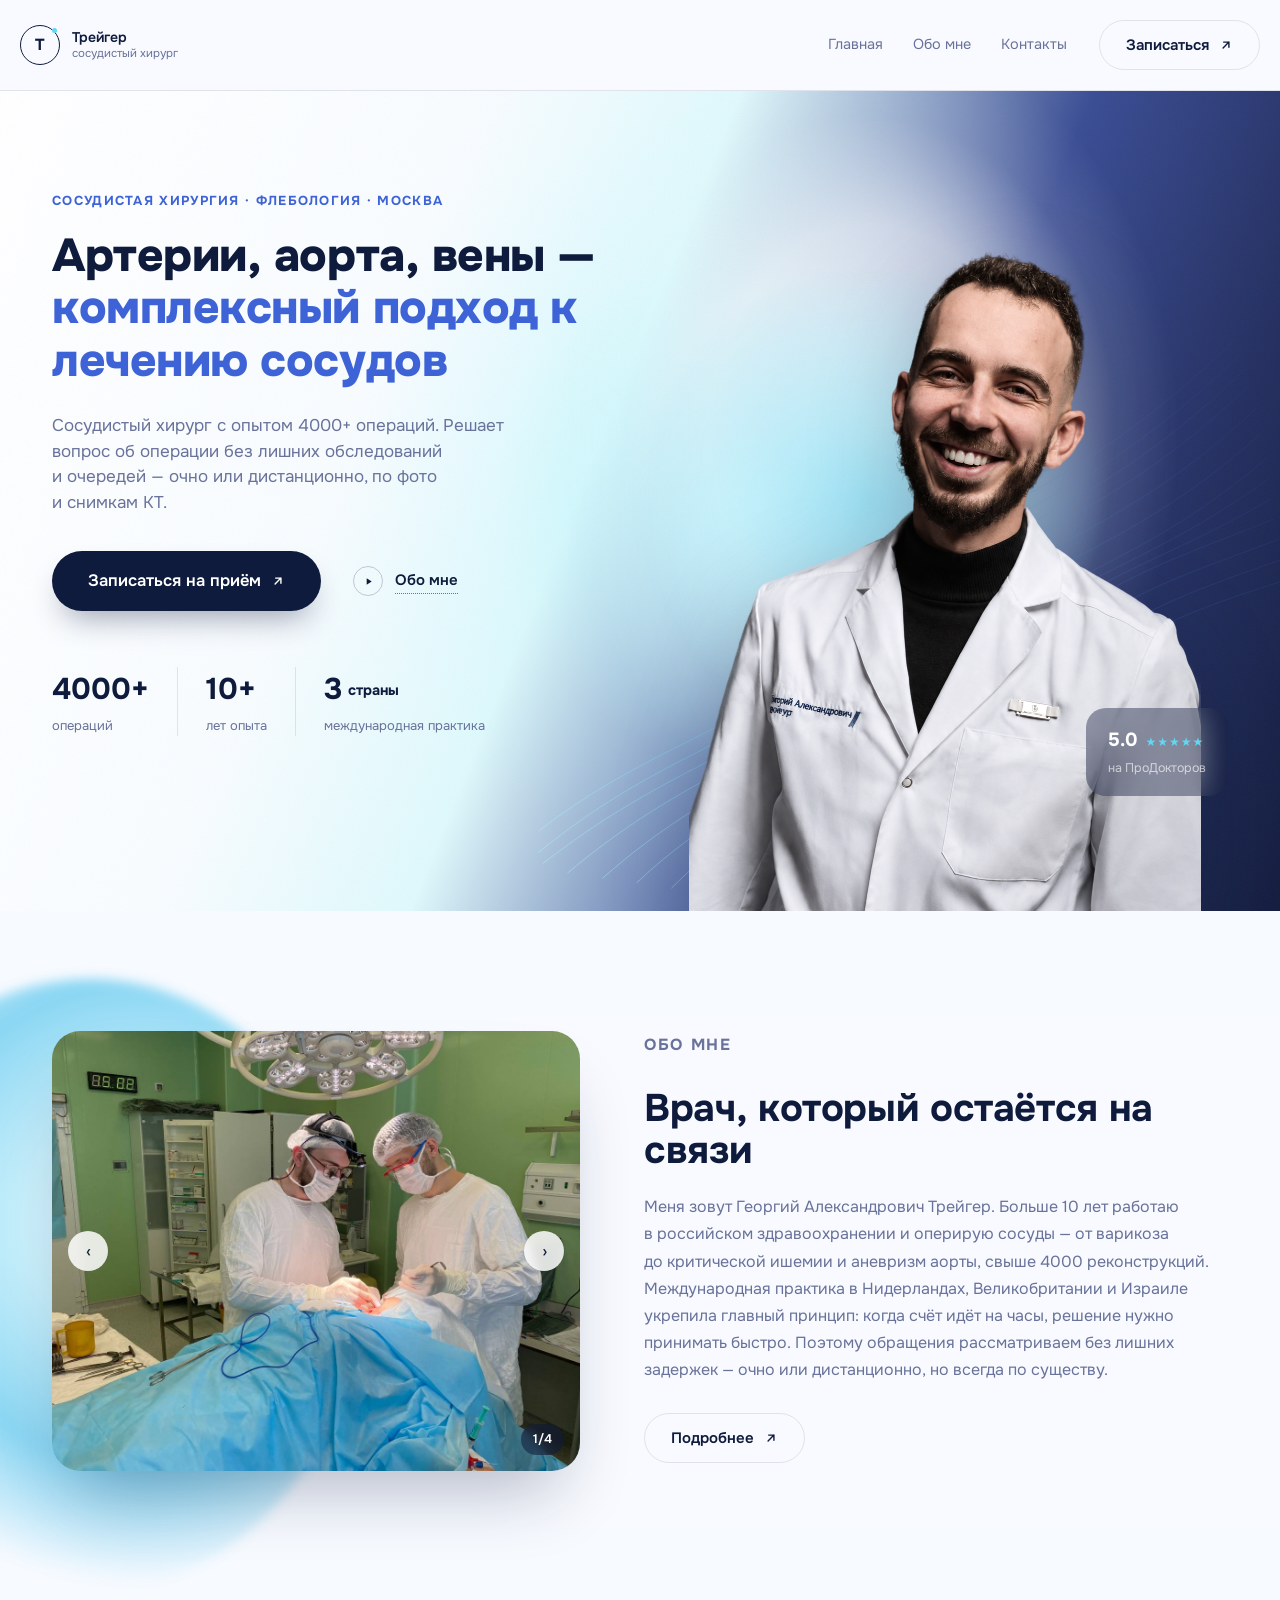
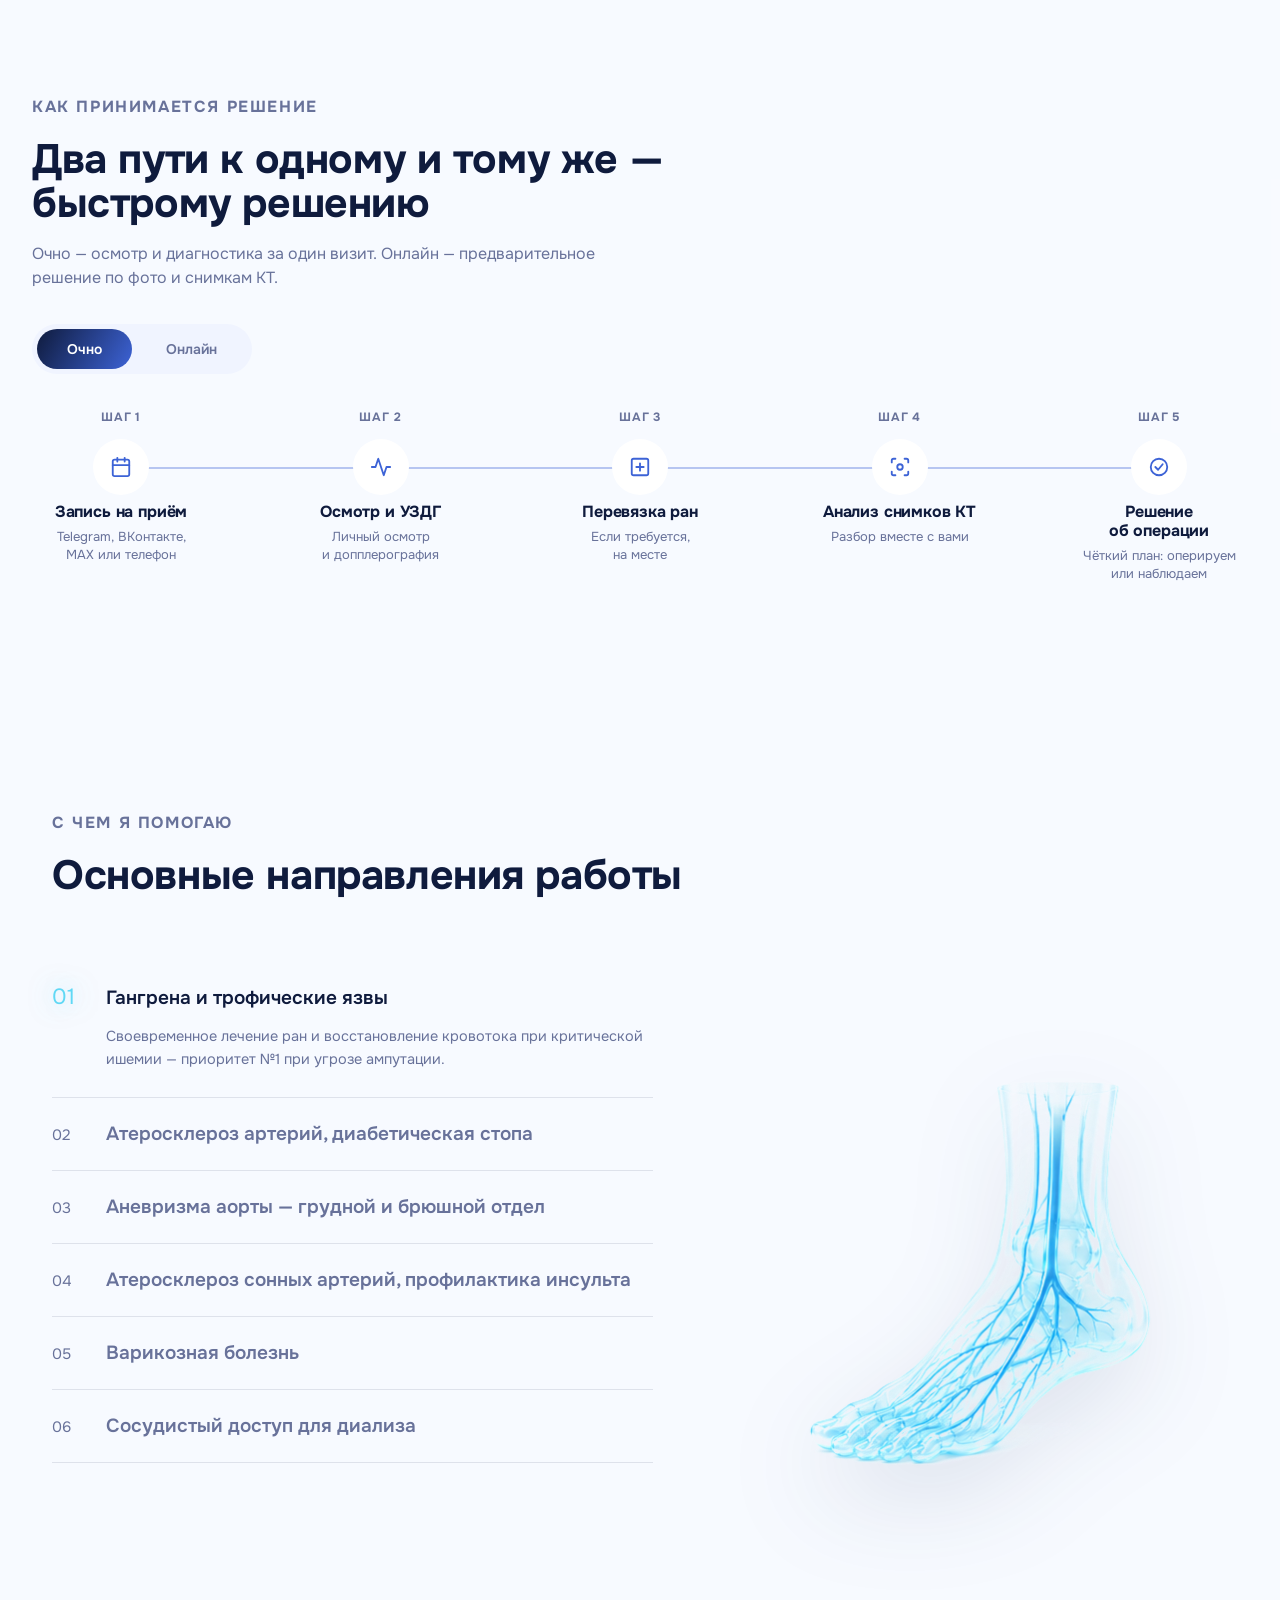
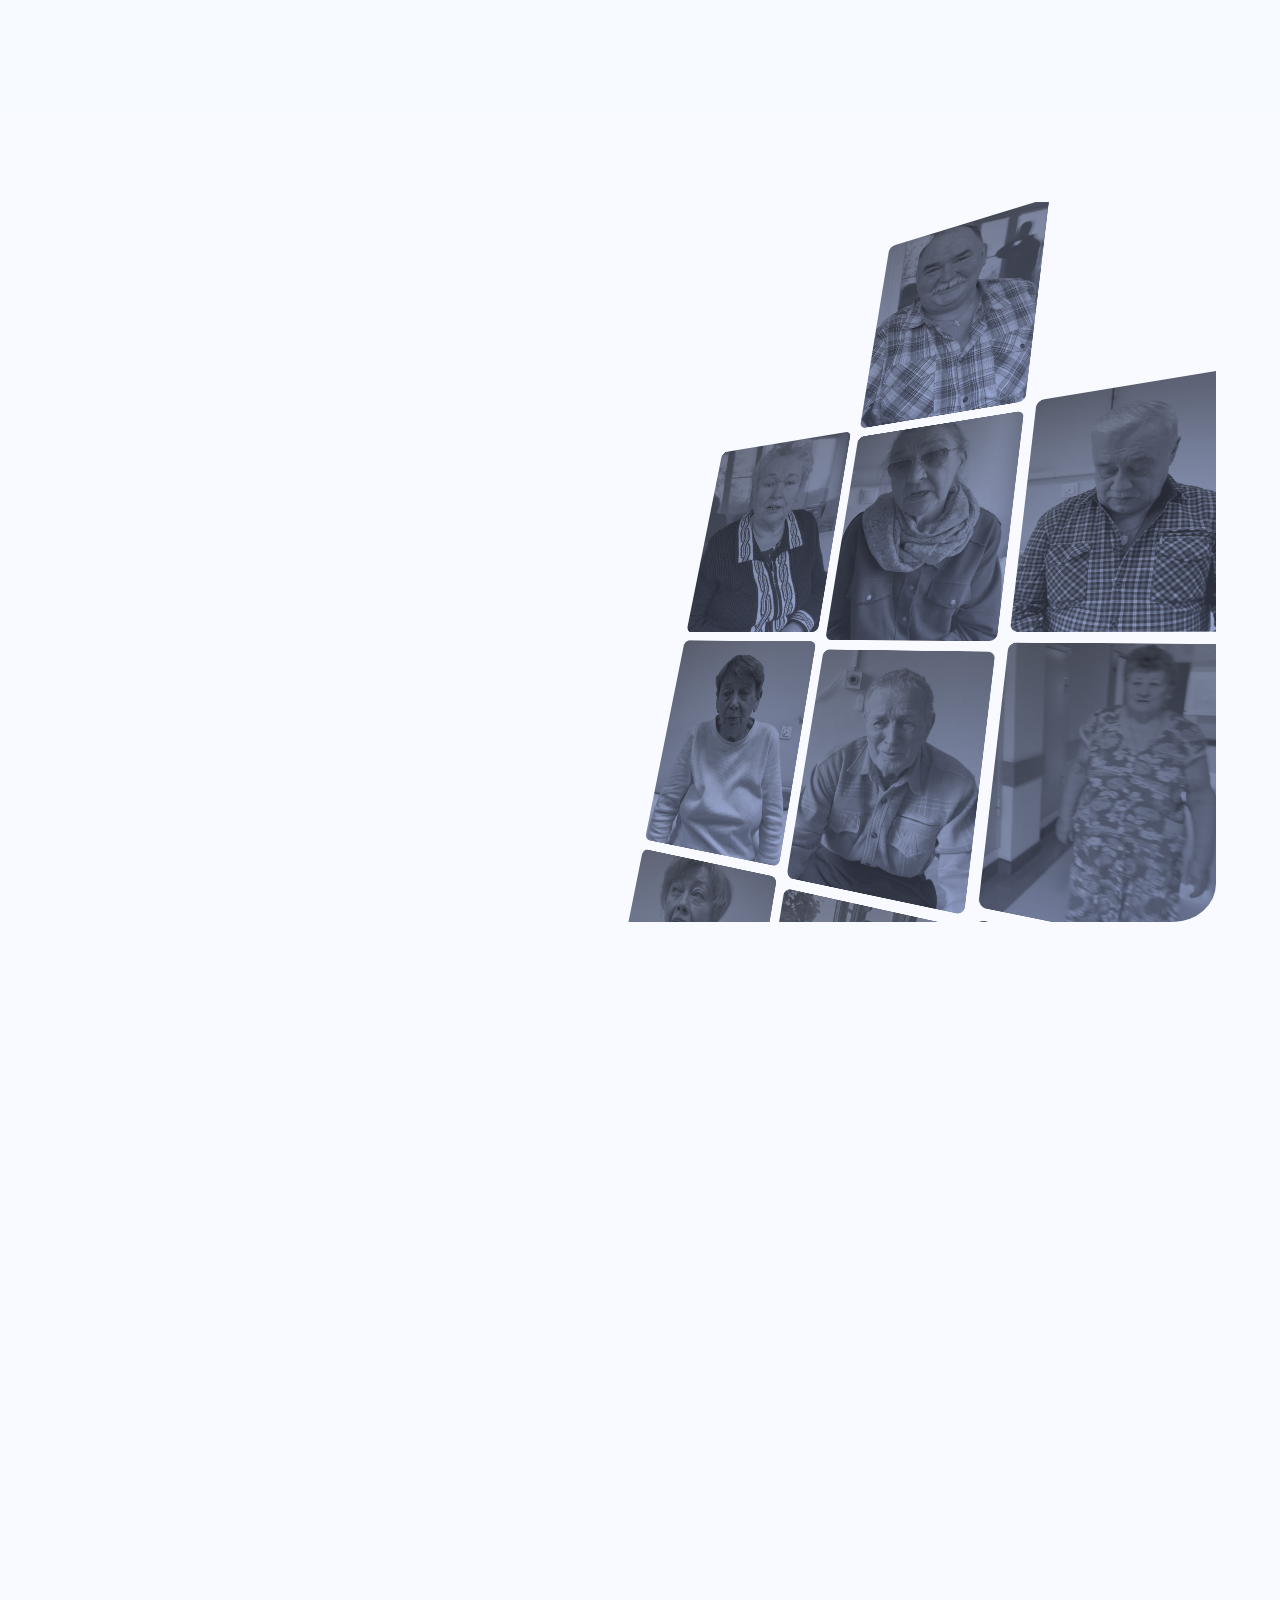
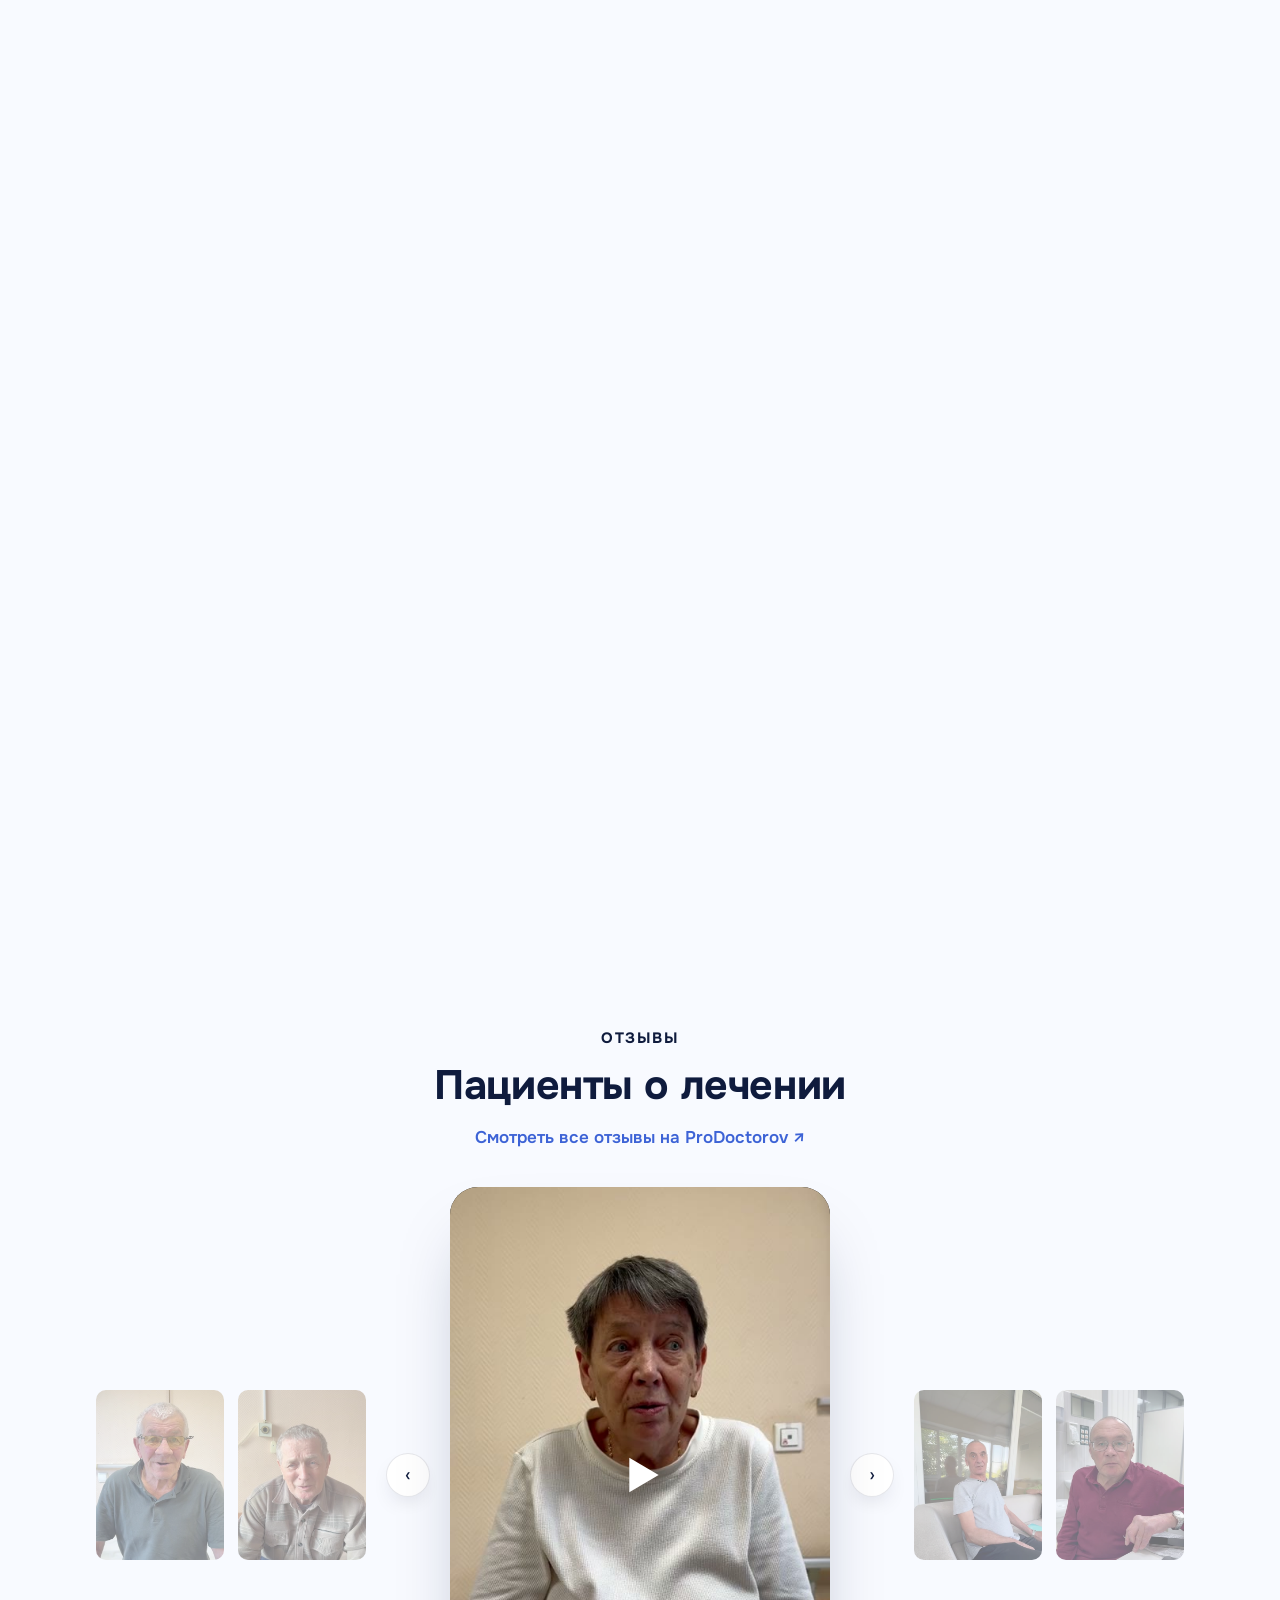
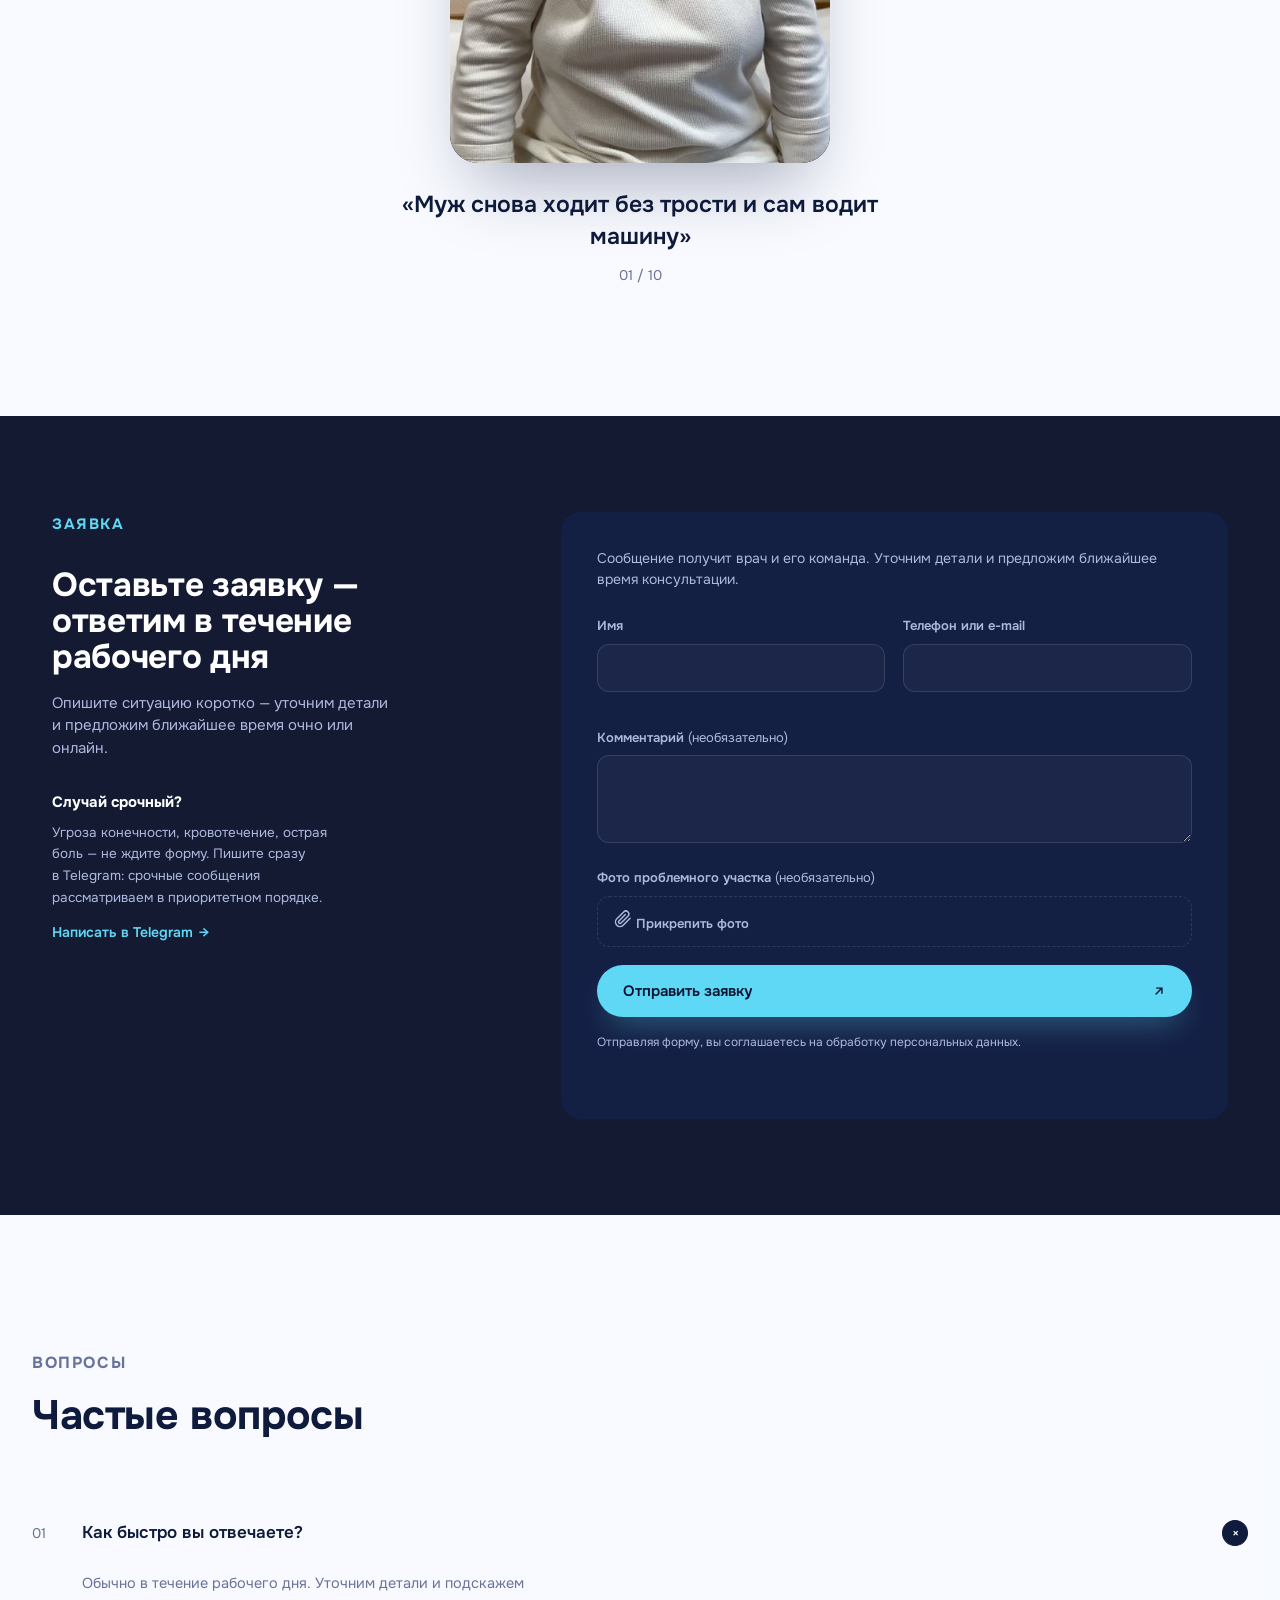
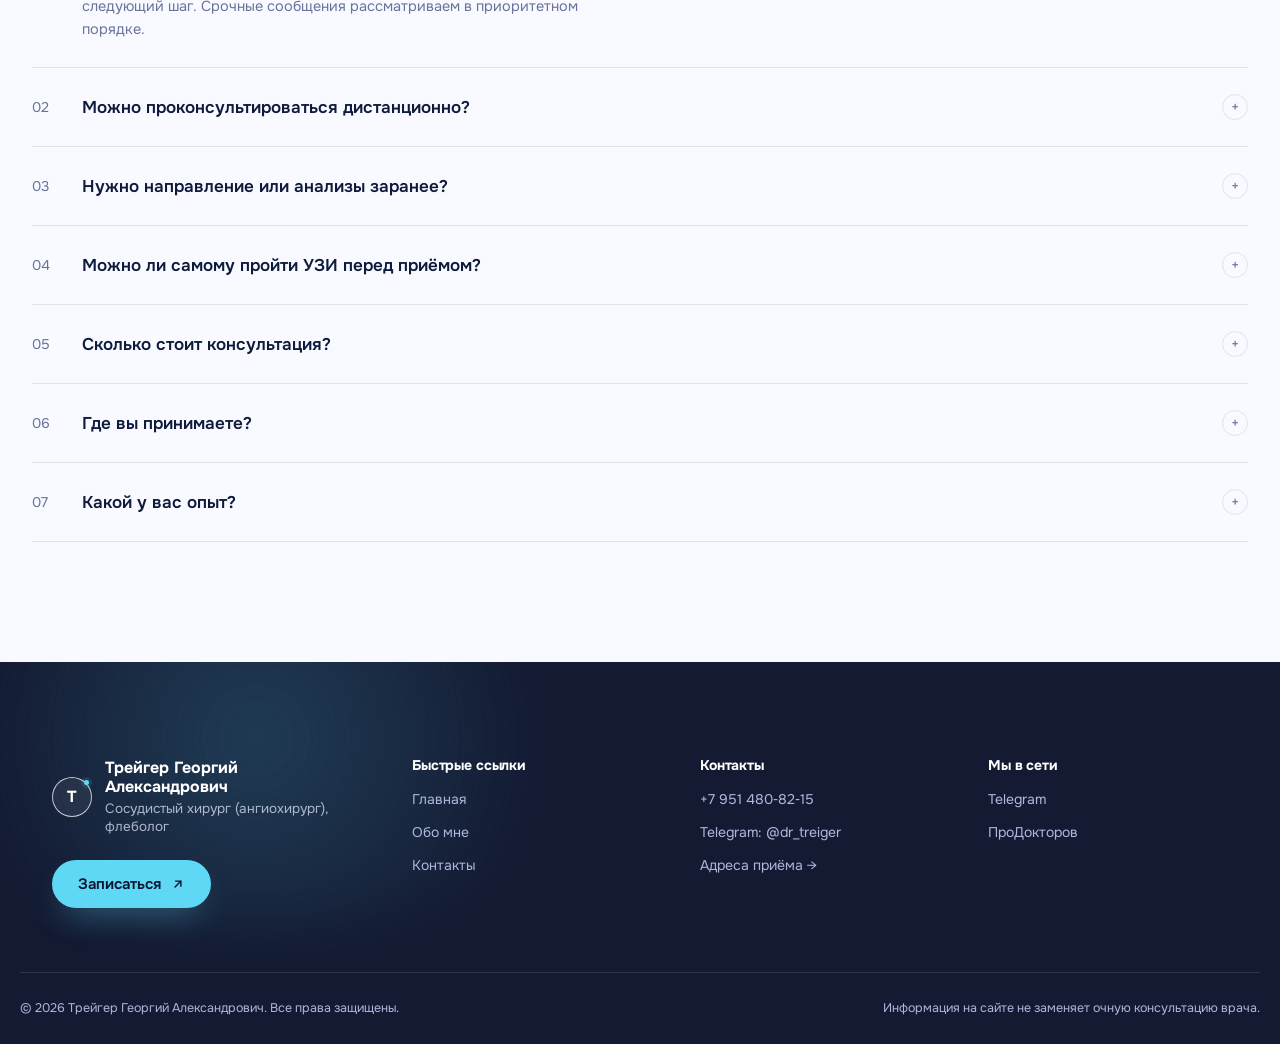
==== index.html @ 2cefcb78 "Smooth mobile proof and refine spacing" ====
<!DOCTYPE html>
<html lang="ru">
<head>
<meta charset="UTF-8">
<meta name="viewport" content="width=device-width, initial-scale=1.0">
<title>Трейгер Георгий Александрович — сосудистый хирург, флебология</title>
<meta name="description" content="Сосудистый хирург (ангиохирург) и флеболог в Москве. 10+ лет практики, 4000+ операций. Приём очно и дистанционно, без лишних обследований и очередей.">
<link rel="preconnect" href="https://fonts.googleapis.com">
<link rel="preconnect" href="https://fonts.gstatic.com" crossorigin>
<link href="https://fonts.googleapis.com/css2?family=Onest:wght@400;500;600;700;800;900&display=swap" rel="stylesheet">
<style>
:root{
  --bg:#F8FAFF;
  --navy:#0F1B3D;
  --navy-deep:#0A1330;
  --blue:#3D63D6;
  --cyan:#5FD8F5;
  --cyan-soft:#BFEFFB;
  --ink:#0F1B3D;
  --ink-muted:#68729A;
  --ink-faint:var(--ink-muted); /* was #98A1C2 — ~2.45:1 against --bg, well under WCAG AA's
    4.5:1 for normal text, and used on real labels (step labels, service index, form-optional,
    faq index, footer). Aliased to --ink-muted (same fix already applied in css/styles.css). */
  --line:rgba(15,27,61,0.10);
  --panel:#FFFFFF;
  --panel-tint:#F0F4FF;
  --radius-lg:28px;
  --radius-md:20px;
  --radius-sm:12px;
  --container:1240px;
  --font-display:'Onest',system-ui,sans-serif;
  --font-body:'Onest',system-ui,sans-serif;
}
*{box-sizing:border-box;margin:0;padding:0;}
html{scroll-behavior:smooth;max-width:100%;}
html{width:100%;max-width:100%;overflow-x:clip;overscroll-behavior-x:none;}
body{width:100%;max-width:100%;font-family:var(--font-body);background:var(--bg);color:var(--ink);line-height:1.5;-webkit-font-smoothing:antialiased;overflow-x:clip;overscroll-behavior-x:none;}
img,video,iframe{max-width:100%;}
.wrap{max-width:var(--container);margin:0 auto;padding:0 32px;}
img{max-width:100%;display:block;}
a{color:inherit;text-decoration:none;}
ul{list-style:none;}
button{font-family:inherit;}
h1,h2,h3,h4{font-family:var(--font-display);letter-spacing:-0.01em;line-height:1.08;}
section{position:relative;padding:120px 0;overflow:hidden;}
.dark{background:rgba(10,17,42,0.96);color:#F5F8FF;}
.dark{--ink:#F5F8FF;--ink-muted:#AEB8DE;--ink-faint:var(--ink-muted);--panel:#16224A;--line:rgba(255,255,255,0.12);--panel-tint:#141F44;}
.skip-link{position:absolute;left:-999px;top:0;background:var(--navy);color:#fff;padding:12px 20px;z-index:999;border-radius:0 0 8px 0;}
.skip-link:focus{left:0;}
.eyebrow{display:inline-flex;align-items:center;font-size:13px;font-weight:700;letter-spacing:0.1em;text-transform:uppercase;color:var(--blue);margin-bottom:18px;}
.dark .eyebrow{color:var(--cyan);}
.section-head{max-width:640px;margin-bottom:56px;}
.section-head h2{font-size:clamp(1.9rem,3.2vw,2.7rem);font-weight:700;color:var(--ink);}
.section-head p{margin-top:16px;font-size:16px;color:var(--ink-muted);max-width:56ch;}

/* ---- reveal ---- */
.reveal{opacity:0;filter:blur(2px);transform:translateY(12px);transition:opacity .45s cubic-bezier(.16,1,.3,1),filter .45s cubic-bezier(.16,1,.3,1),transform .45s cubic-bezier(.16,1,.3,1);}
.reveal.is-visible{opacity:1;filter:blur(0);transform:translateY(0);}

/* Heading char-reveal overrides the block-level reveal above: the heading
   itself snaps to visible immediately, its per-character spans animate instead. */
.reveal.char-parent{opacity:1;filter:none;transform:none;}
.word{display:inline-block;}
.char{display:inline-block;opacity:0;filter:blur(3px) brightness(.72);transition:opacity .3s ease,filter .3s ease;white-space:pre;}
.char-parent.is-visible .char{opacity:1;filter:blur(0) brightness(1);}

/* Button label roll: on hover each character rolls up to a duplicate copy underneath */
.btn-label{display:inline-flex;height:1.2em;line-height:1.2;vertical-align:top;}
.btn-char{overflow:hidden;height:1.2em;display:inline-block;}
.btn-char-inner{display:flex;flex-direction:column;transition:transform .5s cubic-bezier(.65,0,.35,1);}
.btn-char-line{height:1.2em;line-height:1.2;display:block;white-space:pre;}
.btn:hover .btn-char-inner{transform:translateY(-1.2em);}

/* ---- buttons ---- */
.btn{display:inline-flex;align-items:center;gap:10px;font-family:var(--font-body);font-weight:600;font-size:15px;padding:15px 26px;border-radius:999px;white-space:nowrap;border:none;cursor:pointer;transition:transform .25s cubic-bezier(.16,1,.3,1),background .25s ease,border-color .25s ease,box-shadow .25s ease;}
.btn-lg{padding:20px 36px;font-size:16.5px;}
.btn:hover{transform:translateY(-2px);}
.btn-outline{background:transparent;border:1.5px solid var(--line);color:var(--ink);}
.btn-outline:hover{border-color:var(--cyan);color:var(--navy);}
.dark .btn-outline{border-color:rgba(255,255,255,0.28);color:#fff;}
.dark .btn-outline:hover{border-color:var(--cyan);color:var(--cyan);}
.btn-solid{background:var(--navy);color:#fff;box-shadow:0 16px 32px -12px rgba(15,27,61,0.45);}
.btn-solid:hover{background:#182A5C;}
.dark .btn-solid{background:var(--cyan);color:var(--navy-deep);box-shadow:0 16px 32px -12px rgba(95,216,245,0.4);}
.dark .btn-solid:hover{background:#7FE3F8;}
.btn-arrow{display:inline-flex;align-items:center;justify-content:center;transition:transform .25s cubic-bezier(.16,1,.3,1);}
.btn:hover .btn-arrow{transform:translate(3px,-3px);}
.btn-play{display:inline-flex;align-items:center;gap:12px;font-weight:600;font-size:15px;color:var(--navy);}
.btn-play-icon{width:30px;height:30px;border-radius:50%;border:1.5px solid rgba(15,27,61,.22);color:var(--navy);display:flex;align-items:center;justify-content:center;transition:background .25s ease,color .25s ease,border-color .25s ease,transform .25s ease;flex-shrink:0;}
.btn-play-icon svg{width:11px;height:11px;}
.btn-play:hover .btn-play-icon{background:var(--navy);border-color:var(--navy);color:#fff;transform:scale(1.06);}
.btn-play-label{border-bottom:1px dotted var(--ink-muted);padding-bottom:2px;}

/* ---- header ---- */
.site-header{position:sticky;top:0;z-index:100;background:rgba(248,250,255,0.72);backdrop-filter:blur(16px);border-bottom:1px solid var(--line);}
.header-row{display:flex;align-items:center;gap:32px;padding:20px 0;}
.brand{display:flex;align-items:center;gap:12px;margin-right:auto;}
.brand-mark{position:relative;width:40px;height:40px;border-radius:50%;border:1.5px solid var(--navy);display:flex;align-items:center;justify-content:center;font-family:var(--font-display);font-weight:700;font-size:16px;color:var(--navy);}
.brand-mark::after{content:'';position:absolute;top:2px;right:2px;width:5px;height:5px;border-radius:50%;background:var(--cyan);}
.brand-text{font-size:14px;font-weight:600;line-height:1.3;}
.brand-text small{display:block;font-weight:400;color:var(--ink-muted);font-size:11.5px;}
.main-nav{display:flex;gap:30px;font-size:14.5px;color:var(--ink-muted);}
.main-nav a:hover{color:var(--ink);}
.nav-mobile-meta{display:none;}
.nav-toggle{display:none;width:42px;height:42px;flex:none;border:1px solid var(--line);border-radius:50%;background:rgba(255,255,255,.7);align-items:center;justify-content:center;flex-direction:column;gap:4px;color:var(--navy);cursor:pointer;}
.nav-toggle span{width:16px;height:1.5px;border-radius:2px;background:currentColor;transition:transform .2s ease,opacity .2s ease;}
.nav-toggle[aria-expanded="true"] span:nth-child(1){transform:translateY(5.5px) rotate(45deg);}
.nav-toggle[aria-expanded="true"] span:nth-child(2){opacity:0;}
.nav-toggle[aria-expanded="true"] span:nth-child(3){transform:translateY(-5.5px) rotate(-45deg);}

/* ---- hero ---- */
.hero{
  padding:100px 0 0;
  position:relative;
  overflow:hidden;
  background:
    radial-gradient(ellipse 48% 80% at 58% 50%, rgba(189,246,253,0.95) 0%, rgba(189,246,253,0.5) 22%, rgba(189,246,253,0.12) 40%, transparent 60%),
    linear-gradient(112deg, #ffffff 0%, #f8fcff 30%, #dff9fc 46%, #3a4d94 68%, #253163 84%, #141d3f 100%);
}
.hero-arc{
  position:absolute;
  width:52vw;height:96vh;
  right:6vw;top:-10vh;
  border-radius:50%;
  background:radial-gradient(ellipse at center, rgba(255,255,255,0.92) 0%, rgba(255,255,255,0.6) 34%, rgba(255,255,255,0.12) 52%, transparent 66%);
  filter:blur(1px);
  z-index:0;
  pointer-events:none;
  animation:breathe 7s ease-in-out infinite alternate;
}
.hero-glow-core{
  position:absolute;
  width:36vw;height:36vw;
  right:14vw;top:22%;
  border-radius:50%;
  background:radial-gradient(circle at center, rgba(95,216,245,0.55) 0%, rgba(95,216,245,0.22) 45%, transparent 74%);
  filter:blur(6px);
  z-index:0;
  pointer-events:none;
  animation:breathe 7s ease-in-out infinite alternate;
  animation-delay:.6s;
}
@keyframes breathe{from{transform:scale(0.96);opacity:0.65;}to{transform:scale(1.04);opacity:0.9;}}
.hero-orb-lines{position:absolute;right:0;bottom:0;width:58%;height:78%;z-index:1;fill:none;stroke:url(#heroLineGrad);stroke-width:0.7;stroke-linecap:round;pointer-events:none;}
.hero-orb-lines path{stroke-dasharray:1500;stroke-dashoffset:1500;}

.hero-noise{position:absolute;inset:0;z-index:1;opacity:0.035;pointer-events:none;
  background-image:url("data:image/svg+xml,%3Csvg xmlns='http://www.w3.org/2000/svg' width='120' height='120'%3E%3Cfilter id='n'%3E%3CfeTurbulence type='fractalNoise' baseFrequency='0.9' numOctaves='2' stitchTiles='stitch'/%3E%3C/filter%3E%3Crect width='100%25' height='100%25' filter='url(%23n)'/%3E%3C/svg%3E");
}
.hero-grid{position:relative;z-index:2;display:grid;grid-template-columns:1.02fr 0.98fr;grid-template-rows:720px;gap:20px;align-items:stretch;height:720px;}
.hero-copy{padding-bottom:100px;display:flex;flex-direction:column;justify-content:flex-start;align-items:flex-start;}
/* Headline is now his own chosen sentence-length slogan: "Артерии,
   аорта, вены — комплексный подход к лечению сосудов", not three short
   punchy words — so the size drops from the old 4.5rem cap (which was
   tuned for single words) to keep a long phrase from wrapping into a wall
   of text, and the per-word dot bullets are dropped since they read as
   decoration on a real sentence rather than a mark after a short word. */
.hero-h1{font-weight:800;font-size:clamp(1.9rem,3.6vw,3.2rem);line-height:1.15;margin-bottom:26px;}
/* .line used to be display:flex to hold one short word + its dot side by
   side. Now each .line is a real multi-word phrase, so it needs normal
   block wrapping instead — flex here was forcing the per-word/per-char
   reveal spans (added by wrapCharsIn in the script below) onto one
   unbreakable row and letting the browser's flex line-breaking scramble
   word fragments across lines. */
.hero-h1 .line{display:block;}
.hero-mobile-line{display:inline;}
.hero-h1 .c-navy{color:var(--navy);}
.hero-h1 .c-blue{color:var(--blue);}
.hero-h1 .dot{width:0.16em;height:0.16em;min-width:10px;min-height:10px;border-radius:50%;transform:translateY(-0.55em);}
.hero-h1 .dot-cyan{background:var(--cyan);}
.hero-h1 .dot-blue{background:var(--blue);}
.hero-sub{font-size:17px;color:var(--ink-muted);max-width:42ch;margin-bottom:36px;}
.hero-cta-row{display:flex;align-items:center;gap:32px;margin-bottom:56px;flex-wrap:wrap;}
.hero-stats{display:flex;align-items:center;gap:0;}
.hero-stat{padding:0 28px;}
.hero-stat:first-child{padding-left:0;}
.hero-stat + .hero-stat{border-left:1px solid var(--line);}
.hero-stat strong{display:flex;align-items:center;gap:6px;font-family:var(--font-display);font-size:30px;font-weight:700;color:var(--navy);}
.hero-stat-unit{font-size:.48em;font-weight:700;line-height:1;}
.hero-stat strong svg{width:20px;height:20px;color:var(--blue);}
.hero-stat span{display:block;font-size:13px;color:var(--ink-muted);margin-top:4px;white-space:nowrap;}

.hero-portrait{position:relative;z-index:2;display:flex;align-items:flex-start;justify-content:center;height:100%;}
.hero-portrait img{height:120%;max-height:none;width:auto;max-width:none;flex-shrink:0;filter:drop-shadow(0 30px 50px rgba(10,19,48,0.35));position:relative;z-index:2;
  transform:translate3d(var(--mouse-x,0px),var(--mouse-y,0px),0);transition:transform .3s ease-out;}
/* Trimmed the "35 отзывов" count out (lives only on the reviews section
   below now) but kept the source attribution — "5.0" alone reads as an
   unsourced claim, "на ПроДокторов" is what makes it a real, checkable
   number. */
.hero-rating-badge{position:absolute;right:0;bottom:16%;z-index:3;background:rgba(15,27,61,0.4);backdrop-filter:blur(18px);-webkit-backdrop-filter:blur(18px);border-radius:20px;padding:18px 22px;}
.hero-rating-badge-top{display:flex;align-items:baseline;gap:8px;margin-bottom:6px;}
.hero-rating-badge strong{font-family:var(--font-body);font-weight:700;font-size:19px;color:#fff;}
.hero-rating-badge .stars{color:var(--cyan);font-size:12px;letter-spacing:1px;}
.hero-rating-badge span{display:block;font-size:12.5px;line-height:1.4;color:rgba(255,255,255,0.65);}

/* ---- about ---- */
.about{background:rgba(248,250,255,0.8);}
.about-orb{position:absolute;left:-14%;top:10%;width:42%;height:90%;border-radius:50%;background:radial-gradient(circle at 60% 40%,#eefbff 0%,#bdeefc 25%,#6fcdf0 50%,transparent 74%);filter:blur(6px);z-index:0;opacity:0.8;}
.about-grid{position:relative;z-index:1;display:grid;grid-template-columns:0.95fr 1.05fr;gap:64px;align-items:stretch;}
.about-copy{display:flex;flex-direction:column;justify-content:flex-start;align-items:flex-start;} /* was center: with the photo stretched to full row height, centering the (shorter) text block left its top sitting below the photo's top edge — top-align both instead */
.about-frame{position:relative;border-radius:var(--radius-lg);overflow:hidden;min-height:420px;aspect-ratio:6/5;box-shadow:0 40px 70px -24px rgba(15,27,61,0.3);} /* fixed ratio so the box size is independent of whichever carousel slide is showing — without it, height:100% on the track/slides fell back to the first slide's own intrinsic aspect ratio, and the portrait-oriented doctor-portrait.png blew the frame (and the whole row, via grid stretch) up to ~990px tall */
.about-frame img{width:100%;height:100%;object-fit:cover;}
.about-frame-ring{position:absolute;inset:-14px;border-radius:calc(var(--radius-lg) + 14px);border:1.5px solid var(--cyan-soft);z-index:-1;}
.about-copy h2{font-size:clamp(1.9rem,3vw,2.6rem);margin-bottom:22px;color:var(--navy);}
.about-copy p{color:var(--ink-muted);font-size:16px;line-height:1.7;margin-bottom:30px;max-width:52ch;}
.about-photo-track{display:flex;height:100%;transition:transform .5s cubic-bezier(.65,0,.35,1);}
.about-photo-slide{flex:0 0 100%;height:100%;}
.about-photo-slide img{width:100%;height:100%;object-fit:cover;display:block;}
.about-photo-arrow{position:absolute;top:50%;transform:translateY(-50%);width:40px;height:40px;border-radius:50%;border:none;background:rgba(255,255,255,0.85);backdrop-filter:blur(4px);color:var(--navy);font-size:18px;line-height:1;display:flex;align-items:center;justify-content:center;cursor:pointer;z-index:3;transition:background .2s ease;}
.about-photo-arrow:hover{background:#fff;}
.about-photo-prev{left:16px;}
.about-photo-next{right:16px;}
.about-photo-counter{position:absolute;right:16px;bottom:16px;z-index:3;background:rgba(15,27,61,0.55);backdrop-filter:blur(6px);color:#fff;font-size:12.5px;font-weight:600;padding:6px 12px;border-radius:999px;}

/* ---- roadmap ---- */
.roadmap-sec{padding:88px 0 92px;background:rgba(248,250,255,0.8);}
.roadmap-sec .wrap{max-width:1440px;}
.roadmap-sec .section-head{margin-bottom:34px;}
.path-switcher{position:relative;display:inline-flex;gap:4px;background:var(--panel-tint);border-radius:999px;padding:5px;margin-bottom:34px;}
.path-switcher-btn{position:relative;z-index:2;border:none;background:transparent;padding:11px 30px;border-radius:999px;font-family:var(--font-display);font-weight:600;font-size:14px;color:var(--ink-muted);cursor:pointer;transition:color .3s ease;}
.path-switcher-btn.is-active{color:#fff;}
.path-switcher-thumb{position:absolute;top:5px;left:5px;height:calc(100% - 10px);width:100px;border-radius:999px;background:linear-gradient(120deg,var(--navy),var(--blue));transition:transform .4s cubic-bezier(.65,0,.35,1),width .4s cubic-bezier(.65,0,.35,1);z-index:1;}
.roadmap-track{position:relative;width:min(100% - 64px,1376px);margin:0 auto;}
.roadmap-steps{position:relative;display:flex;flex-direction:row;align-items:flex-start;justify-content:space-between;gap:20px;z-index:1;}
.roadmap-view[data-roadmap-view="1"] .roadmap-steps{max-width:860px;margin:0 auto;}
.roadmap-view[hidden]{display:none;}
.roadmap-line{position:absolute;height:2px;background:var(--blue);opacity:0.35;z-index:0;}
.rstep{position:relative;display:flex;flex-direction:column;align-items:center;text-align:center;gap:7px;flex:0 1 178px;min-width:0;}
.rstep-dot{width:56px;height:56px;border:0;border-radius:50%;background:#fff;display:flex;align-items:center;justify-content:center;color:var(--blue);box-shadow:none;flex-shrink:0;}
.rstep-dot svg{width:22px;height:22px;}
.rstep-dot{margin-top:6px;}
.rstep-body{display:contents;}
.rstep-label{order:-1;font-size:12px;font-weight:700;letter-spacing:0.08em;text-transform:uppercase;color:var(--ink-faint);}
.rstep-body h3{font-size:16px;line-height:1.2;font-weight:700;color:var(--navy);margin:0;max-width:170px;}
.rstep-body p{font-size:13px;color:var(--ink-muted);line-height:1.38;max-width:156px;}

/* ---- services ---- */
.services-sec{background:rgba(248,250,255,0.8);}
.services-grid{display:grid;grid-template-columns:1fr 0.85fr;gap:64px;align-items:start;}
.svc-list li{border-bottom:1px solid var(--line);}
.svc-trigger{display:flex;align-items:baseline;gap:22px;width:100%;padding:24px 0;background:none;border:none;cursor:pointer;text-align:left;transition:padding .3s ease;}
.svc-index{font-family:var(--font-display);font-size:15px;color:var(--ink-faint);flex:none;width:32px;transition:color .3s ease,font-size .3s ease;}
.svc-title{font-family:var(--font-display);font-size:19px;font-weight:600;color:var(--ink-faint);transition:color .3s ease;}
li.is-active .svc-trigger{padding:30px 0 14px;}
li.is-active .svc-index{color:var(--cyan);font-size:22px;text-shadow:0 0 24px rgba(95,216,245,0.5);}
li.is-active .svc-title{color:var(--navy);}
.svc-content{display:grid;grid-template-rows:0fr;transition:grid-template-rows .35s ease;}
li.is-active .svc-content{grid-template-rows:1fr;}
.svc-content-inner{overflow:hidden;}
.svc-content-inner p{padding:0 0 26px 54px;color:var(--ink-muted);font-size:14.5px;line-height:1.6;max-width:60ch;}
.svc-display{position:relative;aspect-ratio:4/5;display:flex;align-items:center;justify-content:center;}
.svc-display img{width:100%;height:100%;object-fit:contain;opacity:0;filter:drop-shadow(0 30px 50px rgba(20,40,90,0.14));transition:opacity .5s ease;}
.svc-display img.is-loaded{opacity:1;}

/* ---- proof: scroll-driven 3D parallax reveal (ported from the other variant) ---- */
/* overflow:visible overrides the generic section{overflow:hidden} rule above —
   position:sticky can't pin .proof-sticky to the viewport while any ancestor
   clips overflow, which was silently breaking the whole scroll-driven reveal
   (cards + odometer counter rendered, just never where the page put them). */
.proof{padding:0 0 64px;overflow:visible;}
.proof-track{position:relative;height:260vh;}
.proof-sticky{position:sticky;top:0;height:100vh;width:100%;overflow:hidden;display:flex;align-items:center;justify-content:center;background:var(--bg);}
.proof-frame{position:relative;width:100vw;height:100vh;max-width:1600px;border-radius:48px;overflow:hidden;background:var(--bg);will-change:transform,border-radius;box-sizing:border-box;}
.proof-grid{position:absolute;inset:-14% -6%;display:flex;gap:20px;justify-content:center;transform-style:preserve-3d;will-change:transform;}
.proof-col{flex:1;display:flex;flex-direction:column;gap:20px;will-change:transform;}
.proof-card{position:relative;width:100%;aspect-ratio:3/4;border-radius:14px;overflow:hidden;background:#E4EAF5;flex-shrink:0;}
.proof-card img{width:100%;height:100%;object-fit:cover;opacity:0.72;filter:grayscale(1) brightness(0.95);}
.proof-card::after{content:'';position:absolute;inset:0;background:linear-gradient(160deg,rgba(15,27,61,0.55),rgba(61,99,214,0.4));mix-blend-mode:multiply;}
.proof-payoff{position:absolute;inset:0;display:flex;flex-direction:column;align-items:center;justify-content:center;text-align:center;opacity:0;z-index:3;pointer-events:none;}
.proof-payoff-panel{background:rgba(6,10,24,0.55);backdrop-filter:blur(6px);border-radius:var(--radius-lg);padding:36px 56px;}
.proof-payoff-panel .odometer{color:#fff;}
.proof-payoff .proof-payoff-panel .fan-caption{color:rgba(255,255,255,0.82);}
.odometer{display:inline-flex;align-items:flex-start;font-family:var(--font-display);font-size:clamp(4.5rem,13vw,10.5rem);font-weight:900;color:var(--ink);font-variant-numeric:tabular-nums;line-height:1;}
.odometer-digit{position:relative;height:1em;width:0.64em;overflow:hidden;}
.odometer-strip{display:flex;flex-direction:column;transition:transform 1.2s cubic-bezier(.22,1,.36,1);}
.odometer-strip span{height:1em;line-height:1;display:flex;align-items:center;justify-content:center;}
.odometer-plus{display:inline-block;margin-left:0.06em;}
.fan-caption{color:var(--ink-muted);margin-top:14px;font-size:22px;font-weight:600;}
.reasons-grid{display:none;grid-template-columns:repeat(4,1fr);gap:20px;margin-top:40px;} /* hidden per client request — cards were "Стаж/Выполнено/Публикации/Опыт" after the proof counter; remove display:none to bring back */
.reason-card{border-radius:var(--radius-md);padding:24px;background:var(--panel);border:1px solid var(--line);}
.reason-card-top{display:flex;align-items:center;gap:10px;margin-bottom:22px;}
.reason-icon{flex:none;width:32px;height:32px;border-radius:50%;background:rgba(61,99,214,0.12);color:var(--blue);display:flex;align-items:center;justify-content:center;}
.reason-icon svg{width:14px;height:14px;}
.reason-label{font-size:12.5px;font-weight:600;color:var(--ink-muted);}
.reason-number{font-family:var(--font-display);font-size:32px;font-weight:800;color:var(--ink);line-height:1.15;}
.reason-caption{font-size:13px;color:var(--ink-muted);margin-top:4px;}

/* ---- static proof ---- */
.proof-static{padding:96px 0;background:var(--navy);}
.proof-static-grid{display:grid;grid-template-columns:minmax(0,.9fr) minmax(420px,1.1fr);gap:72px;align-items:stretch;}
.proof-static-copy{display:flex;flex-direction:column;align-items:flex-start;}
.proof-static-number{font-family:var(--font-display);font-size:clamp(6rem,12vw,10rem);font-weight:800;line-height:.82;letter-spacing:-.07em;color:#fff;margin:30px 0 18px;}
.proof-static-number span{font-size:.44em;color:var(--cyan);vertical-align:top;margin-left:.08em;}
.proof-static-copy h2{font-size:clamp(1.8rem,3vw,2.8rem);color:#fff;max-width:12ch;margin:0 0 18px;}
.proof-static-lead{font-size:15px;line-height:1.6;color:rgba(255,255,255,.64);max-width:40ch;}
.proof-static-facts{display:grid;grid-template-columns:repeat(3,1fr);width:100%;margin-top:auto;padding-top:42px;border-top:1px solid rgba(255,255,255,.14);gap:20px;}
.proof-static-facts div{display:flex;flex-direction:column;gap:6px;}
.proof-static-facts strong{font-family:var(--font-display);font-size:28px;color:#fff;}
.proof-static-facts span{font-size:12.5px;line-height:1.35;color:rgba(255,255,255,.58);}
.proof-static-photos{display:grid;grid-template-columns:1fr 1fr;grid-template-rows:1fr 1fr;gap:10px;min-height:520px;}
.proof-static-photos img{width:100%;height:100%;object-fit:cover;filter:grayscale(1);opacity:.84;border-radius:var(--radius-sm);}

/* ---- reviews (light) ---- */
/* Top padding trimmed from the site's shared 130px section rhythm — asked
   for specifically in this block, so only here, not in booking-sec (which
   still uses the shared 130px both sides). Floor is the sticky header's own
   height (91px) plus real breathing room — anything tighter and the heading
   sits right under/behind the header at the scroll position where this
   section's top reaches the viewport top. */
.reviews-sec{padding:110px 0 130px;}
.reviews-sec .wrap{max-width:1440px;}
/* Light section now (was dark) — no background override, so it reads off
   the page's own --bg. Centered heading, a text-only "view all" link right
   under it, one large active video with prev/next arrows beside it, and —
   flanking that on both sides — exactly as many peeking neighbor thumbnails
   as the row needs to reach the wrap's own edges (3 per side; the maths:
   380 video + 2×44 arrows + 2×(3×128 peeks + 2×14 internal gaps) + 4×20
   outer gaps ≈ 1372px, matching the wrap's 1376px content width at desktop
   widths), so the block fills the site's grid instead of floating as a
   narrow column. Clicking a peek jumps straight to that patient; the arrows
   still step one at a time. Below ~1400px the outer (3rd) peek drops so the
   row keeps fitting; below 900px peeks drop entirely, leaving the original
   video+arrows carousel. */
.reviews-carousel-head{margin-bottom:36px;text-align:center;}
.reviews-carousel-head h2{font-size:clamp(1.9rem,3.2vw,2.7rem);font-weight:700;color:var(--ink);}
/* Bumped up from the site's standard 13px/blue eyebrow — same size text got
   lost under this block's much larger heading/video, so only here it's
   bigger and darker (navy, matching the heading) instead of the shared
   accent blue. Every other section's eyebrow is untouched. */
.reviews-carousel-head .eyebrow{margin-bottom:14px;font-size:15px;color:var(--navy);}
.reviews-carousel-head .reviews-view-all{margin-top:18px;font-size:17px;}
.reviews-carousel{display:flex;align-items:center;justify-content:center;gap:20px;}
.reviews-carousel-video{position:relative;width:380px;flex:none;border-radius:var(--radius-lg);overflow:hidden;background:#000;box-shadow:0 40px 70px -24px rgba(15,27,61,0.35);}
/* Capped by viewport height (not just a flat px max) so the video, caption
   and counter together still fit a normal laptop screen without the video
   alone eating the whole viewport — on a short window it shrinks; on a tall
   monitor it still reaches the original 620px. */
.reviews-carousel-video video{width:100%;aspect-ratio:9/16;max-height:min(620px,64vh);object-fit:cover;display:block;}
/* Big white triangle "play" mark over the poster — no plate behind it, just
   the glyph with a drop shadow for legibility on any photo. The native
   <video controls> bar is suppressed (no controls attribute) until this is
   pressed, so nothing player-shaped shows before that; once pressed it's
   the only player UI from then on. */
.reviews-play-btn{position:absolute;inset:0;margin:auto;width:64px;height:64px;border:none;background:none;padding:0;color:#fff;display:flex;align-items:center;justify-content:center;cursor:pointer;filter:drop-shadow(0 6px 18px rgba(0,0,0,0.5));transition:transform .2s ease;z-index:2;}
.reviews-play-btn svg{width:100%;height:100%;}
.reviews-play-btn:hover{transform:scale(1.08);}
.reviews-carousel-video.is-playing .reviews-play-btn{display:none;}
.reviews-carousel-arrow{flex:none;width:44px;height:44px;border-radius:50%;border:1px solid var(--line);background:#fff;color:var(--navy);font-size:20px;line-height:1;display:flex;align-items:center;justify-content:center;cursor:pointer;box-shadow:0 10px 24px -12px rgba(15,27,61,0.3);transition:background .2s ease,transform .2s ease;}
.reviews-carousel-arrow:hover{background:var(--bg);transform:scale(1.08);}
.reviews-peek-group{display:flex;align-items:center;gap:14px;flex:none;}
.reviews-peek{flex:none;width:128px;aspect-ratio:3/4;border:none;background:none;padding:0;cursor:pointer;border-radius:10px;overflow:hidden;opacity:.55;transition:opacity .2s ease;}
.reviews-peek img{width:100%;height:100%;object-fit:cover;object-position:center 15%;display:block;}
.reviews-peek:hover{opacity:.85;}
.reviews-carousel-caption{margin:26px auto 0;max-width:520px;text-align:center;font-family:var(--font-display);font-size:clamp(1.2rem,1.8vw,1.5rem);font-weight:600;color:var(--ink);line-height:1.4;}
.reviews-carousel-count{margin-top:12px;text-align:center;font-size:14px;color:var(--ink-muted);}
.reviews-view-all{display:inline-flex;align-items:center;gap:6px;font-family:var(--font-display);font-size:15px;font-weight:600;color:var(--blue);border:none;background:none;transition:color .2s ease;}
.reviews-view-all:hover{color:var(--navy);}
@media (max-width:1400px){.reviews-peek-outer{display:none;}}
@media (max-width:900px){.reviews-peek-group{display:none;}}
@media (max-width:640px){.reviews-carousel{gap:10px;min-width:0;overflow:hidden;}.reviews-carousel-video{width:min(calc(100% - 88px),300px);}.reviews-carousel-arrow{width:34px;height:34px;font-size:17px;}}

/* ---- booking (dark) ---- */
.booking-sec{padding:96px 0;}
.booking-grid{display:grid;grid-template-columns:0.8fr 1.2fr;gap:64px;align-items:start;}
.booking-info h2{color:#fff;font-size:clamp(1.8rem,2.6vw,2.3rem);margin-bottom:16px;}
.booking-info>p{color:var(--ink-muted);font-size:15px;max-width:34ch;margin-bottom:32px;}
.booking-urgent strong{display:block;font-family:var(--font-display);font-size:15px;color:#fff;margin-bottom:8px;}
.booking-urgent p{font-size:13.5px;line-height:1.6;color:var(--ink-muted);margin-bottom:12px;max-width:34ch;}
.booking-urgent-link{display:inline-flex;align-items:center;gap:6px;font-size:14px;font-weight:600;color:var(--cyan);}
.booking-urgent-link:hover{text-decoration:underline;}
.booking-panel{background:var(--panel-tint);border:0;border-radius:var(--radius-md);padding:36px;}
.form-hint{color:var(--ink-muted);font-size:14px;margin-bottom:26px;}
.form-row{display:grid;grid-template-columns:1fr 1fr;gap:18px;margin-bottom:18px;}
.form-group label{display:block;font-size:13px;font-weight:600;color:var(--ink-muted);margin-bottom:8px;}
.form-group input,.form-group textarea{width:100%;border:1px solid var(--line);background:rgba(255,255,255,0.03);border-radius:var(--radius-sm);padding:13px 16px;font-family:var(--font-body);font-size:15px;color:#fff;resize:vertical;transition:border-color .25s ease,box-shadow .25s ease;}
.form-group input:focus,.form-group textarea:focus{outline:none;border-color:var(--cyan);box-shadow:0 0 0 4px rgba(95,216,245,0.16);}
.form-group{margin-bottom:18px;}
.form-optional{font-weight:400;color:var(--ink-faint);}
.file-input-hidden{position:absolute;width:1px;height:1px;overflow:hidden;opacity:0;}
.file-attach{display:flex;align-items:center;gap:10px;width:100%;padding:13px 16px;border-radius:var(--radius-sm);border:1.5px dashed var(--line);color:var(--ink-faint);font-size:14px;cursor:pointer;transition:border-color .25s ease,color .25s ease;}
.file-attach:hover{border-color:var(--cyan);color:#fff;}
.file-attach svg{width:18px;height:18px;flex-shrink:0;}
.file-attach.has-file{border-style:solid;border-color:var(--cyan);color:#fff;}
.file-attach-text{overflow:hidden;text-overflow:ellipsis;white-space:nowrap;}
.form-consent{font-size:12px;color:var(--ink-faint);margin-top:16px;}
.form-submit{width:100%;justify-content:space-between;padding:17px 26px;}
.form-submit:disabled{opacity:.62;cursor:wait;}
.form-status{min-height:20px;margin-top:12px;font-size:13px;line-height:1.45;color:rgba(255,255,255,.75);}
.form-status.is-success{color:var(--cyan-soft);font-weight:600;}
.form-status.is-error{color:#ffd1d1;}
.form-success-card{display:none;min-height:360px;align-content:center;text-align:center;padding:40px 22px;}
.form-success-icon{display:grid;place-items:center;width:58px;height:58px;margin:0 auto 24px;border-radius:50%;background:var(--cyan);color:var(--navy);font-size:25px;font-weight:700;}
.form-success-card h3{font-family:var(--font-display);font-size:clamp(26px,3vw,38px);line-height:1.12;color:#fff;margin-bottom:14px;}
.form-success-card p{max-width:40ch;margin:0 auto;color:rgba(230,237,255,.78);font-size:15px;line-height:1.6;}
.form-success-number{display:inline-block;margin:22px 0 26px;padding:9px 15px;border-radius:999px;background:rgba(95,216,245,.1);color:var(--cyan-soft);font-family:var(--font-display);font-size:14px;font-weight:700;letter-spacing:.06em;}
.form-success-card .btn{margin:0 auto;}
#bookingForm.is-submitted > :not(.form-success-card){display:none;}
#bookingForm.is-submitted .form-success-card{display:grid;}
.form-honeypot{position:absolute!important;left:-10000px!important;width:1px!important;height:1px!important;overflow:hidden!important;}

/* ---- faq ---- */
.faq-sec{background:rgba(248,250,255,0.8);}
.faq-sec .wrap{max-width:1440px;}
.faq-list li{border-bottom:1px solid var(--line);}
.faq-trigger{display:flex;align-items:center;gap:22px;width:100%;padding:26px 0;background:none;border:none;cursor:pointer;text-align:left;}
.faq-index{font-family:var(--font-display);font-size:14px;color:var(--ink-faint);flex:none;width:28px;}
.faq-title{font-family:var(--font-display);font-size:17px;font-weight:600;color:var(--ink);flex:1;}
.faq-plus{width:26px;height:26px;border-radius:50%;border:1px solid var(--line);display:flex;align-items:center;justify-content:center;flex-shrink:0;font-size:15px;color:var(--ink-muted);transition:transform .3s ease,background .3s ease,color .3s ease;}
li.is-active .faq-plus{transform:rotate(45deg);background:var(--navy);color:#fff;border-color:var(--navy);}
.faq-content{display:grid;grid-template-rows:0fr;transition:grid-template-rows .35s ease;}
li.is-active .faq-content{grid-template-rows:1fr;}
.faq-content-inner{overflow:hidden;}
.faq-content-inner p{padding:0 50px 26px 50px;color:var(--ink-muted);font-size:14.5px;line-height:1.6;max-width:60ch;}

/* ---- footer (dark) ---- */
.site-footer{position:relative;padding:96px 0 0;overflow:hidden;}
.footer-glow{position:absolute;left:-10%;top:-30%;width:60%;height:100%;border-radius:50%;background:radial-gradient(circle,#5fd8f5 0%,transparent 68%);opacity:0.18;filter:blur(30px);}
.footer-grid{position:relative;z-index:1;display:grid;grid-template-columns:1.3fr 1fr 1fr 1fr;gap:48px;padding-bottom:64px;}
.footer-brand .brand-mark{border-color:rgba(255,255,255,.72);background:rgba(255,255,255,.06);color:#fff;}
.footer-brand .brand-mark::after{background:var(--cyan);box-shadow:0 0 0 3px rgba(95,216,245,.12);}
.footer-brand-name{font-family:var(--font-display);font-weight:700;color:#fff;margin:18px 0 6px;}
.footer-brand-role{font-size:13.5px;color:var(--ink-muted);margin-bottom:22px;}
.footer-brand-lockup{display:flex;align-items:center;gap:13px;margin-bottom:24px;}
.footer-brand-lockup .brand-mark{flex:0 0 40px;width:40px;height:40px;}
.footer-brand-lockup>div{min-width:0;}
.footer-brand-lockup .footer-brand-name{margin:0 0 3px;line-height:1.2;}
.footer-brand-lockup .footer-brand-role{margin:0;line-height:1.35;color:rgba(230,237,255,.72);}
.footer-col h3{font-family:var(--font-display);font-size:14px;color:#fff;margin-bottom:16px;}
.footer-col a{display:block;color:var(--ink-muted);font-size:14px;margin-bottom:12px;transition:color .2s ease;}
.footer-col a:hover{color:var(--cyan);}
.footer-bottom{position:relative;z-index:1;display:flex;align-items:center;justify-content:space-between;gap:16px;flex-wrap:wrap;padding:26px 0;border-top:1px solid var(--line);font-size:12.5px;color:var(--ink-faint);}

/* ---- reduced motion ---- */
/* Ambient decorative loops (breathing glow, bobbing scroll cue) carry no
   information — turn them off outright. Reveal/char-reveal *do* carry
   content (it's invisible until the transition runs), so instead of
   nuking their transition-duration to ~0 (a single-frame flash on the
   char-by-char stagger), their initial state is overridden to already be
   the finished, visible state — same end result, no motion, no flash.
   The proof section's scroll-driven 3D tilt/rotate is gated in JS instead,
   since it's computed from scroll position on every frame, not CSS. */
@media (prefers-reduced-motion: reduce){
  .hero-arc,.hero-glow-core{animation:none;}
  .reveal,.char-parent .word,.char{opacity:1 !important;filter:none !important;transform:none !important;transition:none !important;}
  .btn-char-inner{transition:none !important;}
}
.hero-portrait img.hero-portrait-cool{height:108%;filter:saturate(.82) contrast(.98) brightness(1.035) hue-rotate(-3deg) drop-shadow(0 26px 44px rgba(10,19,48,.24));}

@media (max-width:960px){
  .hero-grid{grid-template-columns:minmax(0,1fr);grid-template-rows:auto auto;height:auto;min-height:auto;}
  .hero-copy{min-width:0;padding-bottom:0;}
  .hero-portrait{order:0;width:100%;margin:12px 0 0;overflow:hidden;align-items:flex-end;}
  .hero-portrait img.hero-portrait-cool{width:auto;height:500px;max-width:none;object-fit:contain;object-position:center bottom;align-self:flex-end;margin-bottom:-36px;}
  .about-grid,.services-grid,.booking-grid{grid-template-columns:1fr;gap:36px;}
  .footer-grid{grid-template-columns:1fr 1fr;}
  .reasons-grid{grid-template-columns:1fr 1fr;}
  .proof-track{height:360vh;}
  .proof-static-grid{grid-template-columns:1fr;gap:44px;}
  .proof-static-photos{min-height:460px;}
  .roadmap-track{width:calc(100% - 48px);}
  .roadmap-steps{flex-direction:column;gap:0;}
  .roadmap-view[data-roadmap-view="1"] .roadmap-steps{max-width:none;}
  .rstep{width:100%;max-width:none;flex:none;display:grid;grid-template-columns:46px minmax(0,1fr);grid-template-rows:auto auto auto;text-align:left;column-gap:18px;row-gap:4px;align-items:start;padding:14px 0;}
  .rstep-label{grid-column:2;grid-row:1;}
  .rstep-dot{grid-column:1;grid-row:1/4;width:46px;height:46px;margin:0;}
  .rstep-body h3{grid-column:2;grid-row:2;max-width:none;}
  .rstep-body p{grid-column:2;grid-row:3;max-width:38ch;}
  .roadmap-line{display:block;width:2px;height:0;}
  .main-nav{display:flex;position:fixed;inset:0;width:100%;max-width:100vw;z-index:99;padding:clamp(118px,20vh,170px) 24px 34px;background:linear-gradient(145deg,#0f1b3d 0%,#172958 58%,#203974 100%);flex-direction:column;align-items:stretch;gap:0;opacity:0;visibility:hidden;transform:translateY(-100%);transition:transform .65s cubic-bezier(.65,.01,.05,.99),opacity .3s ease,visibility .65s;overflow-y:auto;overflow-x:clip;overscroll-behavior:none;touch-action:pan-y;}
  .main-nav::before,.main-nav::after{content:'';position:absolute;border-radius:50%;pointer-events:none;}
  .main-nav::before{width:70vw;height:70vw;right:-24vw;top:-12vw;background:radial-gradient(circle,rgba(95,216,245,.2),transparent 68%);}
  .main-nav::after{width:48vw;height:48vw;left:-20vw;bottom:-12vw;border:1px solid rgba(189,246,253,.18);box-shadow:0 0 0 24px rgba(189,246,253,.035),0 0 0 48px rgba(189,246,253,.025);}
  .main-nav.is-open{opacity:1;visibility:visible;transform:translateY(0);}
  .main-nav>a{position:relative;z-index:1;padding:18px 0;border-bottom:1px solid rgba(255,255,255,.16);border-radius:0;color:#fff;font-family:var(--font-display);font-size:clamp(2.3rem,10vw,4.5rem);font-weight:700;line-height:1;transform:translateY(-18px);opacity:0;transition:transform .45s ease,opacity .35s ease,color .2s ease;}
  .main-nav.is-open>a{transform:translateY(0);opacity:1;}
  .main-nav.is-open>a:nth-child(2){transition-delay:.07s;}
  .main-nav.is-open>a:nth-child(3){transition-delay:.14s;}
  .main-nav>a:hover{color:var(--cyan);}
  .nav-mobile-meta{position:relative;z-index:1;display:flex;margin-top:auto;padding-top:34px;justify-content:space-between;gap:24px;color:rgba(255,255,255,.62);font-size:12px;line-height:1.5;}
  .nav-mobile-meta a{color:#fff;border-bottom:1px solid rgba(95,216,245,.6);}
  body.menu-open{overflow:hidden;overscroll-behavior:none;touch-action:none;}
  body.menu-open .site-header{background:transparent;border-color:transparent;backdrop-filter:none;}
  body.menu-open .brand,body.menu-open .nav-toggle{position:relative;z-index:100;color:#fff;}
  body.menu-open .brand-mark{border-color:rgba(255,255,255,.75);color:#fff;}
  body.menu-open .brand-text small{color:rgba(255,255,255,.62);}
  body.menu-open .site-header>.wrap>.btn{display:none;}
  body.menu-open .nav-toggle{margin-left:auto;background:transparent;border-color:rgba(95,216,245,.72);box-shadow:inset 0 0 0 1px rgba(95,216,245,.12);}
  .nav-toggle{display:flex;}
}
@media (max-width:640px){
  section{padding:82px 0;}
  .wrap{padding:0 20px;}
  .header-row{position:relative;padding:16px 8px;gap:10px;}
  .brand{gap:9px;}
  .brand-mark{width:38px;height:38px;}
  .brand-text{font-size:13px;}
  .brand-text small{font-size:10.5px;}
  .site-header .btn-outline{padding:5px 5px 5px 14px;gap:10px;font-size:12px;}
  .site-header .btn-outline .btn-arrow{width:30px;height:30px;}
  .nav-toggle{width:40px;height:40px;}
  .hero{padding-top:92px;}
  .hero-mobile-line{display:block;}
  .hero-actions{flex-direction:column;align-items:stretch;}
  main .quickcontact,main .btn{width:100%;}
  main .btn{justify-content:space-between;min-height:52px;}
  .hero-actions>.quickcontact,.hero-actions>.btn,.hero-actions .quickcontact-toggle{width:100%;}
  .hero-portrait{height:470px;min-height:0;width:100vw;margin:4px 0 0 calc(50% - 50vw);}
  .hero-portrait img.hero-portrait-cool{height:min(540px,150vw);width:auto;max-width:100vw;margin-bottom:0;}
  .about-frame{width:100%;min-width:0;min-height:0;aspect-ratio:4/5;}
  .about-frame-ring{display:none;}
  .about-photo-track{width:100%;}
  .about-photo-slide{min-width:100%;}
  .hero-stats{width:100%;justify-content:space-between;padding:16px 14px;border:1px solid rgba(255,255,255,.72);border-radius:18px;background:rgba(255,255,255,.72);backdrop-filter:blur(10px);}
  .hero-stat{padding:0 14px;min-width:0;}
  .hero-stat:last-child{padding-right:0;}
  .hero-stat strong{font-size:27px;}
  .hero-stat span{font-size:12px;white-space:normal;}
  .hero-stat:last-child strong{color:var(--navy);}
  .hero-stat:last-child span{color:var(--ink-muted);}
  .proof{padding-bottom:0;}
  .proof-track{height:360vh;}
  .proof-sticky,.proof-frame{height:100svh;}
  .proof-card img{filter:none;opacity:.58;}
  .proof-card::after{mix-blend-mode:normal;background:linear-gradient(160deg,rgba(15,27,61,.5),rgba(61,99,214,.34));}
  .hero-sub,.about-copy p,.section-head>p:last-child,.rstep-body p,.svc-content-inner p,.booking-copy p,.faq-content-inner p,.reviews-note{font-size:16px;line-height:1.62;}
  .roadmap-sec,.proof-static,.booking-sec{padding:76px 0;}
  .roadmap-track{width:calc(100% - 40px);}
  .proof-static-photos{min-height:360px;}
  .proof-static-facts{gap:12px;}
  .reviews-sec{padding:82px 0;}
  .reviews-carousel{gap:10px;}
  .reviews-carousel-video{width:min(72vw,300px);}
  .reviews-carousel-arrow{width:34px;height:34px;}
  .booking-panel{padding:24px 20px;}
  .form-row{grid-template-columns:1fr;gap:0;}
  .footer-grid{grid-template-columns:1fr;gap:30px;}
}
</style>
</head>
<body>
<a class="skip-link" href="#top">Перейти к&nbsp;содержанию</a>
<!--
  THESIS: A glowing orb of instrument light — the visual signature of an ultrasound pulse —
  replaces the flat pastel wash; every section either sits in daylight or steps into the same
  navy signal, never a generic card grid.
  OWN-WORLD: Near-white ground with one radiant white->cyan->navy orb as the sole atmosphere;
  Unbounded display type with accent dots closing each headline line; outline pill buttons with
  a diagonal arrow, never a filled chevron; dark navy "signal" panels alternate with daylight
  panels down the page.
  STORY: A visitor lands inside calm precision, reads the two decision paths, watches the
  4000+ proof resolve inside the same glow, and books from a dark, focused panel. The proof
  moment is a real-photo collage (Georgy's own OR/portrait/interview shots, not stock or
  patient photos), not an abstract node field.
  FIRST VIEWPORT: split hero — eyebrow, three-line dotted headline, subhead, dual CTA and a
  stat row on the left; portrait floating on the orb, rating badge and scroll cue on the right.
  FORM: user-pinned reproduction of a supplied reference comp (glow-orb hero), extended house-
  style across the rest of the page. Comp-led — no seed roll.
  FINISH: unreviewed and undocumented is unfinished; this is a bounded design experiment, not
  a production ship — reviewed once in-thread, not through the formal finish pipeline.
-->

<header class="site-header">
  <div class="wrap header-row">
    <a class="brand" href="#top">
      <span class="brand-mark" aria-hidden="true">Т</span>
      <span class="brand-text">Трейгер<br><small>сосудистый хирург</small></span>
    </a>
    <nav class="main-nav" aria-label="Основная навигация">
      <a href="index.html" aria-current="page">Главная</a>
      <a href="about.html">Обо мне</a>
      <a href="contacts.html">Контакты</a>
      <div class="nav-mobile-meta"><span>Сосудистая хирургия<br>Москва</span><span><a href="tel:+79514808215">+7 951 480‑82‑15</a><br><a href="https://t.me/dr_treiger" target="_blank" rel="noopener">Telegram</a></span></div>
    </nav>
    <a class="btn btn-outline" href="#booking">
      <span>Записаться</span>
      <span class="btn-arrow" aria-hidden="true">
        <svg width="14" height="14" viewBox="0 0 24 24" fill="none" stroke="currentColor" stroke-width="2.4" stroke-linecap="round" stroke-linejoin="round"><path d="M7 17 17 7M8 7h9v9"/></svg>
      </span>
    </a>
    <button class="nav-toggle" type="button" aria-label="Открыть меню" aria-expanded="false">
      <span></span><span></span><span></span>
    </button>
  </div>
</header>

<main id="top">

  <!-- HERO -->
  <section class="hero" id="heroSection">
    <div class="hero-arc" aria-hidden="true"></div>
    <div class="hero-glow-core" aria-hidden="true"></div>
    <svg class="hero-orb-lines" viewBox="0 0 1000 850" preserveAspectRatio="none" aria-hidden="true">
      <defs>
        <linearGradient id="heroLineGrad" gradientUnits="userSpaceOnUse" x1="0" y1="820" x2="1000" y2="90">
          <stop offset="0%" stop-color="#B8F3FC" stop-opacity="0.95"/>
          <stop offset="30%" stop-color="#5FD8F5" stop-opacity="0.55"/>
          <stop offset="100%" stop-color="#3D63D6" stop-opacity="0.1"/>
        </linearGradient>
      </defs>
      <path d="M-20 760 C170 610 290 620 420 470 C570 300 690 330 940 90" style="animation-delay:0s"/>
      <path d="M0 773 C187 623 307 630 437 480 C583 313 707 340 947 110" style="animation-delay:.08s"/>
      <path d="M7 787 C203 637 323 640 453 490 C597 327 723 350 953 130" style="animation-delay:.16s"/>
      <path d="M40 800 C220 650 340 650 470 500 C610 340 740 360 960 150" style="animation-delay:.24s"/>
      <path d="M87 807 C247 667 360 663 490 517 C630 360 757 377 967 183" style="animation-delay:.32s"/>
      <path d="M133 813 C273 683 380 677 510 533 C650 380 773 393 973 217" style="animation-delay:.4s"/>
      <path d="M180 820 C300 700 400 690 530 550 C670 400 790 410 980 250" style="animation-delay:.48s"/>
      <path d="M247 820 C357 700 440 670 567 540 C700 403 807 403 983 277" style="animation-delay:.56s"/>
      <path d="M313 820 C413 700 480 650 603 530 C730 407 823 397 987 303" style="animation-delay:.64s"/>
      <path d="M380 820 C470 700 520 630 640 520 C760 410 840 390 990 330" style="animation-delay:.72s"/>
      <path d="M420 820 C507 700 550 637 663 533 C773 433 853 410 997 357" style="animation-delay:.8s"/>
      <path d="M460 820 C543 700 580 643 687 547 C787 457 867 430 1003 383" style="animation-delay:.88s"/>
      <path d="M500 820 C580 700 610 650 710 560 C800 480 880 450 1010 410" style="animation-delay:.96s"/>
    </svg>
    <div class="hero-noise" aria-hidden="true"></div>
    <div class="wrap hero-grid">
      <div class="hero-copy">
        <p class="eyebrow reveal">Сосудистая хирургия · Флебология · Москва</p>
        <h1 class="hero-h1 reveal">
          <span class="line c-navy">Артерии, <span style="white-space:nowrap;">аорта, вены —</span></span>
          <span class="line c-blue"><span class="hero-mobile-line">комплексный подход</span> <span class="hero-mobile-line">к&nbsp;лечению сосудов</span></span>
        </h1>
        <p class="hero-sub reveal">Сосудистый хирург с&nbsp;опытом 4000+ операций. Решает вопрос об&nbsp;операции без&nbsp;лишних обследований и&nbsp;очередей — очно или дистанционно, по&nbsp;фото и&nbsp;снимкам КТ.</p>
        <div class="hero-cta-row reveal">
          <a class="btn btn-solid btn-lg" href="#booking">
            <span>Записаться на&nbsp;приём</span>
            <span class="btn-arrow" aria-hidden="true">
              <svg width="14" height="14" viewBox="0 0 24 24" fill="none" stroke="currentColor" stroke-width="2.4" stroke-linecap="round" stroke-linejoin="round"><path d="M7 17 17 7M8 7h9v9"/></svg>
            </span>
          </a>
          <a class="btn-play" href="#about">
            <span class="btn-play-icon" aria-hidden="true">
              <svg width="14" height="14" viewBox="0 0 24 24" fill="currentColor"><path d="M8 5v14l11-7z"/></svg>
            </span>
            <span class="btn-play-label">Обо мне</span>
          </a>
        </div>
        <div class="hero-stats reveal">
          <div class="hero-stat"><strong>4000+</strong><span>операций</span></div>
          <div class="hero-stat"><strong>10+</strong><span>лет опыта</span></div>
          <div class="hero-stat"><strong>3 <small class="hero-stat-unit">страны</small></strong><span>международная практика</span></div>
        </div>
      </div>
      <div class="hero-portrait reveal">
        <img class="hero-portrait-cool" src="assets/images/about/new/hero-bw-colorized-cutout-v2.png" alt="Трейгер Георгий Александрович, сосудистый хирург" width="1024" height="1536">
        <div class="hero-rating-badge">
          <div class="hero-rating-badge-top"><strong>5.0</strong><span class="stars" aria-hidden="true">★★★★★</span></div>
          <span>на&nbsp;ПроДокторов</span>
        </div>
      </div>
    </div>
  </section>

  <!-- ABOUT -->
  <section class="about" id="about">
    <div class="about-orb" aria-hidden="true"></div>
    <div class="wrap about-grid">
      <div class="about-frame reveal" data-about-carousel>
        <div class="about-frame-ring" aria-hidden="true"></div>
        <div class="about-photo-track" data-about-track>
          <div class="about-photo-slide"><img src="assets/images/about/portrait-badge.jpg" alt="На операции" loading="lazy"></div>
          <div class="about-photo-slide"><img src="assets/images/about/new/surgeon-or-light.jpg" alt="Георгий Трейгер во время работы в операционной" loading="lazy"></div>
          <div class="about-photo-slide"><img src="assets/images/about/new/surgeon-preparing.jpg" alt="Георгий Трейгер готовится к операции" loading="lazy"></div>
          <div class="about-photo-slide"><img src="assets/images/about/new/surgeon-closeup.jpg" alt="Георгий Трейгер в операционной" loading="lazy"></div>
        </div>
        <button class="about-photo-arrow about-photo-prev" type="button" aria-label="Предыдущее фото" data-about-prev>‹</button>
        <button class="about-photo-arrow about-photo-next" type="button" aria-label="Следующее фото" data-about-next>›</button>
        <div class="about-photo-counter"><span data-about-current>1</span>/<span data-about-total>5</span></div>
      </div>
      <div class="about-copy reveal">
        <p class="eyebrow">Обо мне</p>
        <h2 class="reveal">Врач, который остаётся на&nbsp;связи</h2>
        <p>Меня зовут Георгий Александрович Трейгер. Больше 10 лет работаю в&nbsp;российском здравоохранении и&nbsp;оперирую сосуды — от&nbsp;варикоза до&nbsp;критической ишемии и&nbsp;аневризм аорты, свыше 4000 реконструкций. Международная практика в&nbsp;Нидерландах, Великобритании и&nbsp;Израиле укрепила главный принцип: когда счёт идёт на&nbsp;часы, решение нужно принимать быстро. Поэтому обращения рассматриваем без&nbsp;лишних задержек — очно или дистанционно, но всегда по&nbsp;существу.</p>
        <a class="btn btn-outline" href="about.html">
          <span>Подробнее</span>
          <span class="btn-arrow" aria-hidden="true">
            <svg width="14" height="14" viewBox="0 0 24 24" fill="none" stroke="currentColor" stroke-width="2.4" stroke-linecap="round" stroke-linejoin="round"><path d="M7 17 17 7M8 7h9v9"/></svg>
          </span>
        </a>
      </div>
    </div>
  </section>

  <!-- ROADMAP -->
  <section class="roadmap-sec" id="paths">
    <div class="wrap">
      <div class="section-head reveal">
        <p class="eyebrow">Как принимается решение</p>
        <h2 class="reveal">Два пути к&nbsp;одному и&nbsp;тому же — быстрому решению</h2>
        <p>Очно — осмотр и&nbsp;диагностика за&nbsp;один визит. Онлайн — предварительное решение по&nbsp;фото и&nbsp;снимкам КТ.</p>
      </div>
      <div class="path-switcher reveal" data-switcher>
        <span class="path-switcher-thumb" data-switcher-thumb aria-hidden="true"></span>
        <button class="path-switcher-btn is-active" type="button" data-switch="0">Очно</button>
        <button class="path-switcher-btn" type="button" data-switch="1">Онлайн</button>
      </div>
    </div>

      <div class="roadmap-track reveal">
        <div class="roadmap-line" aria-hidden="true"></div>
        <div class="roadmap-view is-active" data-roadmap-view="0">
          <div class="roadmap-steps">
            <div class="rstep">
              <span class="rstep-dot" aria-hidden="true"><svg viewBox="0 0 24 24" fill="none" stroke="currentColor" stroke-width="2" stroke-linecap="round" stroke-linejoin="round"><rect x="3" y="4" width="18" height="18" rx="2"/><path d="M16 2v4M8 2v4M3 10h18"/></svg></span>
              <div class="rstep-body"><span class="rstep-label">Шаг 1</span><h3>Запись на&nbsp;приём</h3><p>Telegram, ВКонтакте, MAX или телефон</p></div>
            </div>
            <div class="rstep">
              <span class="rstep-dot" aria-hidden="true"><svg viewBox="0 0 24 24" fill="none" stroke="currentColor" stroke-width="2" stroke-linecap="round" stroke-linejoin="round"><path d="M22 12h-4l-3 9L9 3l-3 9H2"/></svg></span>
              <div class="rstep-body"><span class="rstep-label">Шаг 2</span><h3>Осмотр и&nbsp;УЗДГ</h3><p>Личный осмотр и&nbsp;допплерография</p></div>
            </div>
            <div class="rstep">
              <span class="rstep-dot" aria-hidden="true"><svg viewBox="0 0 24 24" fill="none" stroke="currentColor" stroke-width="2" stroke-linecap="round" stroke-linejoin="round"><rect x="3" y="3" width="18" height="18" rx="2"/><path d="M12 8v8M8 12h8"/></svg></span>
              <div class="rstep-body"><span class="rstep-label">Шаг 3</span><h3>Перевязка ран</h3><p>Если требуется, на&nbsp;месте</p></div>
            </div>
            <div class="rstep">
              <span class="rstep-dot" aria-hidden="true"><svg viewBox="0 0 24 24" fill="none" stroke="currentColor" stroke-width="2" stroke-linecap="round" stroke-linejoin="round"><path d="M3 7V5a2 2 0 0 1 2-2h2M17 3h2a2 2 0 0 1 2 2v2M21 17v2a2 2 0 0 1-2 2h-2M7 21H5a2 2 0 0 1-2-2v-2"/><circle cx="12" cy="12" r="3"/></svg></span>
              <div class="rstep-body"><span class="rstep-label">Шаг 4</span><h3>Анализ снимков КТ</h3><p>Разбор вместе с&nbsp;вами</p></div>
            </div>
            <div class="rstep">
              <span class="rstep-dot" aria-hidden="true"><svg viewBox="0 0 24 24" fill="none" stroke="currentColor" stroke-width="2" stroke-linecap="round" stroke-linejoin="round"><circle cx="12" cy="12" r="9"/><path d="M8 12l3 3 5-6"/></svg></span>
              <div class="rstep-body"><span class="rstep-label">Шаг 5</span><h3>Решение об&nbsp;операции</h3><p>Чёткий план: оперируем или наблюдаем</p></div>
            </div>
          </div>
        </div>
        <div class="roadmap-view" data-roadmap-view="1" hidden>
          <div class="roadmap-steps">
            <div class="rstep">
              <span class="rstep-dot" aria-hidden="true"><svg viewBox="0 0 24 24" fill="none" stroke="currentColor" stroke-width="2" stroke-linecap="round" stroke-linejoin="round"><path d="M23 19a2 2 0 0 1-2 2H3a2 2 0 0 1-2-2V8a2 2 0 0 1 2-2h4l2-3h6l2 3h4a2 2 0 0 1 2 2z"/><circle cx="12" cy="13" r="4"/></svg></span>
              <div class="rstep-body"><span class="rstep-label">Шаг 1</span><h3>Фото и&nbsp;файл КТ</h3><p>Отправляете в&nbsp;мессенджер</p></div>
            </div>
            <div class="rstep">
              <span class="rstep-dot" aria-hidden="true"><svg viewBox="0 0 24 24" fill="none" stroke="currentColor" stroke-width="2" stroke-linecap="round" stroke-linejoin="round"><circle cx="11" cy="11" r="8"/><path d="M21 21l-4.3-4.3"/></svg></span>
              <div class="rstep-body"><span class="rstep-label">Шаг 2</span><h3>Разбор случая</h3><p>Врач лично изучает материалы</p></div>
            </div>
            <div class="rstep">
              <span class="rstep-dot" aria-hidden="true"><svg viewBox="0 0 24 24" fill="none" stroke="currentColor" stroke-width="2" stroke-linecap="round" stroke-linejoin="round"><path d="M21 11.5a8.38 8.38 0 0 1-4.6 7.5 8.38 8.38 0 0 1-3.8.9 8.5 8.5 0 0 1-3.8-.9L3 21l1.9-5.7a8.38 8.38 0 0 1-.9-3.8 8.5 8.5 0 0 1 8.5-8.5 8.48 8.48 0 0 1 8.5 8z"/><path d="M8 11l2.5 2.5L16 8"/></svg></span>
              <div class="rstep-body"><span class="rstep-label">Шаг 3</span><h3>Решение дистанционно</h3><p>Ответ и&nbsp;план действий</p></div>
            </div>
          </div>
        </div>
      </div>
  </section>

  <!-- SERVICES -->
  <section class="services-sec" id="services">
    <div class="wrap">
      <div class="section-head reveal">
        <p class="eyebrow">С чем я помогаю</p>
        <h2 class="reveal">Основные направления работы</h2>
      </div>
      <div class="services-grid reveal">
        <ul class="svc-list" data-service-list>
          <li class="is-active" data-service="0" data-img="assets/images/services/gangrene-foot.png">
            <button class="svc-trigger" type="button"><span class="svc-index">01</span><span class="svc-title">Гангрена и&nbsp;трофические язвы</span></button>
            <div class="svc-content"><div class="svc-content-inner"><p>Своевременное лечение ран и&nbsp;восстановление кровотока при&nbsp;критической ишемии — приоритет №1 при&nbsp;угрозе ампутации.</p></div></div>
          </li>
          <li data-service="1" data-img="assets/images/services/leg-artery.png">
            <button class="svc-trigger" type="button"><span class="svc-index">02</span><span class="svc-title">Атеросклероз артерий, диабетическая стопа</span></button>
            <div class="svc-content"><div class="svc-content-inner"><p>Восстановление проходимости артерий нижних конечностей при&nbsp;диабетической стопе и&nbsp;атеросклерозе.</p></div></div>
          </li>
          <li data-service="2" data-img="assets/images/services/aorta-chest.png">
            <button class="svc-trigger" type="button"><span class="svc-index">03</span><span class="svc-title">Аневризма аорты — грудной и&nbsp;брюшной отдел</span></button>
            <div class="svc-content"><div class="svc-content-inner"><p>Плановое и&nbsp;экстренное лечение аневризм грудного и&nbsp;брюшного отдела аорты.</p></div></div>
          </li>
          <li data-service="3" data-img="assets/images/services/carotid-neck.png">
            <button class="svc-trigger" type="button"><span class="svc-index">04</span><span class="svc-title">Атеросклероз сонных артерий, профилактика инсульта</span></button>
            <div class="svc-content"><div class="svc-content-inner"><p>Профилактика инсульта: оценка и&nbsp;коррекция атеросклероза сонных артерий.</p></div></div>
          </li>
          <li data-service="4" data-img="assets/images/services/varicose-foot.png">
            <button class="svc-trigger" type="button"><span class="svc-index">05</span><span class="svc-title">Варикозная болезнь</span></button>
            <div class="svc-content"><div class="svc-content-inner"><p>Лазерная коагуляция, склеротерапия — без&nbsp;разрезов, амбулаторно.</p></div></div>
          </li>
          <li data-service="5" data-img="assets/images/services/dialysis-arm.png">
            <button class="svc-trigger" type="button"><span class="svc-index">06</span><span class="svc-title">Сосудистый доступ для&nbsp;диализа</span></button>
            <div class="svc-content"><div class="svc-content-inner"><p>Формирование и&nbsp;коррекция сосудистого доступа для&nbsp;программного гемодиализа.</p></div></div>
          </li>
        </ul>
        <div class="svc-display">
          <img data-service-photo src="assets/images/services/gangrene-foot.png" alt="">
        </div>
      </div>
    </div>
  </section>

  <!-- PROOF: scroll-driven patient mosaic -->
  <section class="proof" id="proof">
    <div class="proof-track" data-proof-track>
      <div class="proof-sticky">
        <div class="proof-frame" data-proof-frame>
          <div class="proof-grid" data-proof-grid>
            <div class="proof-col" data-proof-col></div>
            <div class="proof-col" data-proof-col></div>
            <div class="proof-col" data-proof-col></div>
            <div class="proof-col" data-proof-col></div>
          </div>
          <div class="proof-payoff" data-proof-payoff>
            <div class="proof-payoff-panel">
              <div class="odometer" data-odometer data-target="4000"></div>
              <p class="fan-caption">операций</p>
            </div>
          </div>
        </div>
      </div>
    </div>
    <div class="wrap reasons-grid reveal">
      <div class="reason-card">
        <div class="reason-card-top"><span class="reason-label">Стаж</span></div>
        <div class="reason-number">10+</div><div class="reason-caption">лет практического опыта</div>
      </div>
      <div class="reason-card">
        <div class="reason-card-top"><span class="reason-label">Выполнено</span></div>
        <div class="reason-number">4000+</div><div class="reason-caption">сосудистых реконструкций</div>
      </div>
      <div class="reason-card">
        <div class="reason-card-top"><span class="reason-label">Публикации</span></div>
        <div class="reason-number">40+</div><div class="reason-caption">научных публикаций</div>
      </div>
      <div class="reason-card">
        <div class="reason-card-top"><span class="reason-label">Опыт</span></div>
        <div class="reason-number">Международный</div><div class="reason-caption">Нидерланды, Великобритания, Израиль</div>
      </div>
    </div>
  </section>

  <!-- REVIEWS (light) -->
  <section class="reviews-sec">
    <div class="wrap reveal">
      <div class="reviews-carousel-head">
        <p class="eyebrow">Отзывы</p>
        <h2>Пациенты о&nbsp;лечении</h2>
        <a class="reviews-view-all" href="https://prodoctorov.ru/moskva/vrach/581104-tryayger/otzivi/#otzivi" target="_blank" rel="noopener">Смотреть все отзывы на ProDoctorov ↗</a>
      </div>
      <div class="reviews-carousel" data-carousel>
        <div class="reviews-peek-group reviews-peek-group-left">
          <button class="reviews-peek reviews-peek-outer" type="button" data-peek="-3" data-index="7" aria-label="Отзыв"><img src="assets/video/review-08-poster.jpg" alt="" loading="lazy"></button>
          <button class="reviews-peek" type="button" data-peek="-2" data-index="8" aria-label="Отзыв"><img src="assets/video/review-09-poster.jpg" alt="" loading="lazy"></button>
          <button class="reviews-peek" type="button" data-peek="-1" data-index="9" aria-label="Отзыв"><img src="assets/video/review-10-poster.jpg" alt="" loading="lazy"></button>
        </div>
        <button class="reviews-carousel-arrow reviews-carousel-arrow-prev" type="button" data-dir="-1" aria-label="Предыдущий отзыв">‹</button>
        <div class="reviews-carousel-video">
          <video id="storyMain" preload="metadata" playsinline poster="assets/video/review-01-poster.jpg">
            <source data-story-source src="assets/video/review-01.mp4" type="video/mp4">
            <track data-story-track kind="subtitles" src="assets/video/review-01.vtt" srclang="ru" label="Русский" default>
          </video>
          <button class="reviews-play-btn" type="button" data-play-overlay aria-label="Смотреть видео">
            <svg viewBox="0 0 24 24" width="24" height="24" aria-hidden="true"><path d="M8 5.5v13l11-6.5z" fill="currentColor"/></svg>
          </button>
        </div>
        <button class="reviews-carousel-arrow reviews-carousel-arrow-next" type="button" data-dir="1" aria-label="Следующий отзыв">›</button>
        <div class="reviews-peek-group reviews-peek-group-right">
          <button class="reviews-peek" type="button" data-peek="1" data-index="1" aria-label="Отзыв"><img src="assets/video/review-02-poster.jpg" alt="" loading="lazy"></button>
          <button class="reviews-peek" type="button" data-peek="2" data-index="2" aria-label="Отзыв"><img src="assets/video/review-03-poster.jpg" alt="" loading="lazy"></button>
          <button class="reviews-peek reviews-peek-outer" type="button" data-peek="3" data-index="3" aria-label="Отзыв"><img src="assets/video/review-04-poster.jpg" alt="" loading="lazy"></button>
        </div>
      </div>
      <p class="reviews-carousel-caption" data-carousel-caption>«Муж снова ходит без&nbsp;трости и&nbsp;сам водит машину»</p>
      <p class="reviews-carousel-count" data-carousel-count>01 / 10</p>
    </div>
  </section>

  <!-- BOOKING (dark) -->
  <section class="booking-sec dark" id="booking">
    <div class="wrap booking-grid reveal">
      <div class="booking-info">
        <p class="eyebrow">Заявка</p>
        <h2 class="reveal">Оставьте заявку — ответим в&nbsp;течение рабочего дня</h2>
        <p>Опишите ситуацию коротко — уточним детали и&nbsp;предложим ближайшее время очно или онлайн.</p>
        <div class="booking-urgent">
          <strong>Случай срочный?</strong>
          <p>Угроза конечности, кровотечение, острая боль — не&nbsp;ждите форму. Пишите сразу в&nbsp;Telegram: срочные сообщения рассматриваем в&nbsp;приоритетном порядке.</p>
          <a class="booking-urgent-link" href="https://t.me/dr_treiger" target="_blank" rel="noopener">Написать в Telegram <span aria-hidden="true">→</span></a>
        </div>
      </div>
      <div class="booking-panel">
        <form id="bookingForm" data-endpoint="https://georgiy-treyger-site.vercel.app/api/intake" enctype="multipart/form-data">
          <p class="form-hint">Сообщение получит врач и&nbsp;его команда. Уточним детали и&nbsp;предложим ближайшее время консультации.</p>
          <div class="form-row">
            <div class="form-group"><label for="bf-name">Имя</label><input type="text" id="bf-name" name="name" autocomplete="name" maxlength="80" required></div>
            <div class="form-group"><label for="bf-contact">Телефон или e-mail</label><input type="text" id="bf-contact" name="contact" autocomplete="tel" maxlength="120" required></div>
          </div>
          <div class="form-group"><label for="bf-message">Комментарий <span class="form-optional">(необязательно)</span></label><textarea id="bf-message" name="message" maxlength="2000" rows="3"></textarea></div>
          <div class="form-group">
            <label for="bf-photo">Фото проблемного участка <span class="form-optional">(необязательно)</span></label>
            <label class="file-attach" for="bf-photo" id="fileAttachLabel">
              <svg viewBox="0 0 24 24" fill="none" stroke="currentColor" stroke-width="2" stroke-linecap="round" stroke-linejoin="round"><path d="M21.44 11.05l-9.19 9.19a6 6 0 0 1-8.49-8.49l9.19-9.19a4 4 0 0 1 5.66 5.66l-9.2 9.19a2 2 0 0 1-2.83-2.83l8.49-8.48"/></svg>
              <span class="file-attach-text" id="fileAttachText">Прикрепить фото</span>
            </label>
            <input type="file" id="bf-photo" name="photos" accept="image/jpeg,image/png,image/webp" multiple class="file-input-hidden">
          </div>
          <div class="form-honeypot" aria-hidden="true"><label for="bf-company">Компания</label><input type="text" id="bf-company" name="company" tabindex="-1" autocomplete="off"></div>
          <button class="btn btn-solid form-submit" type="submit">
            <span>Отправить заявку</span>
            <span class="btn-arrow" aria-hidden="true"><svg width="14" height="14" viewBox="0 0 24 24" fill="none" stroke="currentColor" stroke-width="2.4" stroke-linecap="round" stroke-linejoin="round"><path d="M7 17 17 7M8 7h9v9"/></svg></span>
          </button>
          <p class="form-consent">Отправляя форму, вы соглашаетесь на&nbsp;обработку персональных данных.</p>
          <p class="form-status" id="bookingFormStatus" role="status" aria-live="polite"></p>
          <div class="form-success-card" id="bookingSuccess" role="status" aria-live="polite">
            <div>
              <span class="form-success-icon" aria-hidden="true">✓</span>
              <h3>Заявка принята</h3>
              <p>Георгий Александрович получил ваше сообщение и&nbsp;свяжется с&nbsp;вами в&nbsp;течение рабочего дня.</p>
              <strong class="form-success-number" id="bookingSuccessNumber"></strong>
              <button class="btn btn-outline" type="button" id="bookingNewRequest"><span>Отправить ещё одну</span><span class="btn-arrow" aria-hidden="true">↗</span></button>
            </div>
          </div>
        </form>
      </div>
    </div>
  </section>

  <!-- FAQ -->
  <section class="faq-sec">
    <div class="wrap section-head reveal">
      <p class="eyebrow">Вопросы</p>
      <h2 class="reveal">Частые вопросы</h2>
    </div>
    <div class="wrap reveal">
      <ul class="faq-list" data-faq-list>
        <li class="is-active" data-service="0">
          <button class="faq-trigger" type="button"><span class="faq-index">01</span><span class="faq-title">Как быстро вы отвечаете?</span><span class="faq-plus" aria-hidden="true">+</span></button>
          <div class="faq-content"><div class="faq-content-inner"><p>Обычно в&nbsp;течение рабочего дня. Уточним детали и&nbsp;подскажем следующий шаг. Срочные сообщения рассматриваем в&nbsp;приоритетном порядке.</p></div></div>
        </li>
        <li data-service="1">
          <button class="faq-trigger" type="button"><span class="faq-index">02</span><span class="faq-title">Можно проконсультироваться дистанционно?</span><span class="faq-plus" aria-hidden="true">+</span></button>
          <div class="faq-content"><div class="faq-content-inner"><p>Да. Если пациент не&nbsp;может приехать сам, пришлите фото раны и&nbsp;файл КТ в&nbsp;мессенджер — оценю случай и&nbsp;скажу, что делать дальше, без&nbsp;очной встречи.</p></div></div>
        </li>
        <li data-service="2">
          <button class="faq-trigger" type="button"><span class="faq-index">03</span><span class="faq-title">Нужно направление или анализы заранее?</span><span class="faq-plus" aria-hidden="true">+</span></button>
          <div class="faq-content"><div class="faq-content-inner"><p>Нет. Решение принимается по&nbsp;итогам осмотра, УЗДГ и&nbsp;снимков КТ — без&nbsp;сбора лишних справок и&nbsp;хождения по&nbsp;кабинетам.</p></div></div>
        </li>
        <li data-service="3">
          <button class="faq-trigger" type="button"><span class="faq-index">04</span><span class="faq-title">Можно ли самому пройти УЗИ перед приёмом?</span><span class="faq-plus" aria-hidden="true">+</span></button>
          <div class="faq-content"><div class="faq-content-inner"><p>Да, если так удобнее — самостоятельное проведение УЗДГ не&nbsp;обязательно, я&nbsp;и сам делаю его на&nbsp;приёме. Присланных снимков и&nbsp;результатов вашего УЗИ тоже достаточно, чтобы предварительно оценить случай.</p></div></div>
        </li>
        <li data-service="4">
          <button class="faq-trigger" type="button"><span class="faq-index">05</span><span class="faq-title">Сколько стоит консультация?</span><span class="faq-plus" aria-hidden="true">+</span></button>
          <div class="faq-content"><div class="faq-content-inner"><p>Стоимость консультации обсуждается лично при&nbsp;записи.</p></div></div>
        </li>
        <li data-service="5">
          <button class="faq-trigger" type="button"><span class="faq-index">06</span><span class="faq-title">Где вы принимаете?</span><span class="faq-plus" aria-hidden="true">+</span></button>
          <div class="faq-content"><div class="faq-content-inner"><p>Два адреса в&nbsp;Москве — РЖД‑Медицина им. Н.А. Семашко и&nbsp;МЕДСИ. Оба — по&nbsp;предварительной записи.</p></div></div>
        </li>
        <li data-service="6">
          <button class="faq-trigger" type="button"><span class="faq-index">07</span><span class="faq-title">Какой у&nbsp;вас опыт?</span><span class="faq-plus" aria-hidden="true">+</span></button>
          <div class="faq-content"><div class="faq-content-inner"><p>10+ лет работы в&nbsp;российском здравоохранении, свыше 4000 сосудистых реконструкций, 40+ научных публикаций и&nbsp;международная практика в&nbsp;Нидерландах, Великобритании и&nbsp;Израиле.</p></div></div>
        </li>
      </ul>
    </div>
  </section>

</main>

<footer class="site-footer dark">
  <div class="footer-glow" aria-hidden="true"></div>
  <div class="wrap footer-grid">
    <div class="footer-brand">
      <div class="footer-brand-lockup">
        <span class="brand-mark" aria-hidden="true">Т</span>
        <div><p class="footer-brand-name">Трейгер Георгий Александрович</p><p class="footer-brand-role">Сосудистый хирург (ангиохирург), флеболог</p></div>
      </div>
      <a class="btn btn-solid" href="#booking">
        <span>Записаться</span>
        <span class="btn-arrow" aria-hidden="true"><svg width="14" height="14" viewBox="0 0 24 24" fill="none" stroke="currentColor" stroke-width="2.4" stroke-linecap="round" stroke-linejoin="round"><path d="M7 17 17 7M8 7h9v9"/></svg></span>
      </a>
    </div>
    <div class="footer-col">
      <h3>Быстрые ссылки</h3>
      <a href="index.html">Главная</a>
      <a href="about.html">Обо мне</a>
      <a href="contacts.html">Контакты</a>
    </div>
    <div class="footer-col">
      <h3>Контакты</h3>
      <a href="tel:+79514808215">+7 951 480‑82‑15</a>
      <a href="https://t.me/dr_treiger" target="_blank" rel="noopener">Telegram: @dr_treiger</a>
      <a href="contacts.html">Адреса приёма →</a>
    </div>
    <div class="footer-col">
      <h3>Мы в&nbsp;сети</h3>
      <a href="https://t.me/dr_treiger" target="_blank" rel="noopener">Telegram</a>
      <a href="https://prodoctorov.ru" target="_blank" rel="noopener">ПроДокторов</a>
    </div>
  </div>
  <div class="wrap footer-bottom">
    <p>© 2026 Трейгер Георгий Александрович. Все права защищены.</p>
    <p>Информация на&nbsp;сайте не&nbsp;заменяет очную консультацию врача.</p>
  </div>
</footer>

<script>
const navToggle = document.querySelector('.nav-toggle');
const mainNav = document.querySelector('.main-nav');
if (navToggle && mainNav) {
  navToggle.addEventListener('click', () => {
    const open = mainNav.classList.toggle('is-open');
    navToggle.setAttribute('aria-expanded', String(open));
    navToggle.setAttribute('aria-label', open ? 'Закрыть меню' : 'Открыть меню');
    document.body.classList.toggle('menu-open', open);
  });
  mainNav.addEventListener('click', () => {
    mainNav.classList.remove('is-open');
    navToggle.setAttribute('aria-expanded', 'false');
    navToggle.setAttribute('aria-label', 'Открыть меню');
    document.body.classList.remove('menu-open');
  });
  document.addEventListener('keydown', (event) => {
    if (event.key === 'Escape' && mainNav.classList.contains('is-open')) {
      mainNav.classList.remove('is-open');
      navToggle.setAttribute('aria-expanded', 'false');
      navToggle.setAttribute('aria-label', 'Открыть меню');
      document.body.classList.remove('menu-open');
    }
  });
}

// hero's own decorative line bundle — draws in once on load.
(function () {
  const heroPaths = [...document.querySelectorAll('.hero-orb-lines path')];
  function measure() {
    heroPaths.forEach((p) => {
      p.style.strokeDasharray = p.getTotalLength();
      p.style.strokeDashoffset = 0;
    });
  }
  window.addEventListener('resize', measure);
  window.addEventListener('load', measure);
  setTimeout(measure, 300);
  setTimeout(measure, 1200);
  measure();
})();

// hero portrait mouse parallax
const heroSection = document.getElementById('heroSection');
if (heroSection && matchMedia('(hover:hover) and (pointer:fine)').matches) {
  heroSection.addEventListener('mousemove', (e) => {
    const rect = heroSection.getBoundingClientRect();
    const x = (e.clientX - rect.left) / rect.width - 0.5;
    const y = (e.clientY - rect.top) / rect.height - 0.5;
    heroSection.style.setProperty('--mouse-x', `${x * 14}px`);
    heroSection.style.setProperty('--mouse-y', `${y * 10}px`);
  });
}

// heading char-reveal: each character blurs/darkens in individually with a
// short stagger, instead of the whole heading fading as one block.
function wrapCharsIn(node, delayRef) {
  if (node.nodeType === Node.TEXT_NODE) {
    const frag = document.createDocumentFragment();
    const tokens = node.textContent.split(/(\s+)/);
    tokens.forEach((token) => {
      if (token === '') return;
      if (/^\s+$/.test(token)) {
        frag.appendChild(document.createTextNode(token));
        return;
      }
      const wordSpan = document.createElement('span');
      wordSpan.className = 'word';
      [...token].forEach((ch) => {
        const span = document.createElement('span');
        span.className = 'char';
        span.textContent = ch;
        span.style.transitionDelay = `${delayRef.i * 14}ms`;
        delayRef.i += 1;
        wordSpan.appendChild(span);
      });
      frag.appendChild(wordSpan);
    });
    node.replaceWith(frag);
  } else if (node.nodeType === Node.ELEMENT_NODE) {
    Array.from(node.childNodes).forEach((child) => wrapCharsIn(child, delayRef));
  }
}
document.querySelectorAll('h1.reveal, h2.reveal').forEach((heading) => {
  heading.classList.add('char-parent');
  const delayRef = { i: 0 };
  Array.from(heading.childNodes).forEach((child) => wrapCharsIn(child, delayRef));
});

// button label roll: on hover each character rolls up to a duplicate copy
// underneath, staggered left-to-right so it reads as a wave, not one block.
document.querySelectorAll('.btn').forEach((btn) => {
  const label = btn.querySelector(':scope > span:not(.btn-arrow)');
  if (!label) return;
  const text = label.textContent;
  label.classList.add('btn-label');
  label.innerHTML = '';
  [...text].forEach((ch, i) => {
    const rendered = ch === ' ' ? ' ' : ch;
    const charEl = document.createElement('span');
    charEl.className = 'btn-char';
    const inner = document.createElement('span');
    inner.className = 'btn-char-inner';
    inner.style.transitionDelay = `${i * 16}ms`;
    inner.innerHTML = `<span class="btn-char-line">${rendered}</span><span class="btn-char-line" aria-hidden="true">${rendered}</span>`;
    charEl.appendChild(inner);
    label.appendChild(charEl);
  });
});

// reveal on scroll
const revealEls = document.querySelectorAll('.reveal');
const io = new IntersectionObserver((entries) => {
  entries.forEach(e => { if (e.isIntersecting) { e.target.classList.add('is-visible'); io.unobserve(e.target); } });
}, { threshold: 0.15 });
revealEls.forEach(el => io.observe(el));

// path switcher
const switcher = document.querySelector('[data-switcher]');
if (switcher) {
  const thumb = switcher.querySelector('[data-switcher-thumb]');
  const btns = [...switcher.querySelectorAll('.path-switcher-btn')];
  const views = [...document.querySelectorAll('[data-roadmap-view]')];
  function moveThumb(btn) {
    thumb.style.width = btn.offsetWidth + 'px';
    thumb.style.transform = `translateX(${btn.offsetLeft - 5}px)`;
  }
  function activate(idx) {
    btns.forEach((b, i) => b.classList.toggle('is-active', i === idx));
    views.forEach((v, i) => v.hidden = i !== idx);
    moveThumb(btns[idx]);
    layoutRoadmapLine();
  }
  btns.forEach((b, i) => b.addEventListener('click', () => activate(i)));
  window.addEventListener('load', () => moveThumb(btns[0]));
  window.addEventListener('resize', () => moveThumb(btns.find(b => b.classList.contains('is-active'))));
}

// roadmap connector line — measured against the real dot positions so it
// always runs exactly through every step icon, never a fixed guessed offset.
const roadmapTrack = document.querySelector('.roadmap-track');
function layoutRoadmapLine() {
  if (!roadmapTrack) return;
  const line = roadmapTrack.querySelector('.roadmap-line');
  const view = roadmapTrack.querySelector('.roadmap-view:not([hidden])') || roadmapTrack.querySelector('.roadmap-view');
  const dots = view ? [...view.querySelectorAll('.rstep-dot')] : [];
  if (!line || dots.length < 2) return;
  const trackRect = roadmapTrack.getBoundingClientRect();
  const first = dots[0].getBoundingClientRect();
  const last = dots[dots.length - 1].getBoundingClientRect();
  const firstCenterX = first.left + first.width / 2;
  const firstCenterY = first.top + first.height / 2;
  const lastCenterX = last.left + last.width / 2;
  const lastCenterY = last.top + last.height / 2;
  line.style.top = (firstCenterY - trackRect.top) + 'px';
  line.style.left = (firstCenterX - trackRect.left) + 'px';
  if (window.matchMedia('(max-width: 960px)').matches) {
    line.style.width = '2px';
    line.style.height = Math.max(0, lastCenterY - firstCenterY) + 'px';
  } else {
    line.style.width = Math.max(0, lastCenterX - firstCenterX) + 'px';
    line.style.height = '2px';
  }
}
window.addEventListener('load', layoutRoadmapLine);
window.addEventListener('resize', layoutRoadmapLine);
layoutRoadmapLine();

// services accordion + image swap
const svcList = document.querySelector('[data-service-list]');
if (svcList) {
  const items = [...svcList.querySelectorAll('li')];
  const photo = document.querySelector('[data-service-photo]');
  function swapPhoto(src) {
    photo.classList.remove('is-loaded');
    const img = new Image();
    img.onload = () => { photo.src = src; photo.classList.add('is-loaded'); };
    img.src = src;
  }
  photo.addEventListener('load', () => photo.classList.add('is-loaded'), { once: true });
  items.forEach(li => {
    li.querySelector('.svc-trigger').addEventListener('click', () => {
      items.forEach(o => o.classList.remove('is-active'));
      li.classList.add('is-active');
      swapPhoto(li.dataset.img);
    });
  });
}

// faq accordion
const faqList = document.querySelector('[data-faq-list]');
if (faqList) {
  const items = [...faqList.querySelectorAll('li')];
  items.forEach(li => {
    li.querySelector('.faq-trigger').addEventListener('click', () => {
      const wasActive = li.classList.contains('is-active');
      items.forEach(o => o.classList.remove('is-active'));
      if (!wasActive) li.classList.add('is-active');
    });
  });
}

// proof: scroll-driven 3D parallax reveal (ported from the other variant) —
// banner grows to full-bleed, then a 4-column grid settles out of a steep
// 3D tilt while columns parallax at different speeds, then the stat fades
// in. Photos are placeholder patient-style stock images, never Georgy's own
// portrait/OR shots — swap for real patient photos once consent is in.
const proofTrack = document.querySelector('[data-proof-track]');
if (proofTrack) {
  // Deferred: building ~250 image cards synchronously at parse time blocked
  // the main thread long enough to delay the first paint (hero text stayed
  // invisible for several seconds). Runs after the browser is idle instead.
  const runProofSetup = () => {
  const proofCompact = matchMedia('(max-width: 640px)').matches;
  const GALLERY_IMAGES = [
    /* real patients, frame-grabbed from video testimonials Georgy collected — replaces the Unsplash stock-photo placeholders (consent confirmed by the client) */
    'assets/images/proof/patient-01.jpg',
    'assets/images/proof/patient-02.jpg',
    'assets/images/proof/patient-03.jpg',
    'assets/images/proof/patient-04.jpg',
    'assets/images/proof/patient-05.jpg',
    'assets/images/proof/patient-06.jpg',
    'assets/images/proof/patient-07.jpg',
    'assets/images/proof/patient-08.jpg',
    'assets/images/proof/patient-09.jpg',
    'assets/images/proof/patient-10.jpg',
    'assets/images/proof/patient-11.jpg',
    'assets/images/proof/patient-12.jpg',
    'assets/images/proof/patient-13.jpg',
    'assets/images/proof/patient-14.jpg'
  ];
  const proofCols = Array.from(proofTrack.querySelectorAll('[data-proof-col]'));
  const REPEAT_COUNT = proofCompact ? 3 : 6; /* placeholder gallery — duplicated for volume until real patient photos are supplied.
    Was 18 (~234 <img> total across 4 columns for only 13 unique URLs) — cut to 6 (~78 total),
    still several multiples taller than the sticky viewport needs for the parallax travel range. */
  proofCols.forEach((col, i) => {
    const subset = GALLERY_IMAGES.filter((_, idx) => idx % proofCols.length === i);
    let repeated = [];
    for (let r = 0; r < REPEAT_COUNT; r++) repeated = repeated.concat(subset);
    repeated.forEach((src) => {
      const card = document.createElement('div');
      card.className = 'proof-card';
      const img = document.createElement('img');
      img.src = src;
      /* not lazy: this section's construction is already deferred (see
         requestIdleCallback above), and the images sit inside a 3D-transformed,
         scroll-driven container whose on-screen position doesn't line up with
         where native loading="lazy" expects it — lazy here left every card
         blank. Only ~13 unique URLs (repeated for volume), so the browser
         cache makes eager loading here cheap. */
      img.alt = '';
      card.appendChild(img);
      col.appendChild(card);
    });
  });

  const proofFrame = proofTrack.querySelector('[data-proof-frame]');
  const proofGrid = proofTrack.querySelector('[data-proof-grid]');
  const proofPayoff = proofTrack.querySelector('[data-proof-payoff]');
  const COLUMN_RANGES = [[0, -40], [-40, 10], [0, -40], [-30, 20]];

  const odometerEl = proofPayoff.querySelector('[data-odometer]');
  const targetStr = odometerEl.dataset.target;
  const REPEATS = 3;
  const strips = [];
  targetStr.split('').forEach((digit, i) => {
    const col = document.createElement('div');
    col.className = 'odometer-digit';
    const strip = document.createElement('div');
    strip.className = 'odometer-strip';
    for (let r = 0; r < REPEATS; r++) {
      for (let d = 0; d <= 9; d++) {
        const span = document.createElement('span');
        span.textContent = String(d);
        strip.appendChild(span);
      }
    }
    col.appendChild(strip);
    odometerEl.appendChild(col);
    const landingIndex = (REPEATS - 1) * 10 + Number(digit);
    strips.push({ strip, landingIndex, delay: i * 90 });
  });
  const plus = document.createElement('span');
  plus.className = 'odometer-plus';
  plus.textContent = '+';
  odometerEl.appendChild(plus);

  let countStarted = false;
  function rollOdometer() {
    strips.forEach(({ strip, landingIndex, delay }) => {
      strip.style.transitionDelay = `${delay}ms`;
      strip.style.transform = `translateY(-${landingIndex}em)`;
    });
  }

  const proofClamp = (v, min, max) => Math.max(min, Math.min(max, v));
  const proofLerp = (a, b, t) => a + (b - a) * t;
  // The rotate/scale/translateZ choreography below is exactly the kind of
  // scroll-linked motion prefers-reduced-motion exists for; the payoff
  // itself (the "4000+" counter) is real content, so it still reveals —
  // just as a plain fade, with the frame/grid left in their resting state.
  const proofReducedMotion = matchMedia('(prefers-reduced-motion: reduce)').matches;

  function updateProof() {
    const rect = proofTrack.getBoundingClientRect();
    const total = rect.height - window.innerHeight;
    const p = proofClamp(total > 0 ? -rect.top / total : 0, 0, 1);

    if (!proofReducedMotion) {
      const p1 = proofClamp(p / 0.15, 0, 1);
      proofFrame.style.transform = `scale(${proofLerp(0.9, 1, p1)}, ${proofLerp(0.8, 1, p1)})`;
      proofFrame.style.borderRadius = `${proofLerp(48, 0, p1)}px`;

      const p2 = proofClamp((p - 0.15) / 0.85, 0, 1);
      const rx = proofLerp(proofCompact ? 12 : 25, 4, p2);
      const ry = proofLerp(proofCompact ? -18 : -45, -8, p2);
      const rz = proofLerp(proofCompact ? 7 : 15, 2, p2);
      const tz = proofLerp(proofCompact ? -180 : -800, 0, p2);
      proofGrid.style.transform = `perspective(1200px) rotateX(${rx}deg) rotateY(${ry}deg) rotateZ(${rz}deg) translateZ(${tz}px)`;
      proofCols.forEach((col, i) => {
        const [from, to] = COLUMN_RANGES[i % COLUMN_RANGES.length];
        col.style.transform = `translateY(${proofLerp(from, to, p2)}%)`;
      });
    }

    const payoffStart = proofCompact ? 0.58 : 0.72;
    const p3 = proofClamp((p - payoffStart) / (1 - payoffStart), 0, 1);
    proofPayoff.style.opacity = String(p3);
    proofPayoff.style.transform = `translateY(${proofLerp(20, 0, p3)}px)`;

    if (proofCompact) {
      strips.forEach(({ strip, landingIndex }, index) => {
        strip.style.transition = 'none';
        const stagger = index * 0.045;
        const digitProgress = proofClamp((p3 - stagger) / (1 - stagger), 0, 1);
        const eased = 1 - Math.pow(1 - digitProgress, 3);
        strip.style.transform = `translateY(-${landingIndex * eased}em)`;
      });
    } else if (p3 > 0.7 && !countStarted) {
      countStarted = true;
      rollOdometer();
    }
  }

  let proofTicking = false;
  window.addEventListener('scroll', () => {
    if (!proofTicking) {
      proofTicking = true;
      requestAnimationFrame(() => { updateProof(); proofTicking = false; });
    }
  }, { passive: true });
  updateProof();
  };
  if ('requestIdleCallback' in window) {
    requestIdleCallback(runProofSetup, { timeout: 1500 });
  } else {
    setTimeout(runProofSetup, 150);
  }
}

// about photo carousel: arrows + counter, auto-advances, pauses on interaction
const aboutCarousel = document.querySelector('[data-about-carousel]');
if (aboutCarousel) {
  const track = aboutCarousel.querySelector('[data-about-track]');
  const slides = [...track.children];
  const prevBtn = aboutCarousel.querySelector('[data-about-prev]');
  const nextBtn = aboutCarousel.querySelector('[data-about-next]');
  const currentEl = aboutCarousel.querySelector('[data-about-current]');
  const totalEl = aboutCarousel.querySelector('[data-about-total]');
  let index = 0, timer;
  totalEl.textContent = String(slides.length);
  function renderAbout() { track.style.transform = `translateX(-${index * 100}%)`; currentEl.textContent = String(index + 1); }
  function goAbout(step) { index = (index + step + slides.length) % slides.length; renderAbout(); }
  function restartAbout() { clearInterval(timer); timer = setInterval(() => goAbout(1), 4500); }
  prevBtn.addEventListener('click', () => { goAbout(-1); restartAbout(); });
  nextBtn.addEventListener('click', () => { goAbout(1); restartAbout(); });
  renderAbout();
  restartAbout();
}

// reviews carousel: one large active video with prev/next arrows, flanked
// by peeking neighbor thumbnails on both sides (3 per side, sized to reach
// the wrap's edges). Arrows step one at a time; clicking a peek jumps
// straight to that patient and every peek recomputes around the new
// index, wrapping around the full list of 10. No autoplay on switch — the
// player's own explicit Play button is the only way playback starts.
const reviewsCarousel = document.querySelector('[data-carousel]');
if (reviewsCarousel) {
  const REVIEWS = [
    ['review-01', '«Муж снова ходит без\u00a0трости и\u00a0сам водит машину»'],
    ['review-02', '«Раньше ходил 50 метров, а\u00a0сейчас — больше километра»'],
    ['review-03', '«Сейчас прохожу в\u00a0день до\u00a011 тысяч шагов — и\u00a0никаких проблем с\u00a0кровотоком»'],
    ['review-04', '«После операции хожу без\u00a0хромоты и\u00a0не устаю»'],
    ['review-05', '«Он подарил мне просто вторую жизнь»'],
    ['review-06', '«Очень болела нога — теперь всё в\u00a0порядке, мы очень благодарны»'],
    ['review-07', '«Рассказал ему о\u00a0своих проблемах — он всё решил»'],
    ['review-08', '«Мне стало намного лучше, я очень благодарна»'],
    ['review-09', '«Сначала ходил с\u00a0тростью — сейчас уже без\u00a0неё»'],
    ['review-10', '«Грозила ампутация — сейчас я снова чувствую себя человеком»'],
  ].map(([name, caption]) => ({ src: `assets/video/${name}.mp4`, poster: `assets/video/${name}-poster.jpg`, vtt: `assets/video/${name}.vtt`, caption }));
  const mainVideo = document.getElementById('storyMain');
  const mainVideoWrap = mainVideo.closest('.reviews-carousel-video');
  const playOverlay = mainVideoWrap.querySelector('[data-play-overlay]');
  const mainSource = mainVideo.querySelector('[data-story-source]');
  const mainTrack = mainVideo.querySelector('[data-story-track]');
  const countEl = document.querySelector('[data-carousel-count]');
  const captionEl = document.querySelector('[data-carousel-caption]');
  const arrows = [...reviewsCarousel.querySelectorAll('.reviews-carousel-arrow')];
  const peeks = [...reviewsCarousel.querySelectorAll('.reviews-peek')];
  const pad2 = n => String(n).padStart(2, '0');
  const wrap = n => ((n % REVIEWS.length) + REVIEWS.length) % REVIEWS.length;
  let current = 0;
  function render() {
    const review = REVIEWS[current];
    mainVideo.pause();
    mainVideoWrap.classList.remove('is-playing');
    mainVideo.controls = false;
    mainSource.src = review.src;
    mainVideo.poster = review.poster;
    mainTrack.src = review.vtt;
    mainVideo.load();
    captionEl.textContent = review.caption;
    countEl.textContent = `${pad2(current + 1)} / ${pad2(REVIEWS.length)}`;
    peeks.forEach(peek => {
      const idx = wrap(current + Number(peek.dataset.peek));
      peek.dataset.index = idx;
      peek.querySelector('img').src = REVIEWS[idx].poster;
      peek.setAttribute('aria-label', REVIEWS[idx].caption);
    });
  }
  arrows.forEach(arrow => {
    arrow.addEventListener('click', () => { current = wrap(current + Number(arrow.dataset.dir)); render(); });
  });
  peeks.forEach(peek => {
    peek.addEventListener('click', () => { current = Number(peek.dataset.index); render(); });
  });
  // Nothing player-shaped shows before this: no controls attribute, just the
  // triangle. Pressing it turns native controls on and starts playback —
  // from then on it's just the browser's own player.
  playOverlay.addEventListener('click', () => { mainVideo.controls = true; mainVideo.play(); });
  mainVideo.addEventListener('play', () => mainVideoWrap.classList.add('is-playing'));
  render();
}

// photo attach: swaps the dashed-box label text for the chosen filename(s)
const photoInput = document.getElementById('bf-photo');
const fileAttachText = document.getElementById('fileAttachText');
const fileAttachLabel = document.getElementById('fileAttachLabel');
if (photoInput && fileAttachText && fileAttachLabel) {
  photoInput.addEventListener('change', () => {
    const n = photoInput.files.length;
    if (n === 0) {
      fileAttachText.textContent = 'Прикрепить фото';
      fileAttachLabel.classList.remove('has-file');
    } else if (n === 1) {
      fileAttachText.textContent = photoInput.files[0].name;
      fileAttachLabel.classList.add('has-file');
    } else {
      fileAttachText.textContent = `Выбрано файлов: ${n}`;
      fileAttachLabel.classList.add('has-file');
    }
  });
}

// Booking form → protected server-side Telegram intake endpoint.
const bookingForm = document.getElementById('bookingForm');
if (bookingForm) {
  bookingForm.addEventListener('submit', async (e) => {
    e.preventDefault();
    const endpoint = bookingForm.dataset.endpoint || window.TREYGER_INTAKE_ENDPOINT || '';
    const submitButton = bookingForm.querySelector('.form-submit');
    const buttonText = submitButton.querySelector('span');
    const status = document.getElementById('bookingFormStatus');
    const successNumber = document.getElementById('bookingSuccessNumber');
    const photos = [...photoInput.files];

    status.className = 'form-status';
    if (!endpoint) {
      status.textContent = 'Форма ещё подключается. Пока напишите врачу в Telegram.';
      status.classList.add('is-error');
      return;
    }
    if (photos.length > 6 || photos.some(file => file.size > 9.5 * 1024 * 1024)) {
      status.textContent = 'Можно приложить до 6 фотографий, каждая — не больше 9,5 МБ.';
      status.classList.add('is-error');
      return;
    }

    submitButton.disabled = true;
    buttonText.textContent = 'Отправляем…';
    status.textContent = 'Передаём заявку и фотографии врачу.';

    try {
      const response = await fetch(endpoint, {method:'POST', body:new FormData(bookingForm)});
      const result = await response.json().catch(() => ({}));
      if (!response.ok) throw new Error(result.error || 'Не удалось отправить заявку');
      bookingForm.reset();
      fileAttachText.textContent = 'Прикрепить фото';
      fileAttachLabel.classList.remove('has-file');
      const applicationNumber = result.applicationId ? ` №${result.applicationId}` : '';
      successNumber.textContent = applicationNumber ? `Номер заявки${applicationNumber}` : 'Заявка зарегистрирована';
      bookingForm.classList.add('is-submitted');
      buttonText.textContent = 'Отправлено ✓';
    } catch (error) {
      status.textContent = 'Не получилось отправить заявку. Напишите врачу в Telegram или попробуйте ещё раз.';
      status.classList.add('is-error');
      buttonText.textContent = 'Отправить заявку';
    } finally {
      submitButton.disabled = false;
      if (status.classList.contains('is-success')) setTimeout(() => { buttonText.textContent = 'Отправить заявку'; }, 2500);
    }
  });
  document.getElementById('bookingNewRequest')?.addEventListener('click', () => {
    bookingForm.classList.remove('is-submitted');
    document.getElementById('bf-name')?.focus();
  });
}
</script>
</body>
</html>
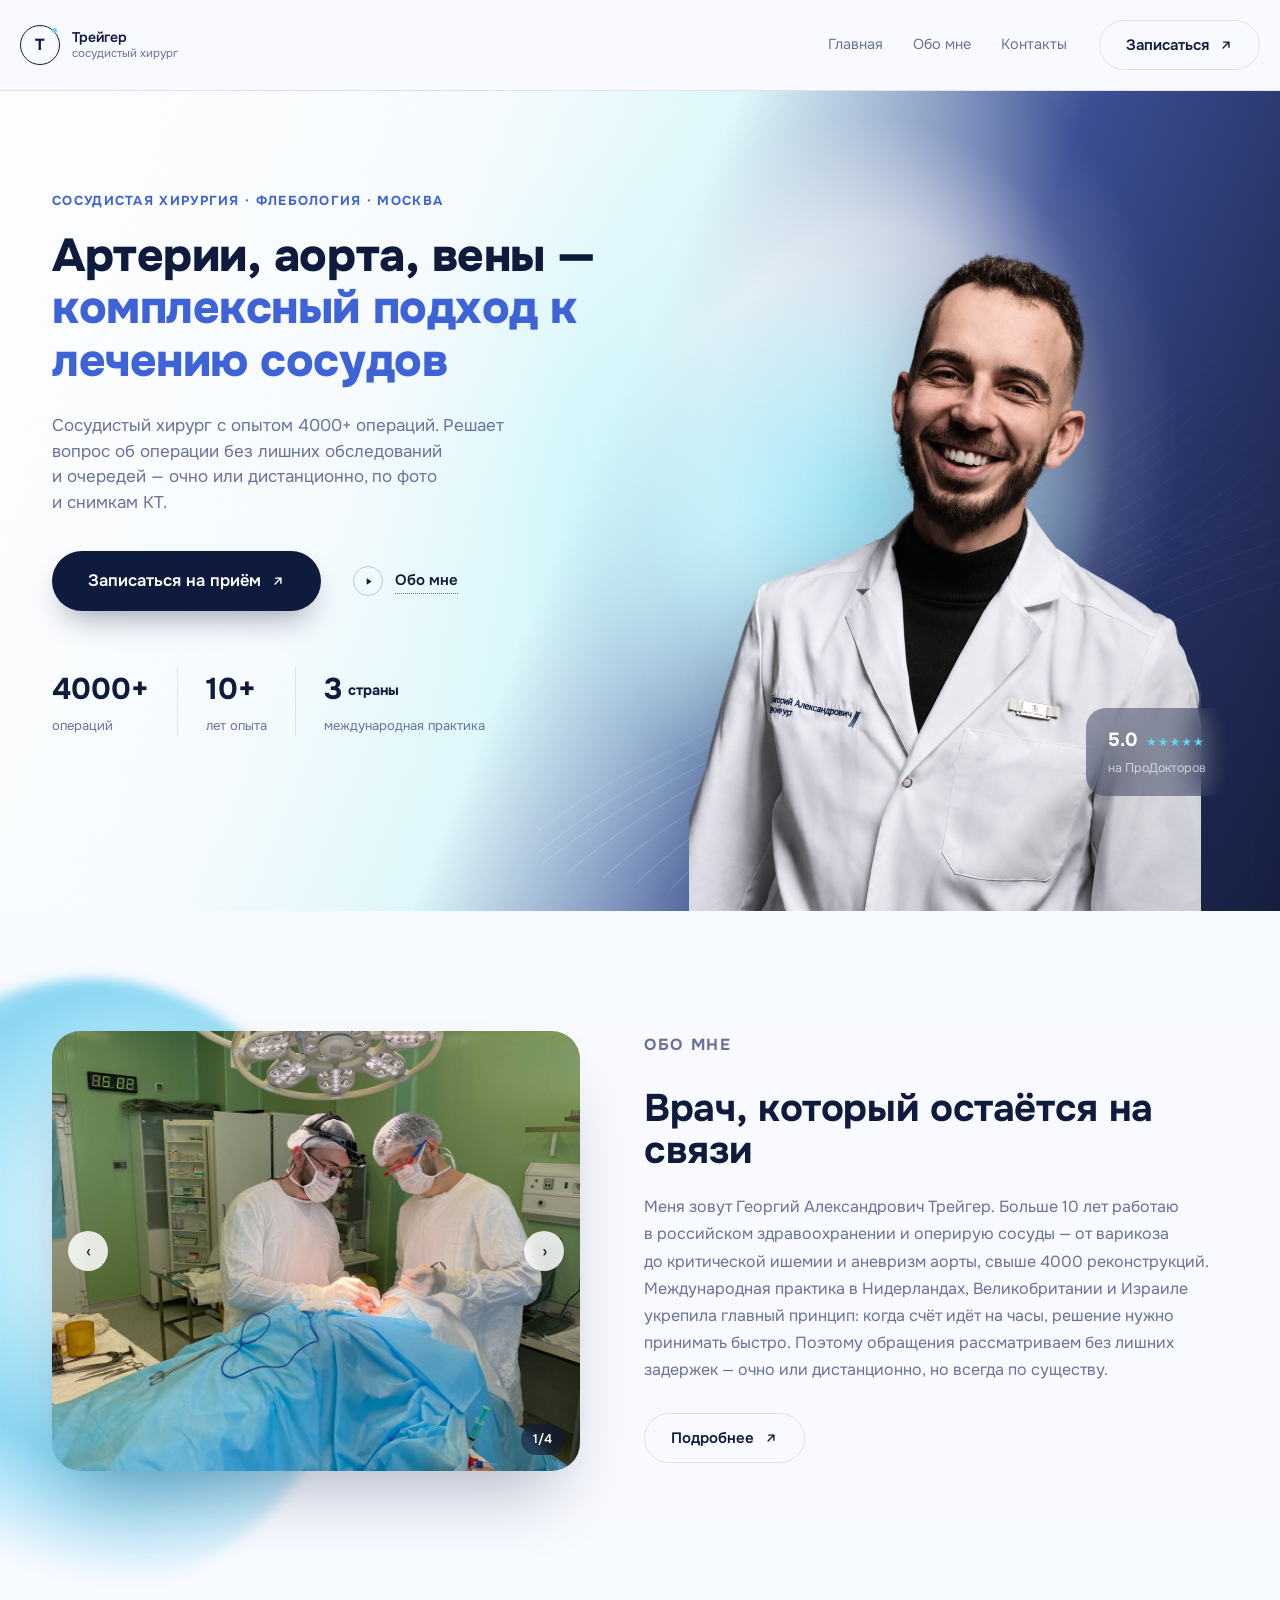
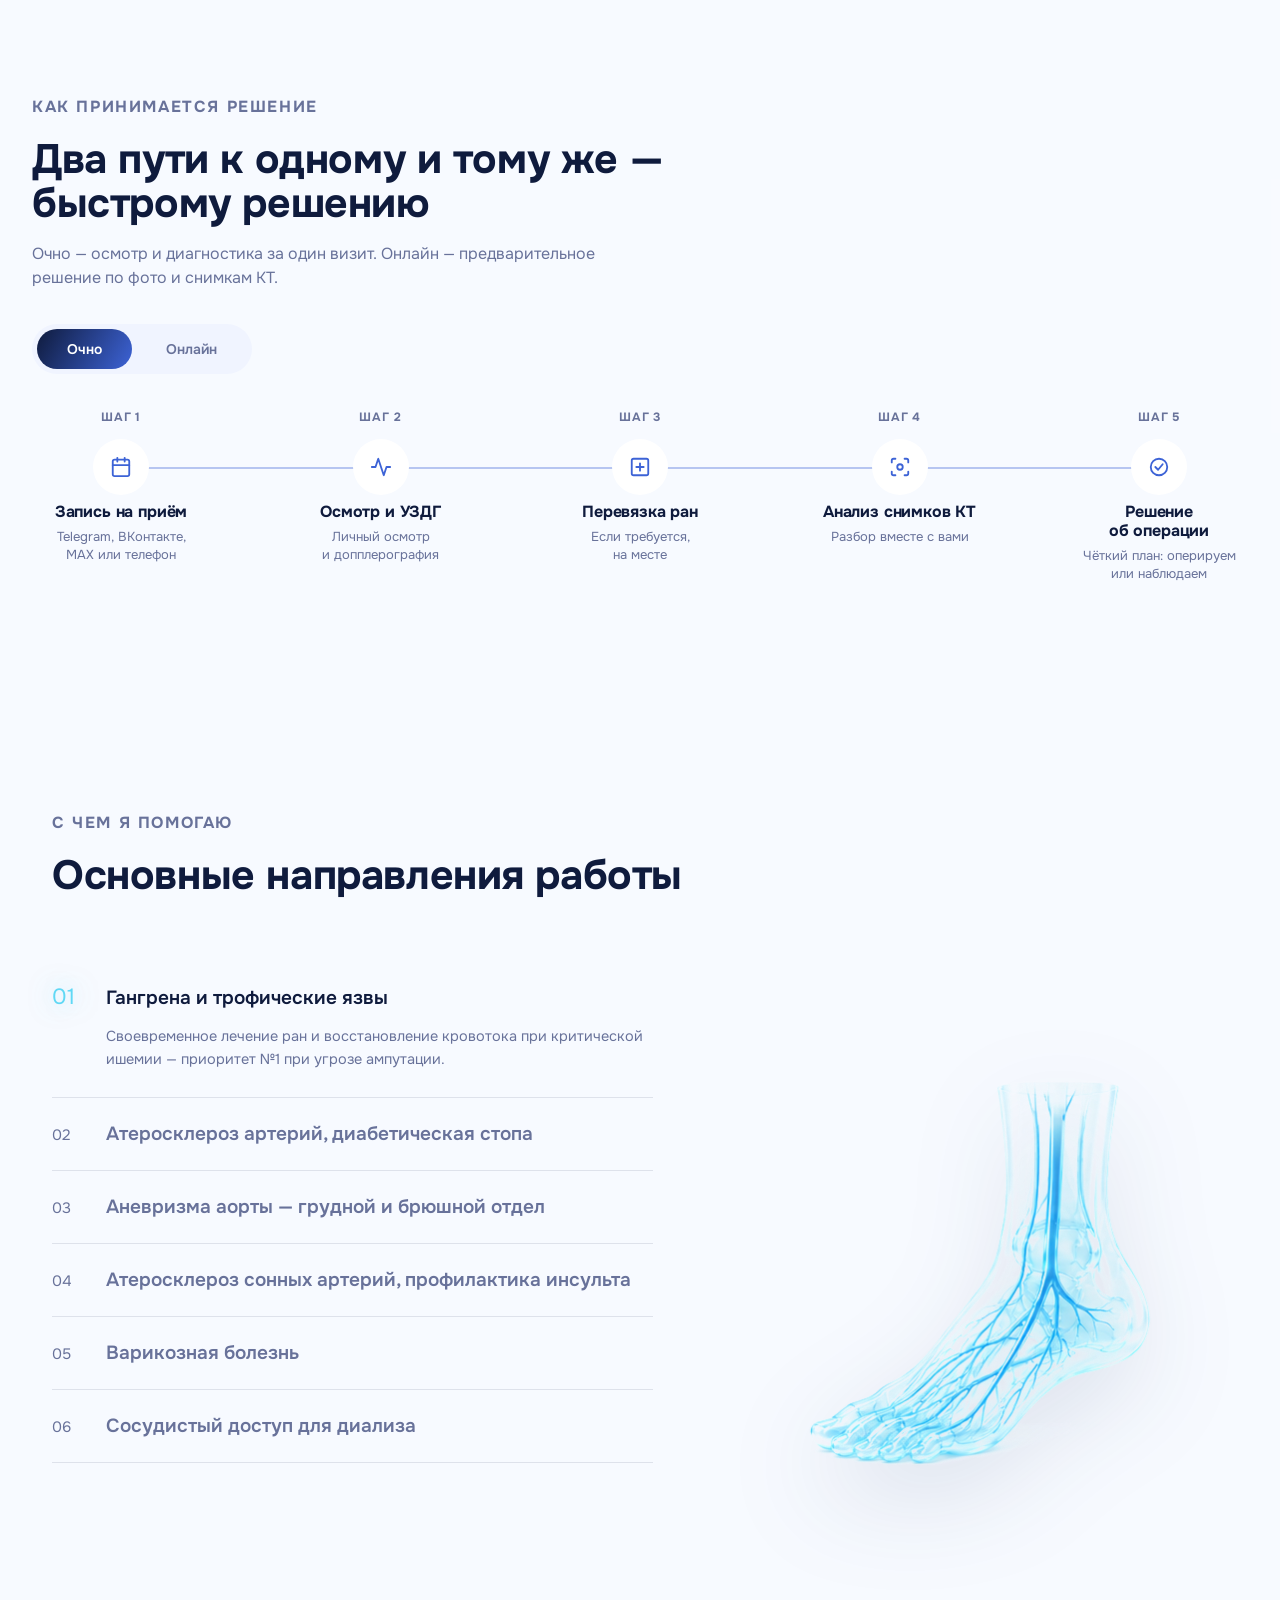
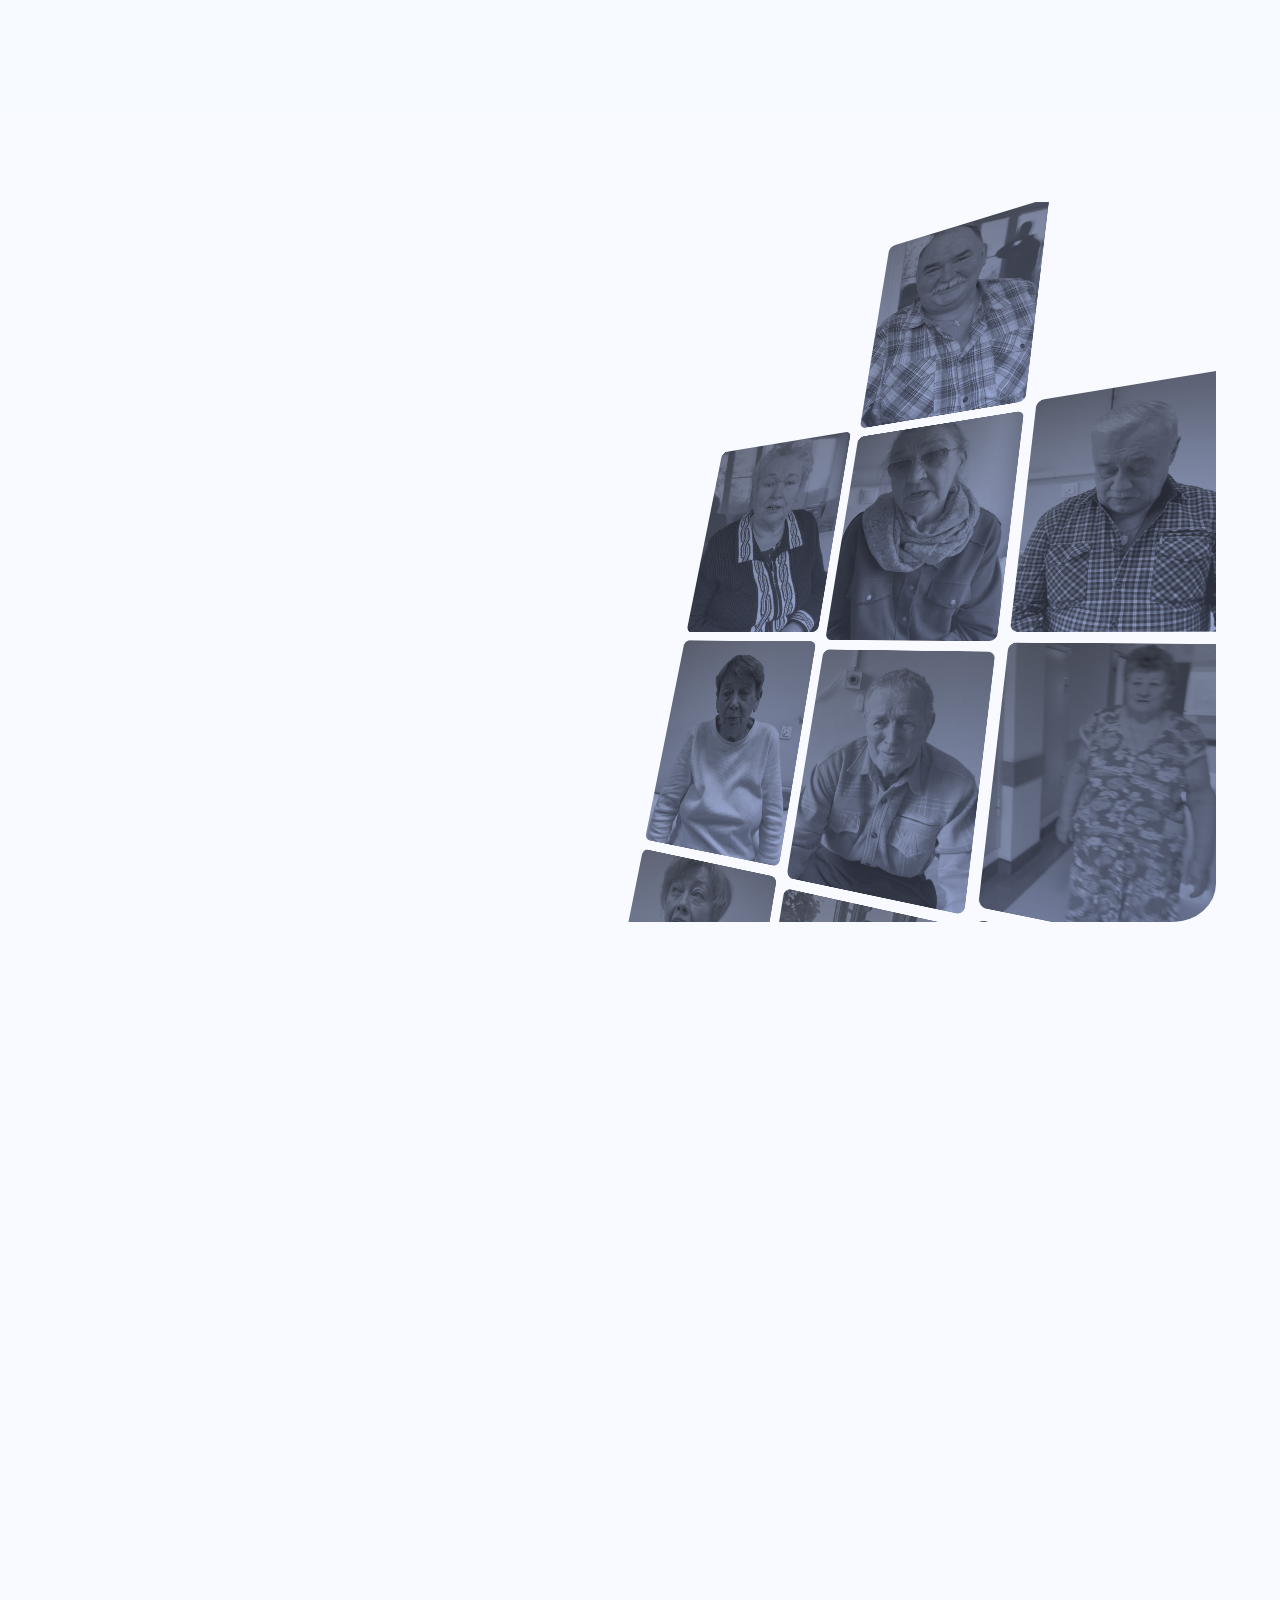
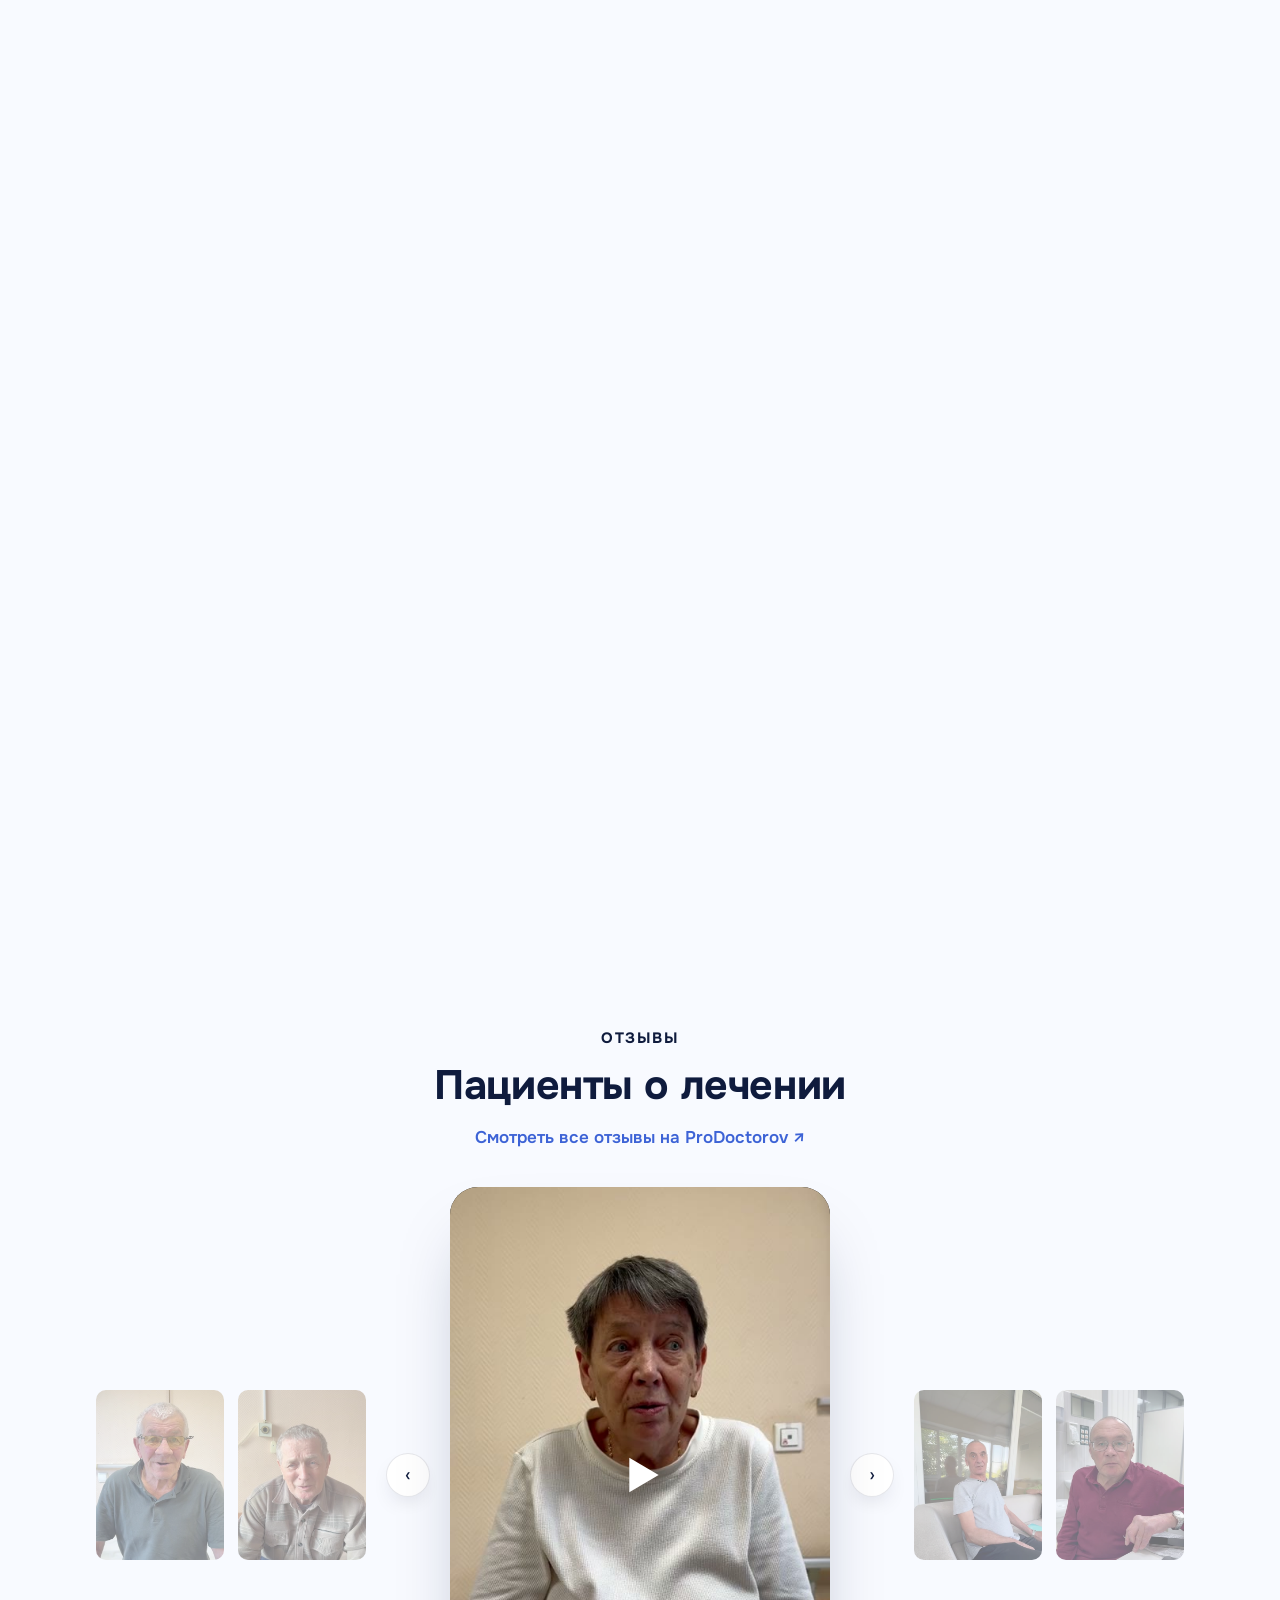
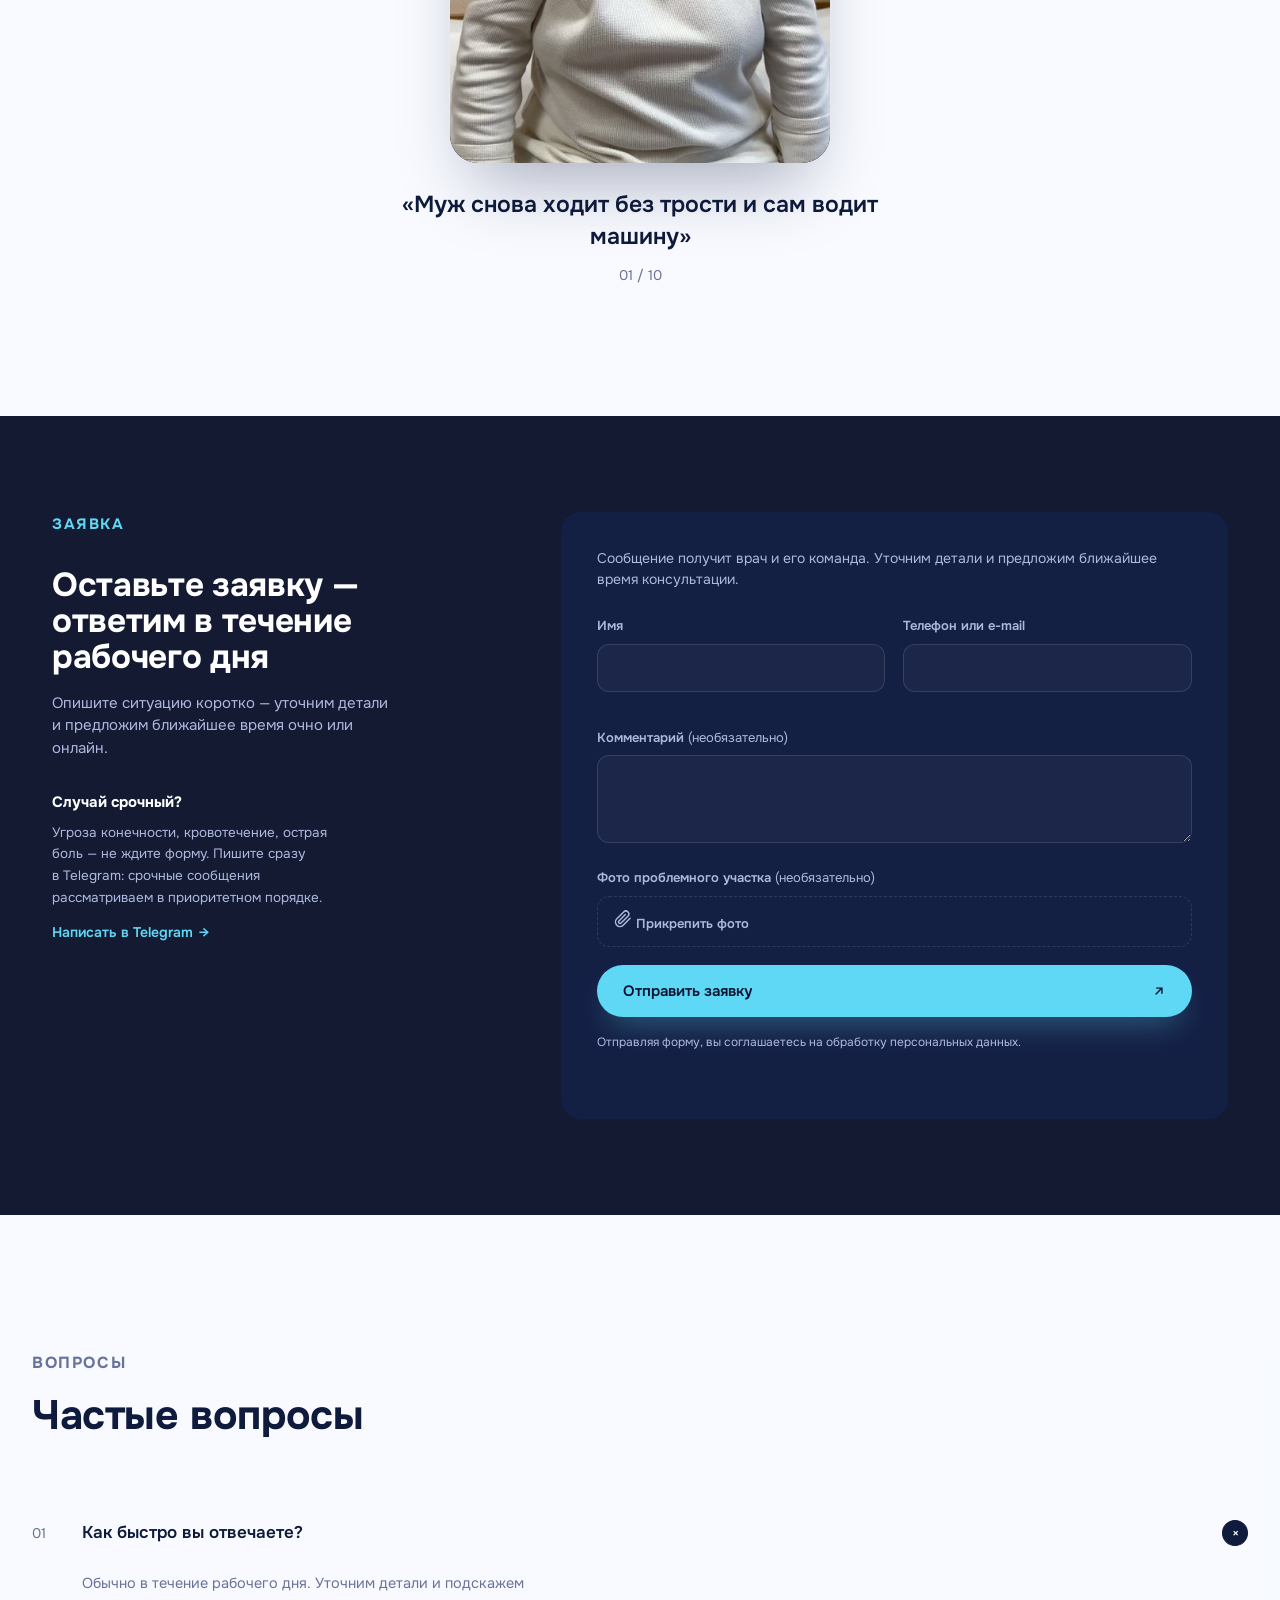
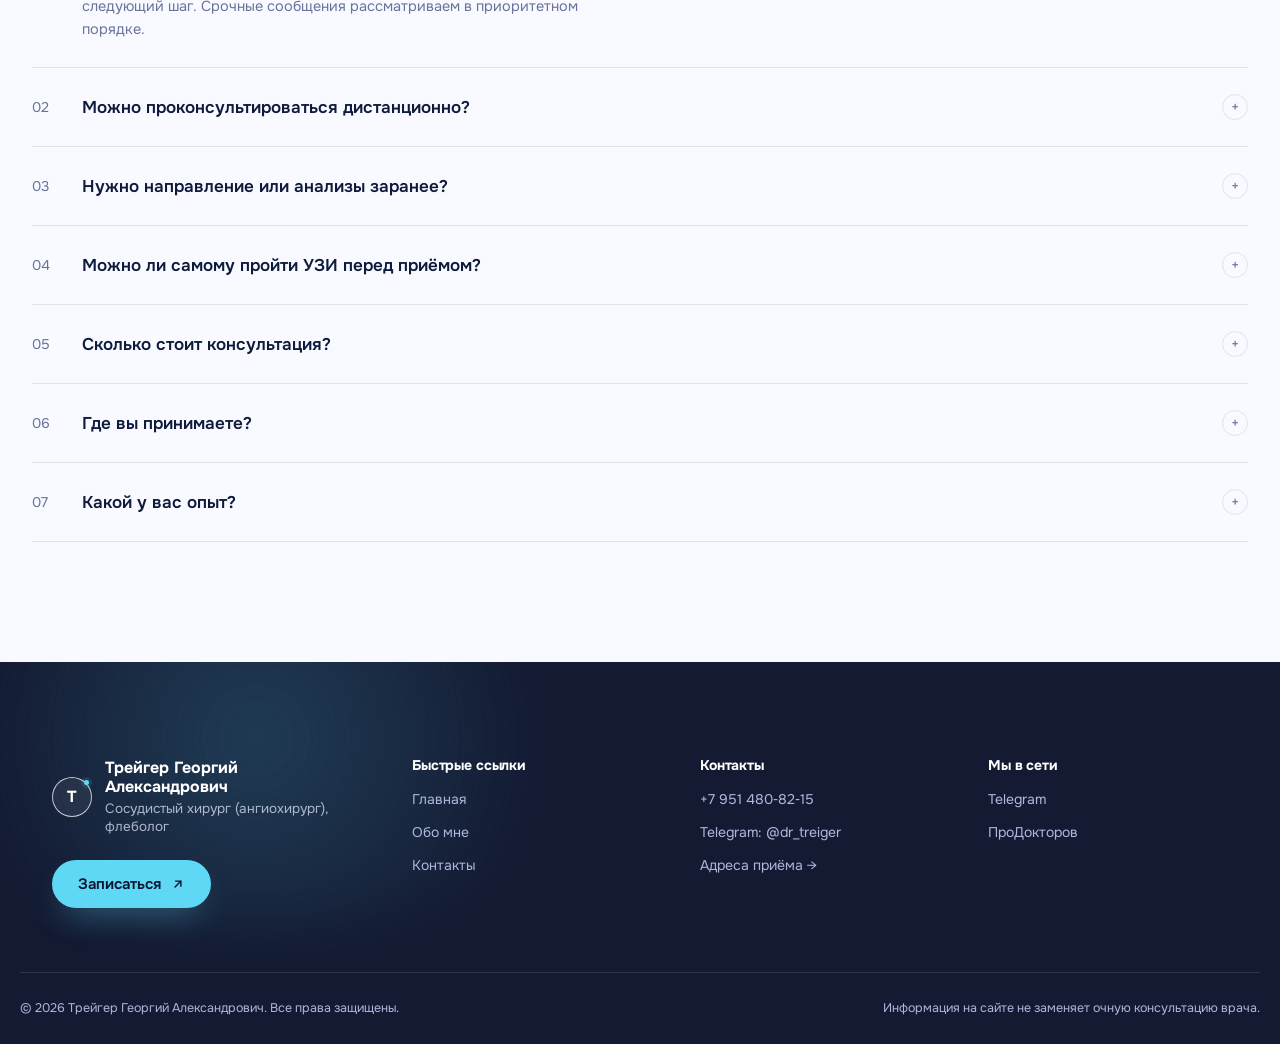
==== commit 57ee9d71: "Fix mobile hero composition and proof performance" ====
--- a/index.html
+++ b/index.html
@@ -504,7 +504,7 @@
   main .quickcontact,main .btn{width:100%;}
   main .btn{justify-content:space-between;min-height:52px;}
   .hero-actions>.quickcontact,.hero-actions>.btn,.hero-actions .quickcontact-toggle{width:100%;}
-  .hero-portrait{height:470px;min-height:0;width:100vw;margin:4px 0 0 calc(50% - 50vw);}
+  .hero-portrait{height:min(540px,150vw);min-height:0;width:100vw;margin:16px 0 0 calc(50% - 50vw);}
   .hero-portrait img.hero-portrait-cool{height:min(540px,150vw);width:auto;max-width:100vw;margin-bottom:0;}
   .about-frame{width:100%;min-width:0;min-height:0;aspect-ratio:4/5;}
   .about-frame-ring{display:none;}
@@ -522,6 +522,7 @@
   .proof-sticky,.proof-frame{height:100svh;}
   .proof-card img{filter:none;opacity:.58;}
   .proof-card::after{mix-blend-mode:normal;background:linear-gradient(160deg,rgba(15,27,61,.5),rgba(61,99,214,.34));}
+  .proof-payoff-panel{backdrop-filter:none;background:rgba(6,10,24,.82);}
   .hero-sub,.about-copy p,.section-head>p:last-child,.rstep-body p,.svc-content-inner p,.booking-copy p,.faq-content-inner p,.reviews-note{font-size:16px;line-height:1.62;}
   .roadmap-sec,.proof-static,.booking-sec{padding:76px 0;}
   .roadmap-track{width:calc(100% - 40px);}
@@ -640,7 +641,7 @@
           <div class="hero-stat"><strong>3 <small class="hero-stat-unit">страны</small></strong><span>международная практика</span></div>
         </div>
       </div>
-      <div class="hero-portrait reveal">
+      <div class="hero-portrait">
         <img class="hero-portrait-cool" src="assets/images/about/new/hero-bw-colorized-cutout-v2.png" alt="Трейгер Георгий Александрович, сосудистый хирург" width="1024" height="1536">
         <div class="hero-rating-badge">
           <div class="hero-rating-badge-top"><strong>5.0</strong><span class="stars" aria-hidden="true">★★★★★</span></div>
@@ -1217,8 +1218,10 @@
     'assets/images/proof/patient-13.jpg',
     'assets/images/proof/patient-14.jpg'
   ];
-  const proofCols = Array.from(proofTrack.querySelectorAll('[data-proof-col]'));
-  const REPEAT_COUNT = proofCompact ? 3 : 6; /* placeholder gallery — duplicated for volume until real patient photos are supplied.
+  const allProofCols = Array.from(proofTrack.querySelectorAll('[data-proof-col]'));
+  const proofCols = proofCompact ? allProofCols.slice(0, 3) : allProofCols;
+  if (proofCompact) allProofCols.slice(3).forEach((col) => { col.hidden = true; });
+  const REPEAT_COUNT = proofCompact ? 1 : 6; /* placeholder gallery — duplicated for volume until real patient photos are supplied.
     Was 18 (~234 <img> total across 4 columns for only 13 unique URLs) — cut to 6 (~78 total),
     still several multiples taller than the sticky viewport needs for the parallax travel range. */
   proofCols.forEach((col, i) => {
@@ -1296,15 +1299,22 @@
 
     if (!proofReducedMotion) {
       const p1 = proofClamp(p / 0.15, 0, 1);
-      proofFrame.style.transform = `scale(${proofLerp(0.9, 1, p1)}, ${proofLerp(0.8, 1, p1)})`;
-      proofFrame.style.borderRadius = `${proofLerp(48, 0, p1)}px`;
+      if (proofCompact) {
+        proofFrame.style.transform = 'none';
+        proofFrame.style.borderRadius = '0px';
+      } else {
+        proofFrame.style.transform = `scale(${proofLerp(0.9, 1, p1)}, ${proofLerp(0.8, 1, p1)})`;
+        proofFrame.style.borderRadius = `${proofLerp(48, 0, p1)}px`;
+      }
 
       const p2 = proofClamp((p - 0.15) / 0.85, 0, 1);
       const rx = proofLerp(proofCompact ? 12 : 25, 4, p2);
       const ry = proofLerp(proofCompact ? -18 : -45, -8, p2);
       const rz = proofLerp(proofCompact ? 7 : 15, 2, p2);
       const tz = proofLerp(proofCompact ? -180 : -800, 0, p2);
-      proofGrid.style.transform = `perspective(1200px) rotateX(${rx}deg) rotateY(${ry}deg) rotateZ(${rz}deg) translateZ(${tz}px)`;
+      proofGrid.style.transform = proofCompact
+        ? `translate3d(0,0,0) scale(${proofLerp(.92,1,p2)}) rotate(${proofLerp(3,0,p2)}deg)`
+        : `perspective(1200px) rotateX(${rx}deg) rotateY(${ry}deg) rotateZ(${rz}deg) translateZ(${tz}px)`;
       proofCols.forEach((col, i) => {
         const [from, to] = COLUMN_RANGES[i % COLUMN_RANGES.length];
         col.style.transform = `translateY(${proofLerp(from, to, p2)}%)`;
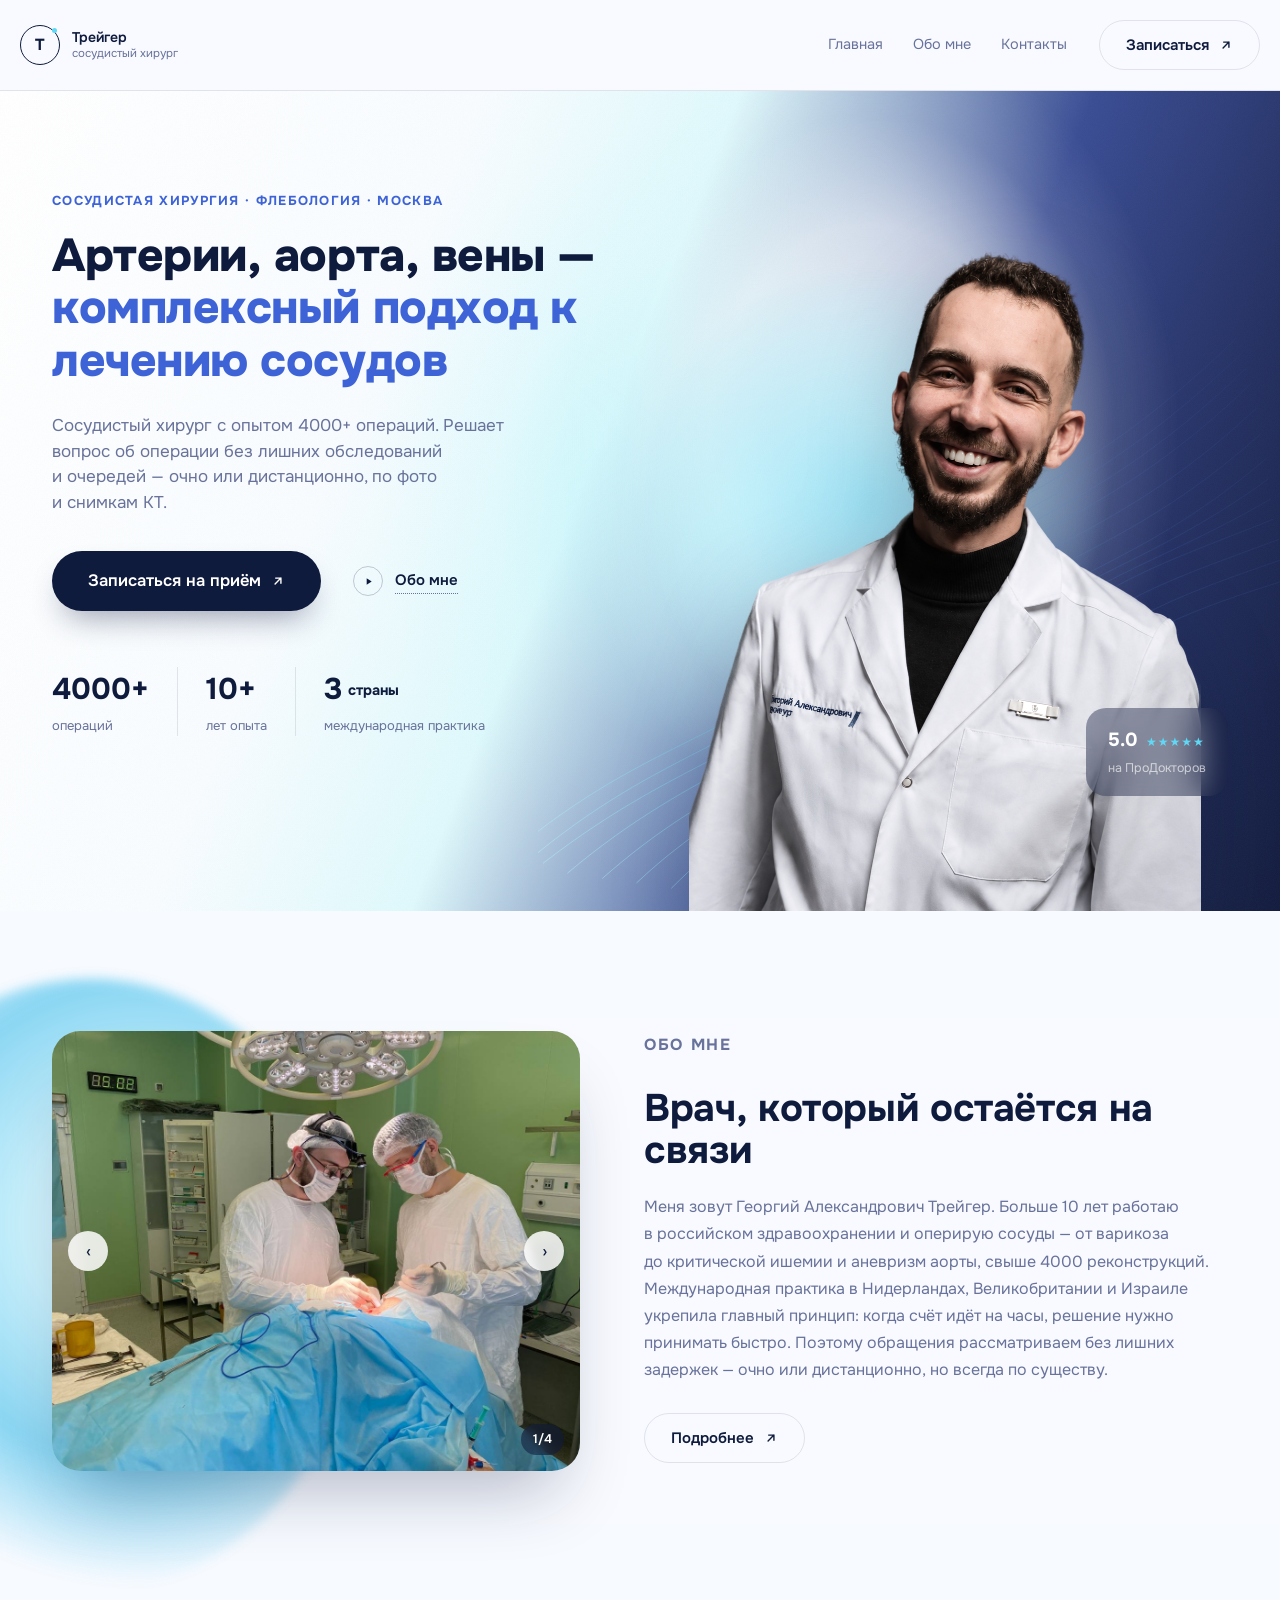
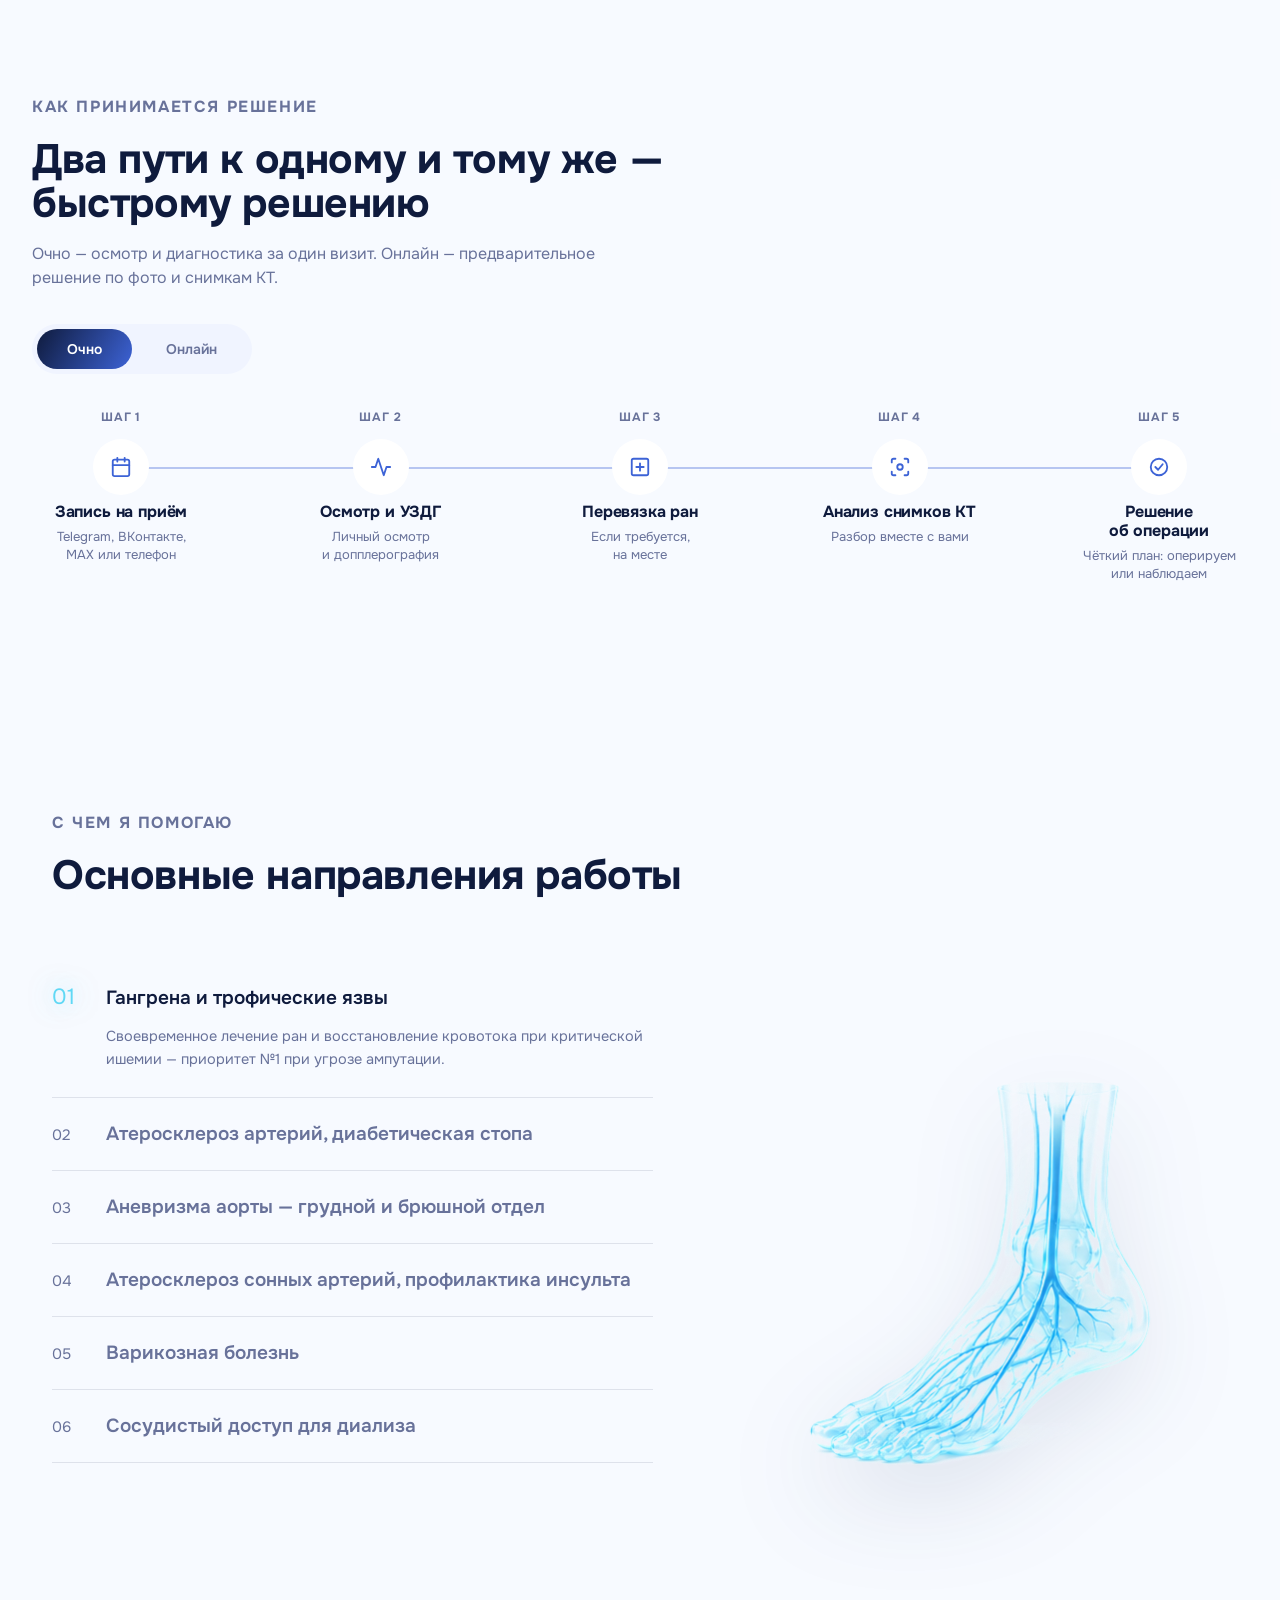
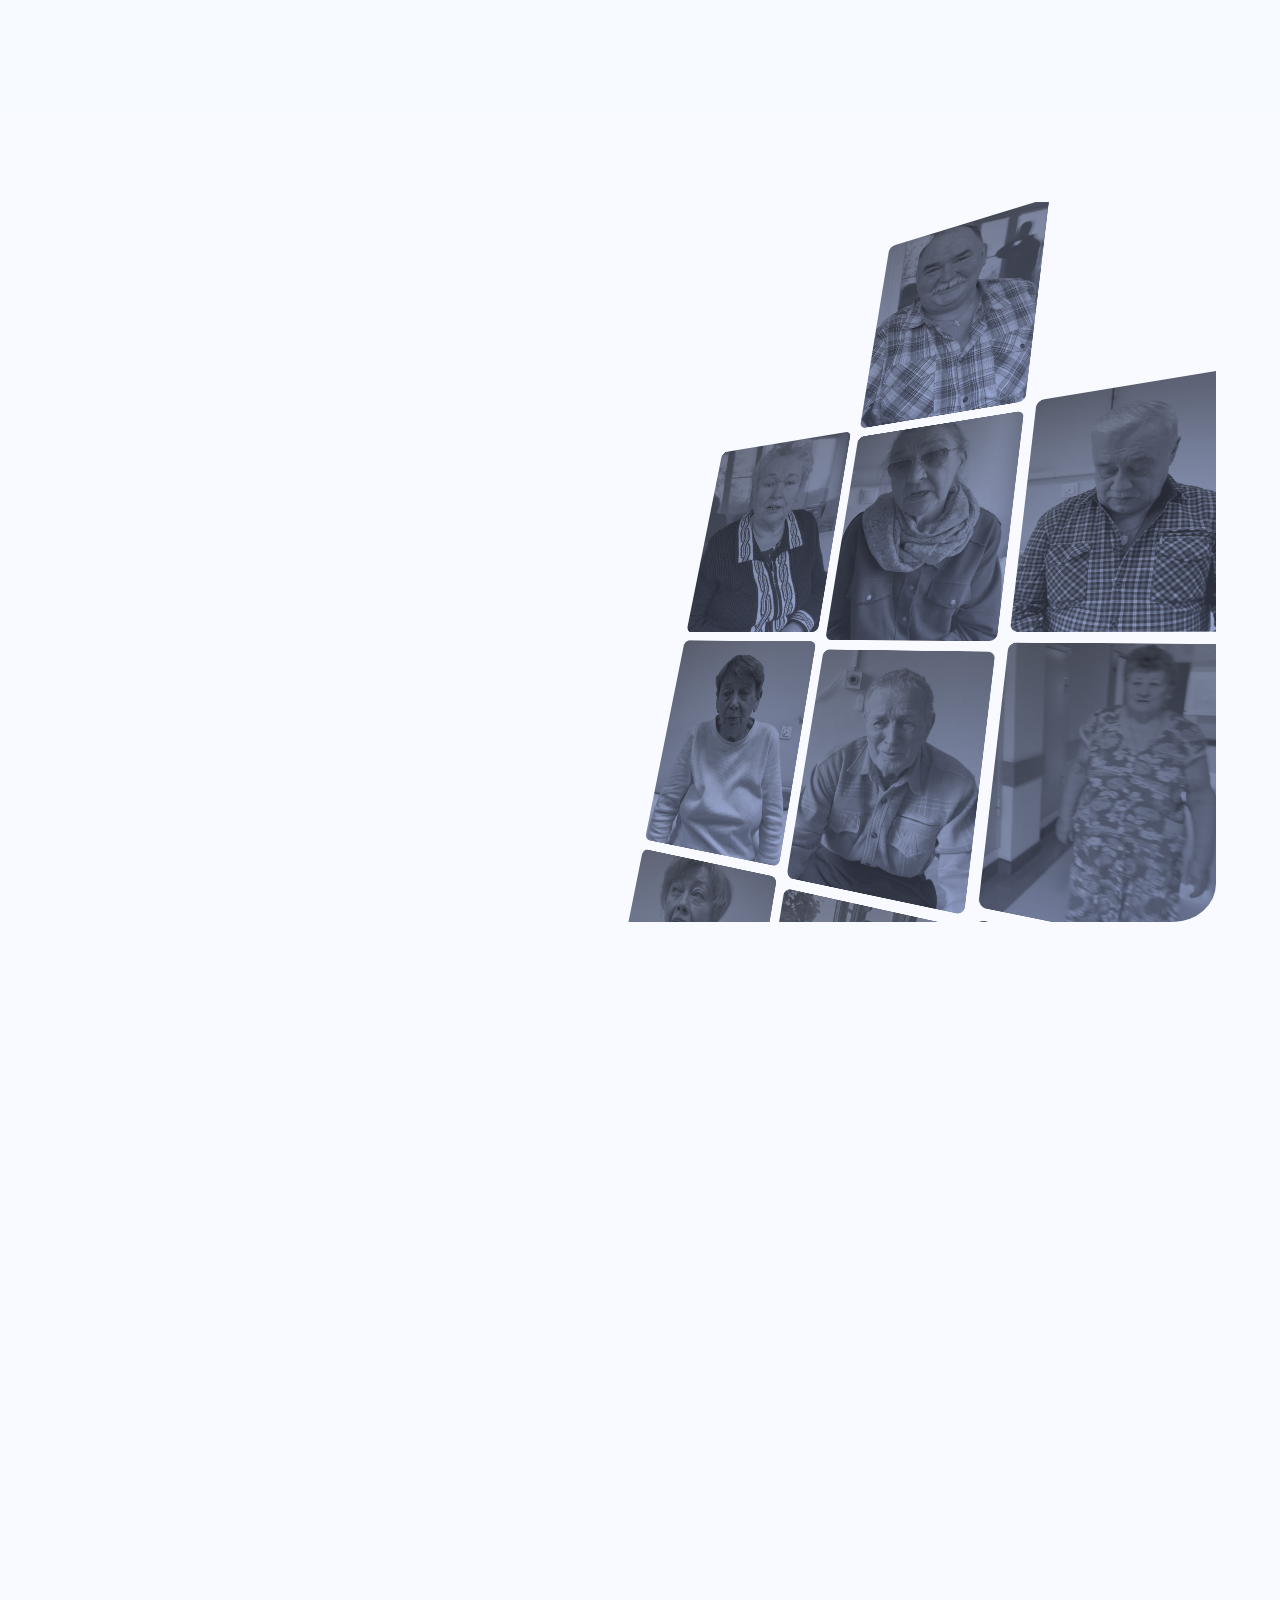
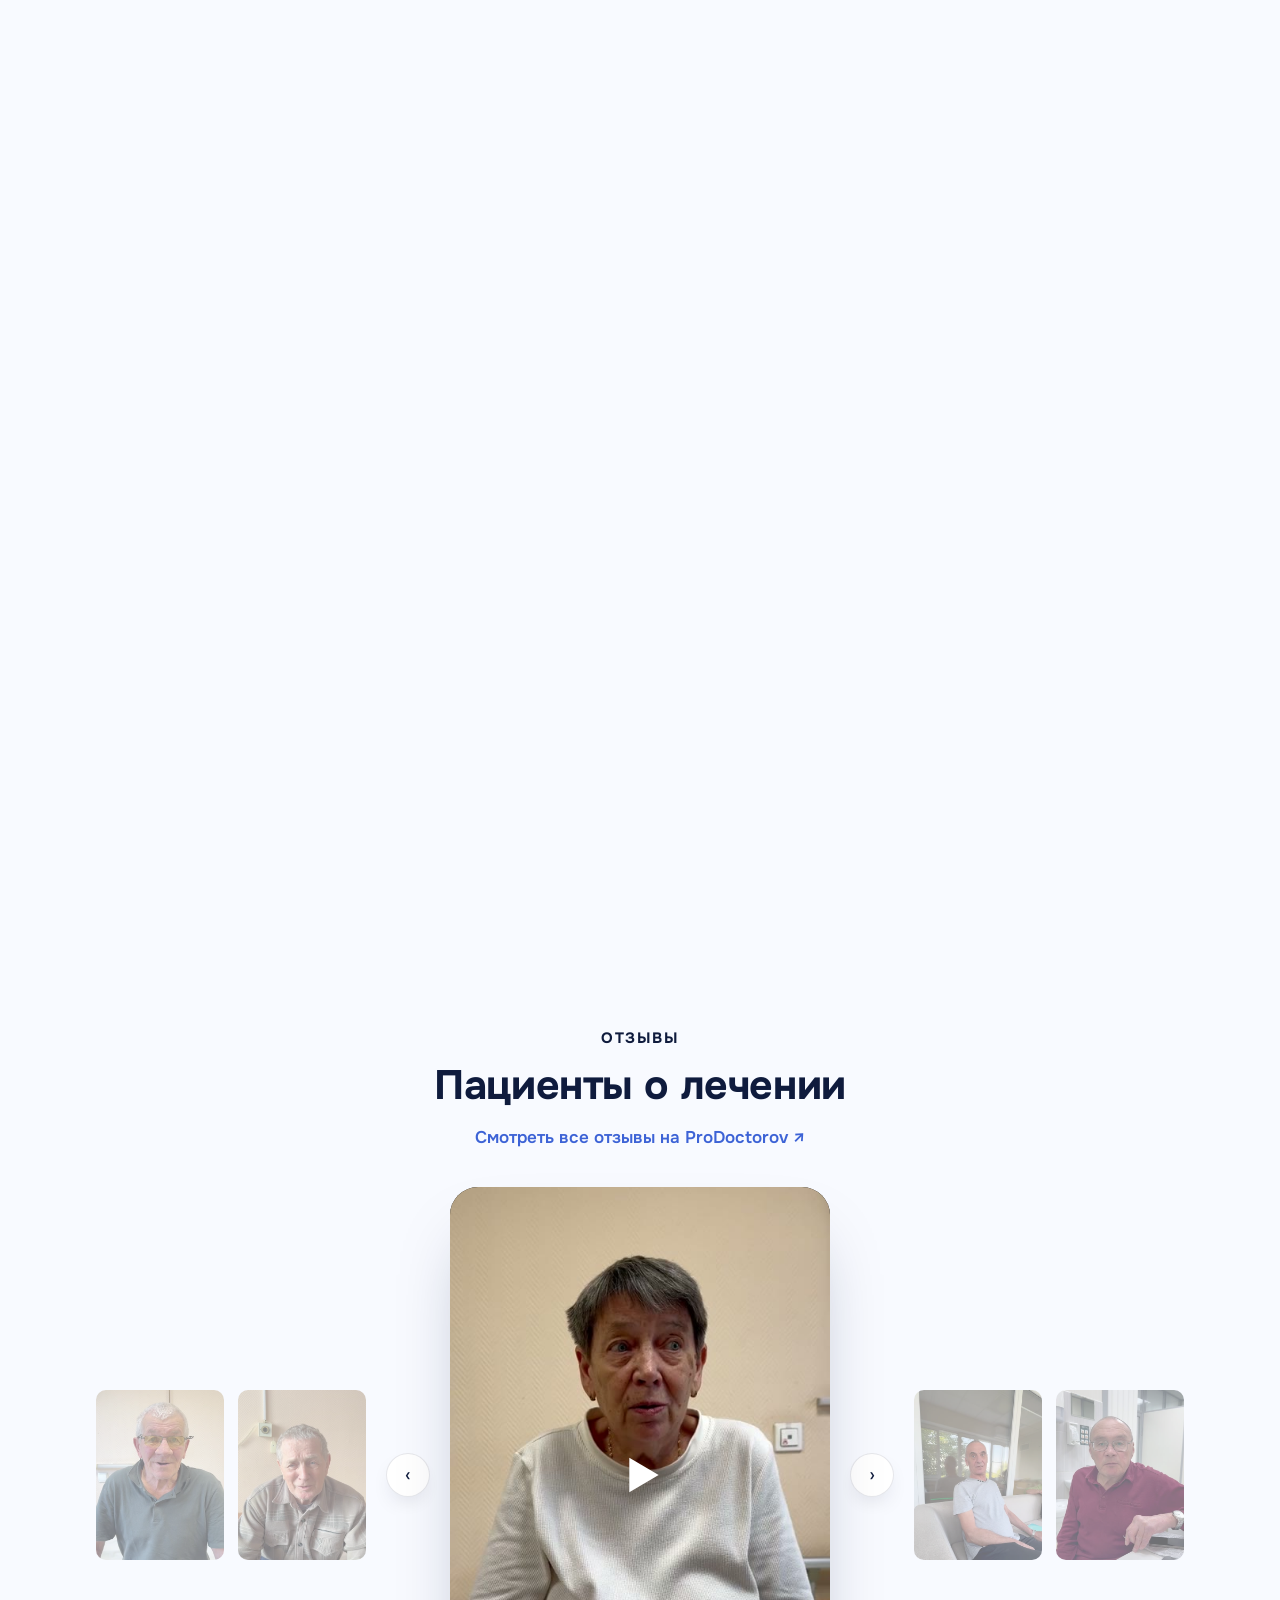
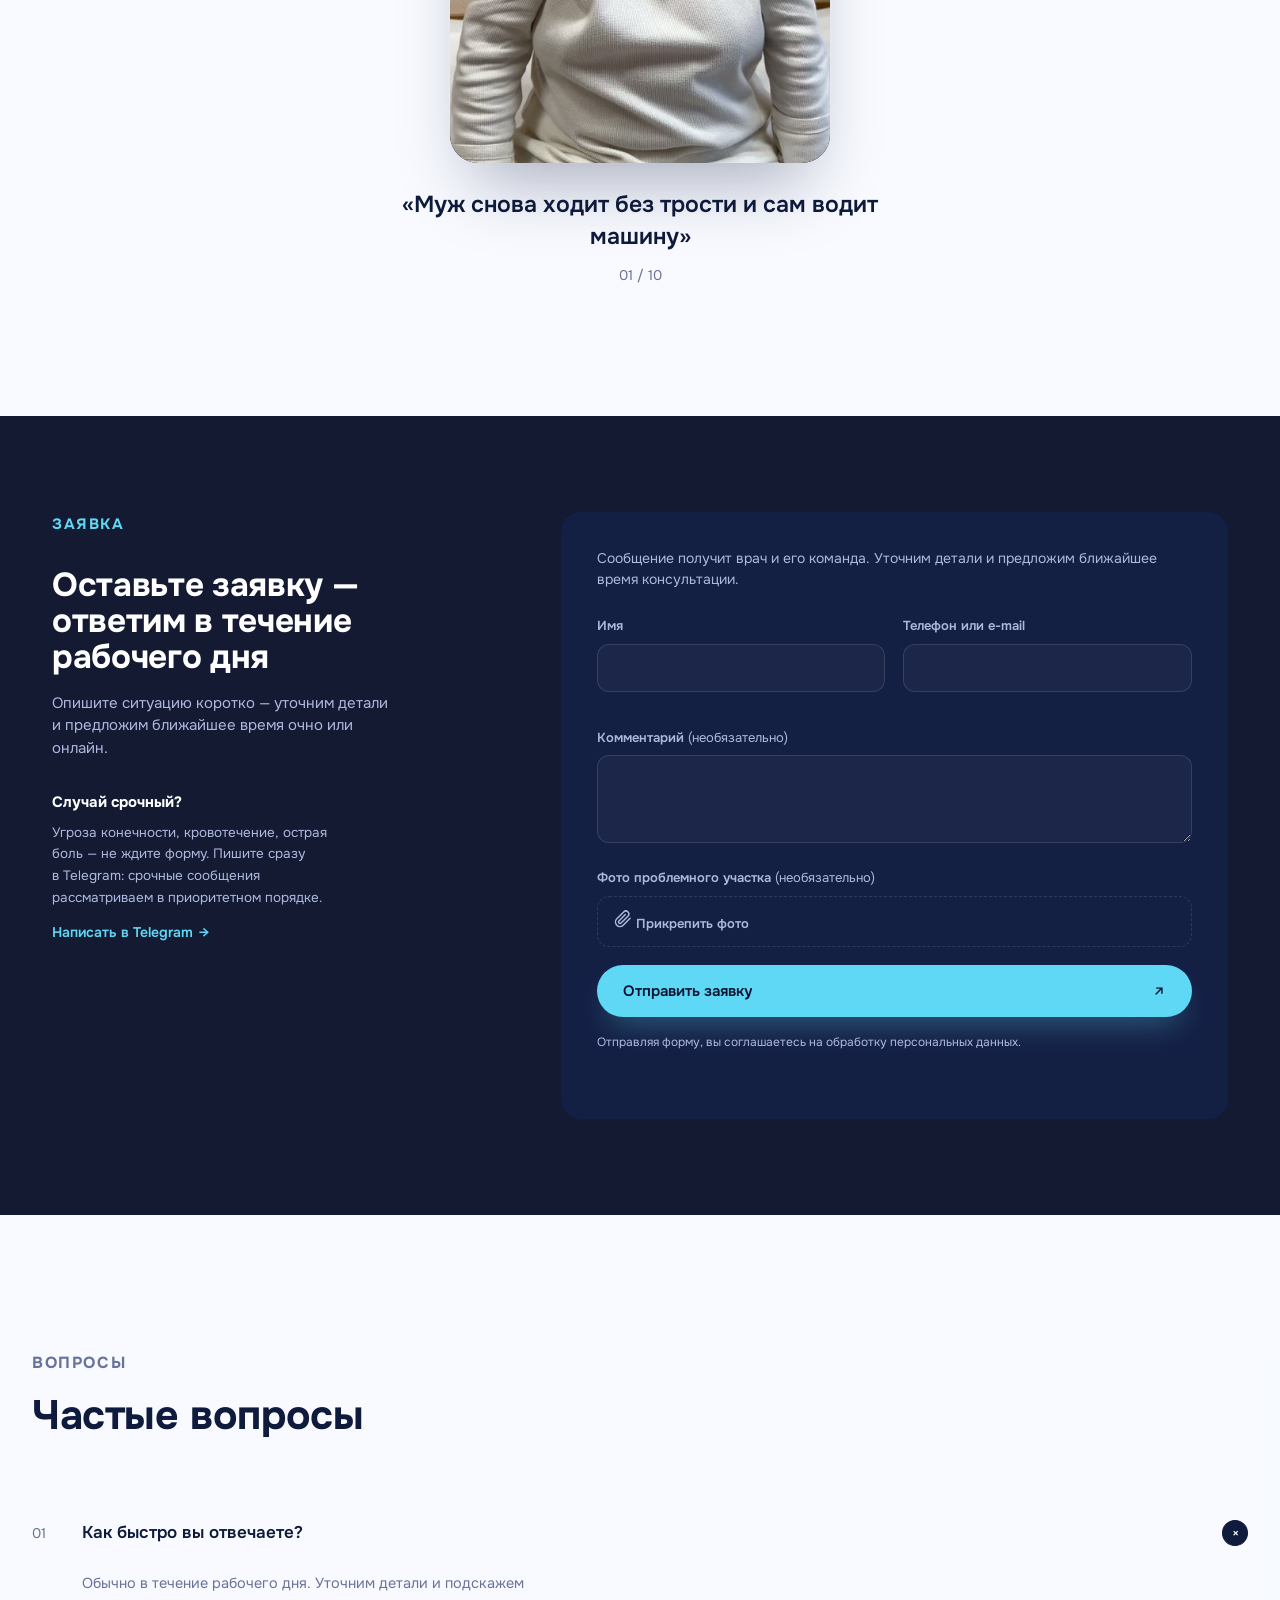
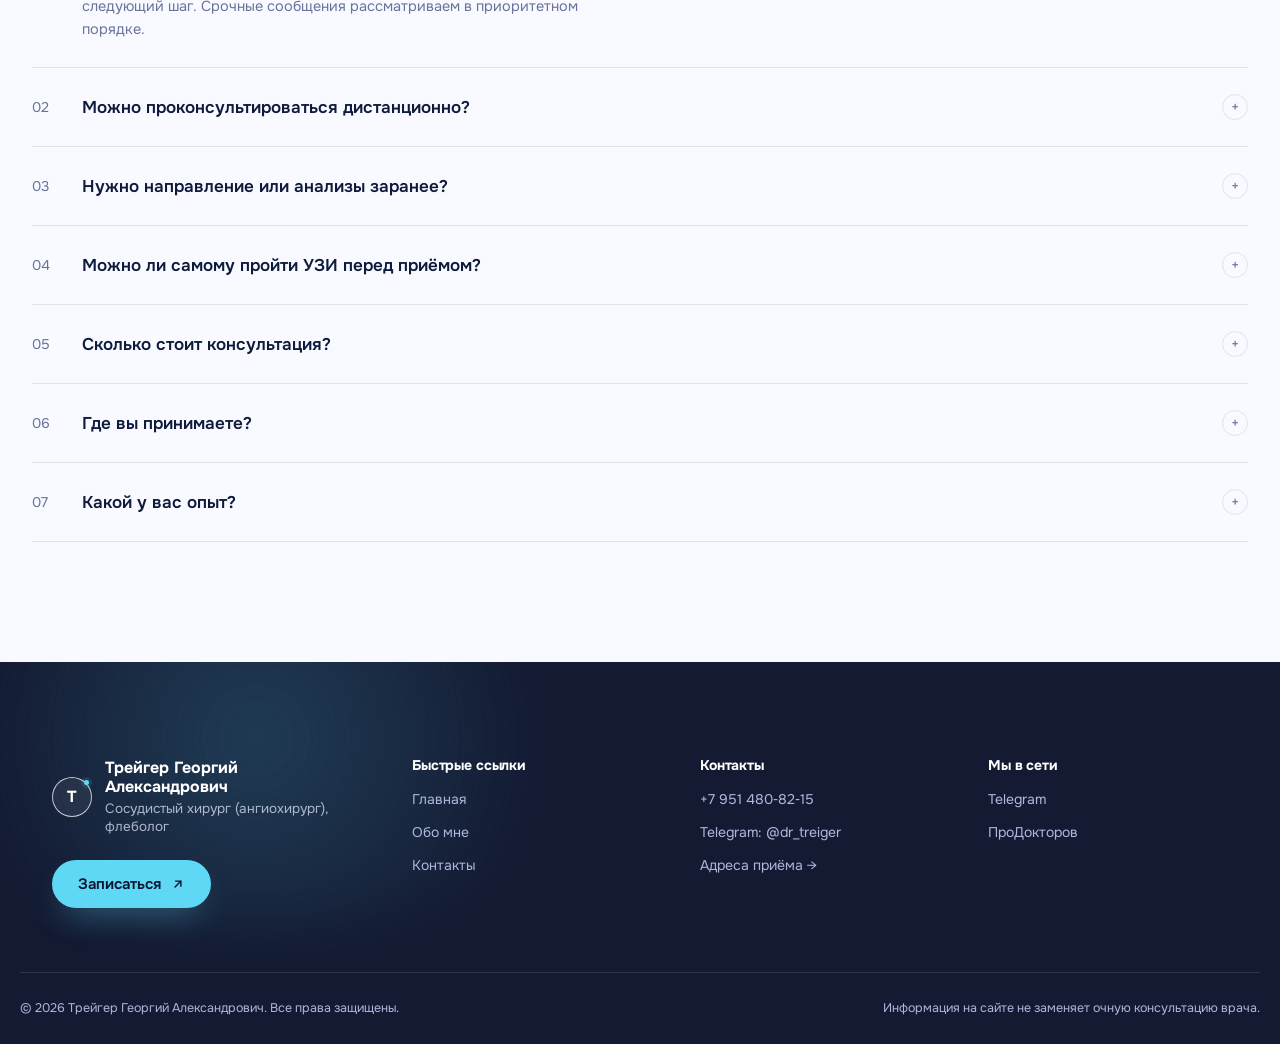
==== commit 5d3540fe: "Finalize mobile hero and proof stability" ====
--- a/index.html
+++ b/index.html
@@ -92,7 +92,7 @@
 .btn-play-label{border-bottom:1px dotted var(--ink-muted);padding-bottom:2px;}
 
 /* ---- header ---- */
-.site-header{position:sticky;top:0;z-index:100;background:rgba(248,250,255,0.72);backdrop-filter:blur(16px);border-bottom:1px solid var(--line);}
+.site-header{position:sticky;top:0;z-index:100;background:#F8FAFF;border-bottom:1px solid var(--line);}
 .header-row{display:flex;align-items:center;gap:32px;padding:20px 0;}
 .brand{display:flex;align-items:center;gap:12px;margin-right:auto;}
 .brand-mark{position:relative;width:40px;height:40px;border-radius:50%;border:1.5px solid var(--navy);display:flex;align-items:center;justify-content:center;font-family:var(--font-display);font-weight:700;font-size:16px;color:var(--navy);}
@@ -479,7 +479,7 @@
   .nav-mobile-meta{position:relative;z-index:1;display:flex;margin-top:auto;padding-top:34px;justify-content:space-between;gap:24px;color:rgba(255,255,255,.62);font-size:12px;line-height:1.5;}
   .nav-mobile-meta a{color:#fff;border-bottom:1px solid rgba(95,216,245,.6);}
   body.menu-open{overflow:hidden;overscroll-behavior:none;touch-action:none;}
-  body.menu-open .site-header{background:transparent;border-color:transparent;backdrop-filter:none;}
+  body.menu-open .site-header{background:var(--navy);border-color:rgba(255,255,255,.12);backdrop-filter:none;}
   body.menu-open .brand,body.menu-open .nav-toggle{position:relative;z-index:100;color:#fff;}
   body.menu-open .brand-mark{border-color:rgba(255,255,255,.75);color:#fff;}
   body.menu-open .brand-text small{color:rgba(255,255,255,.62);}
@@ -1219,9 +1219,8 @@
     'assets/images/proof/patient-14.jpg'
   ];
   const allProofCols = Array.from(proofTrack.querySelectorAll('[data-proof-col]'));
-  const proofCols = proofCompact ? allProofCols.slice(0, 3) : allProofCols;
-  if (proofCompact) allProofCols.slice(3).forEach((col) => { col.hidden = true; });
-  const REPEAT_COUNT = proofCompact ? 1 : 6; /* placeholder gallery — duplicated for volume until real patient photos are supplied.
+  const proofCols = allProofCols;
+  const REPEAT_COUNT = proofCompact ? 2 : 6; /* placeholder gallery — duplicated for volume until real patient photos are supplied.
     Was 18 (~234 <img> total across 4 columns for only 13 unique URLs) — cut to 6 (~78 total),
     still several multiples taller than the sticky viewport needs for the parallax travel range. */
   proofCols.forEach((col, i) => {
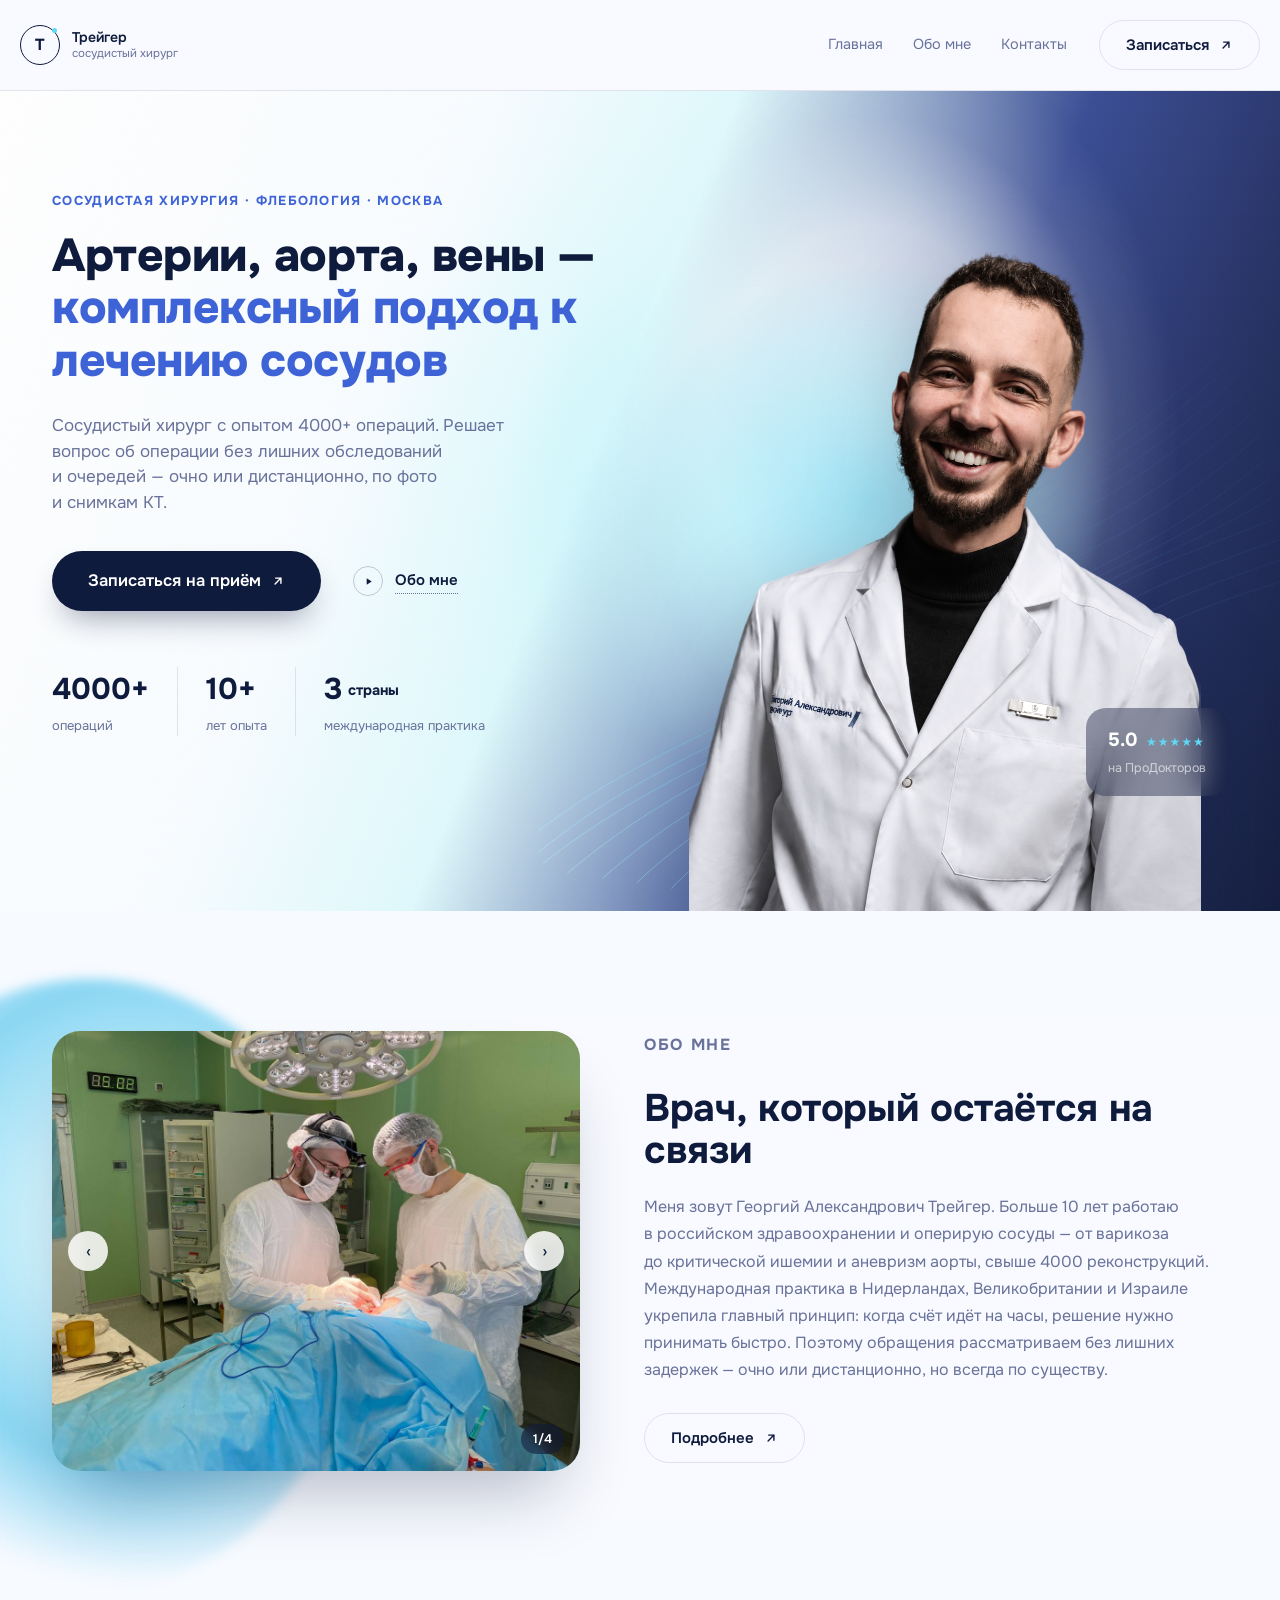
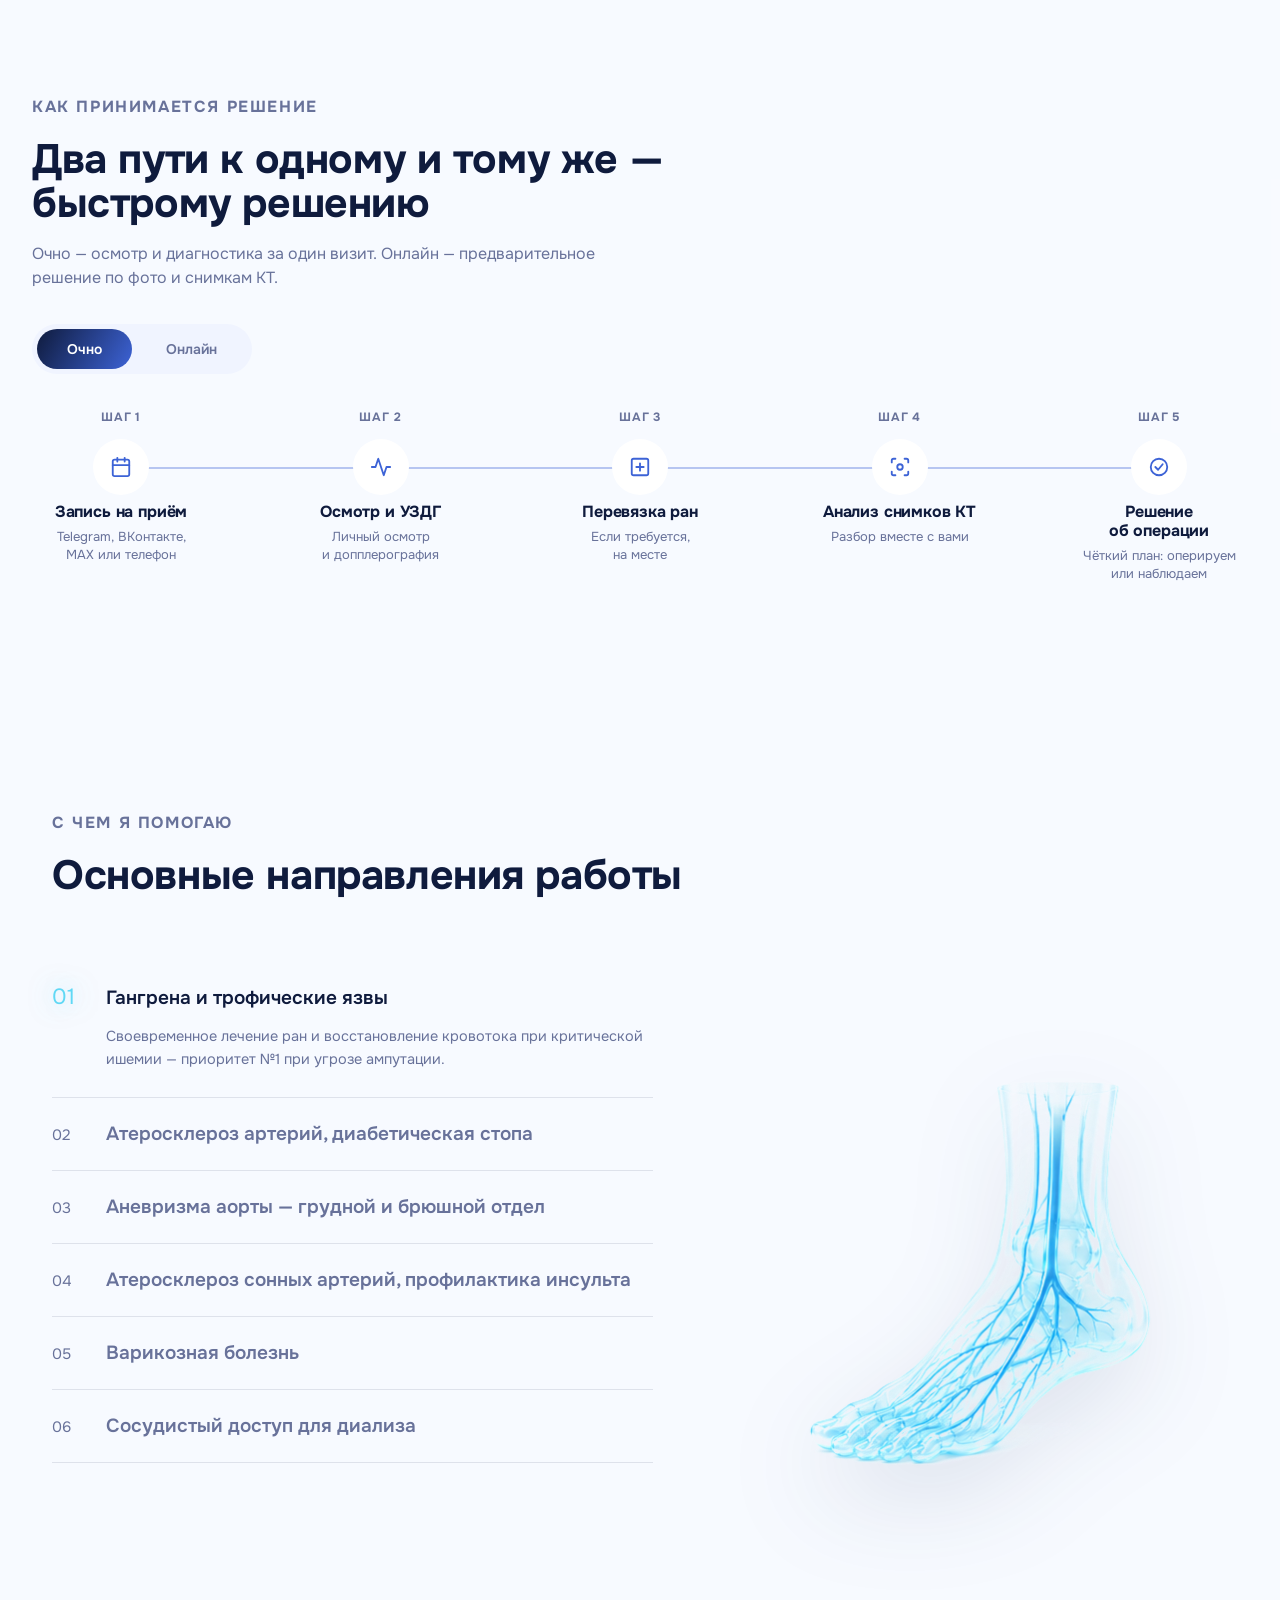
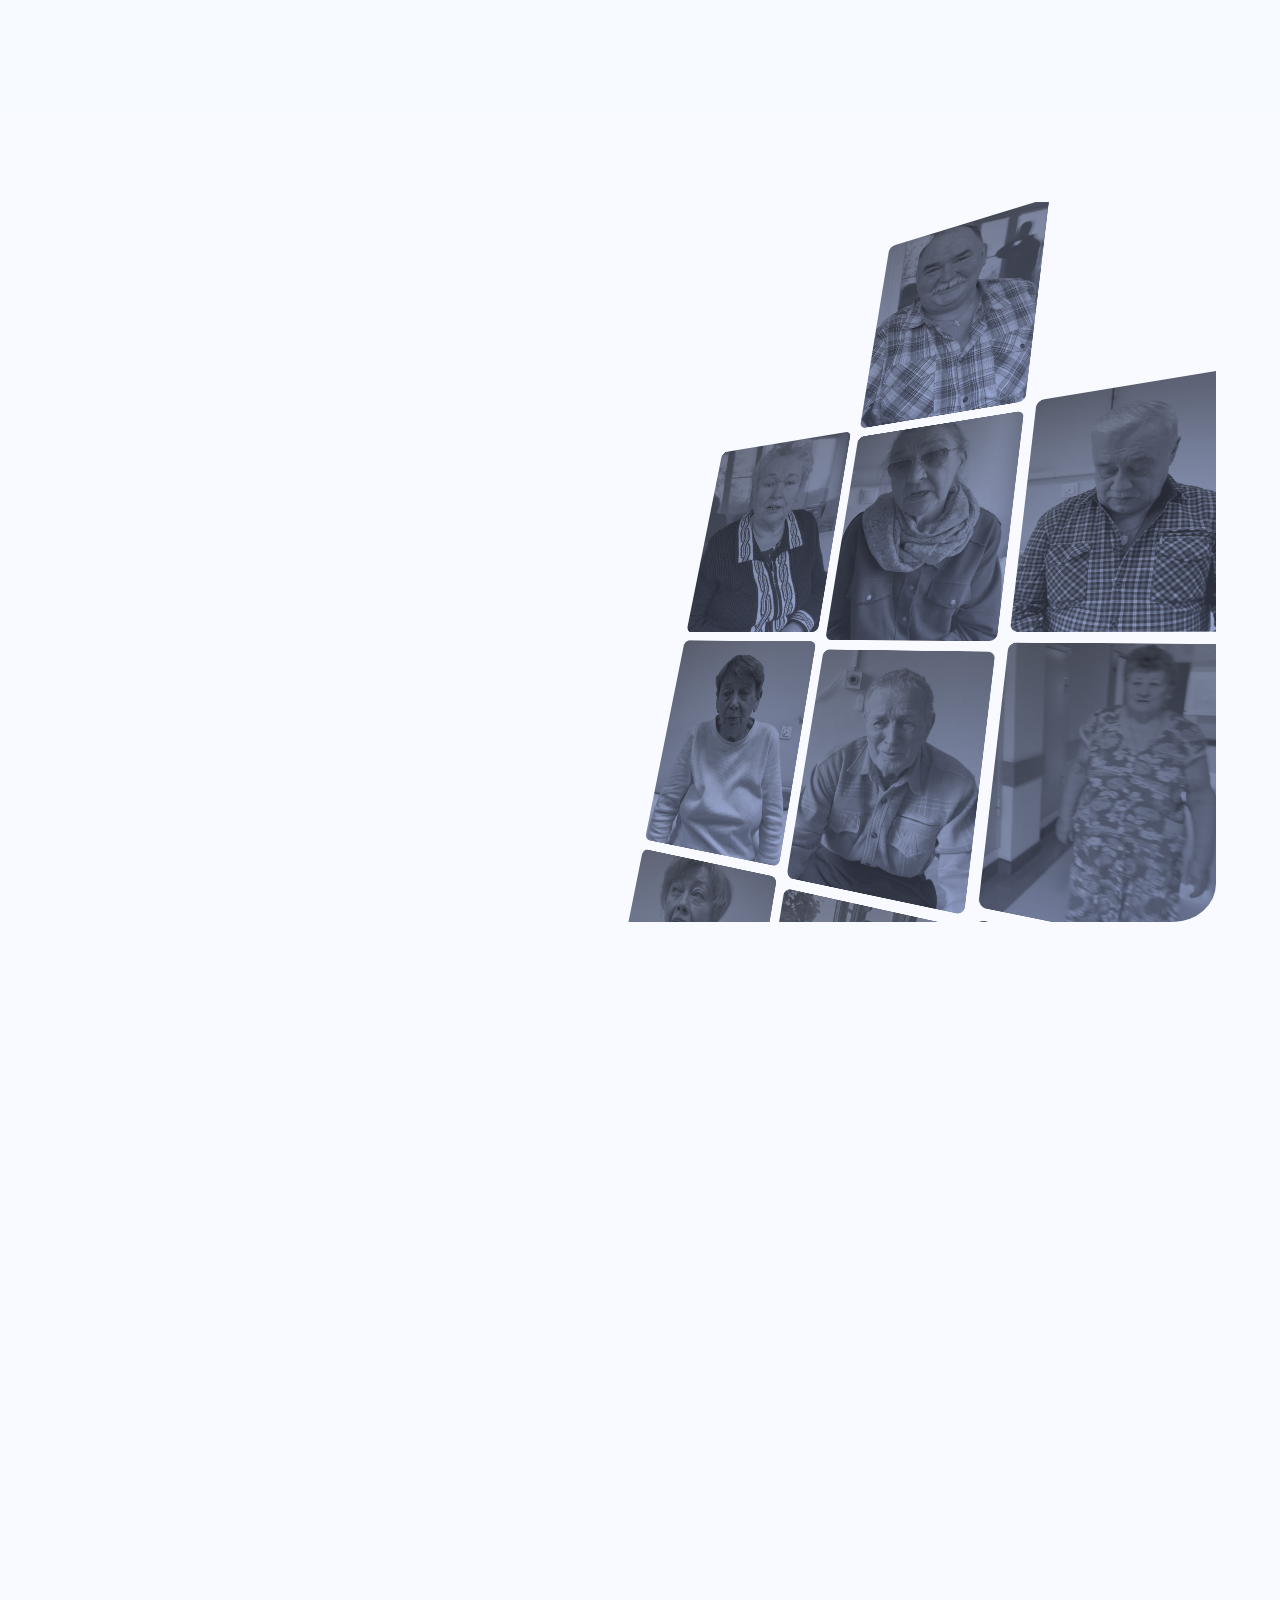
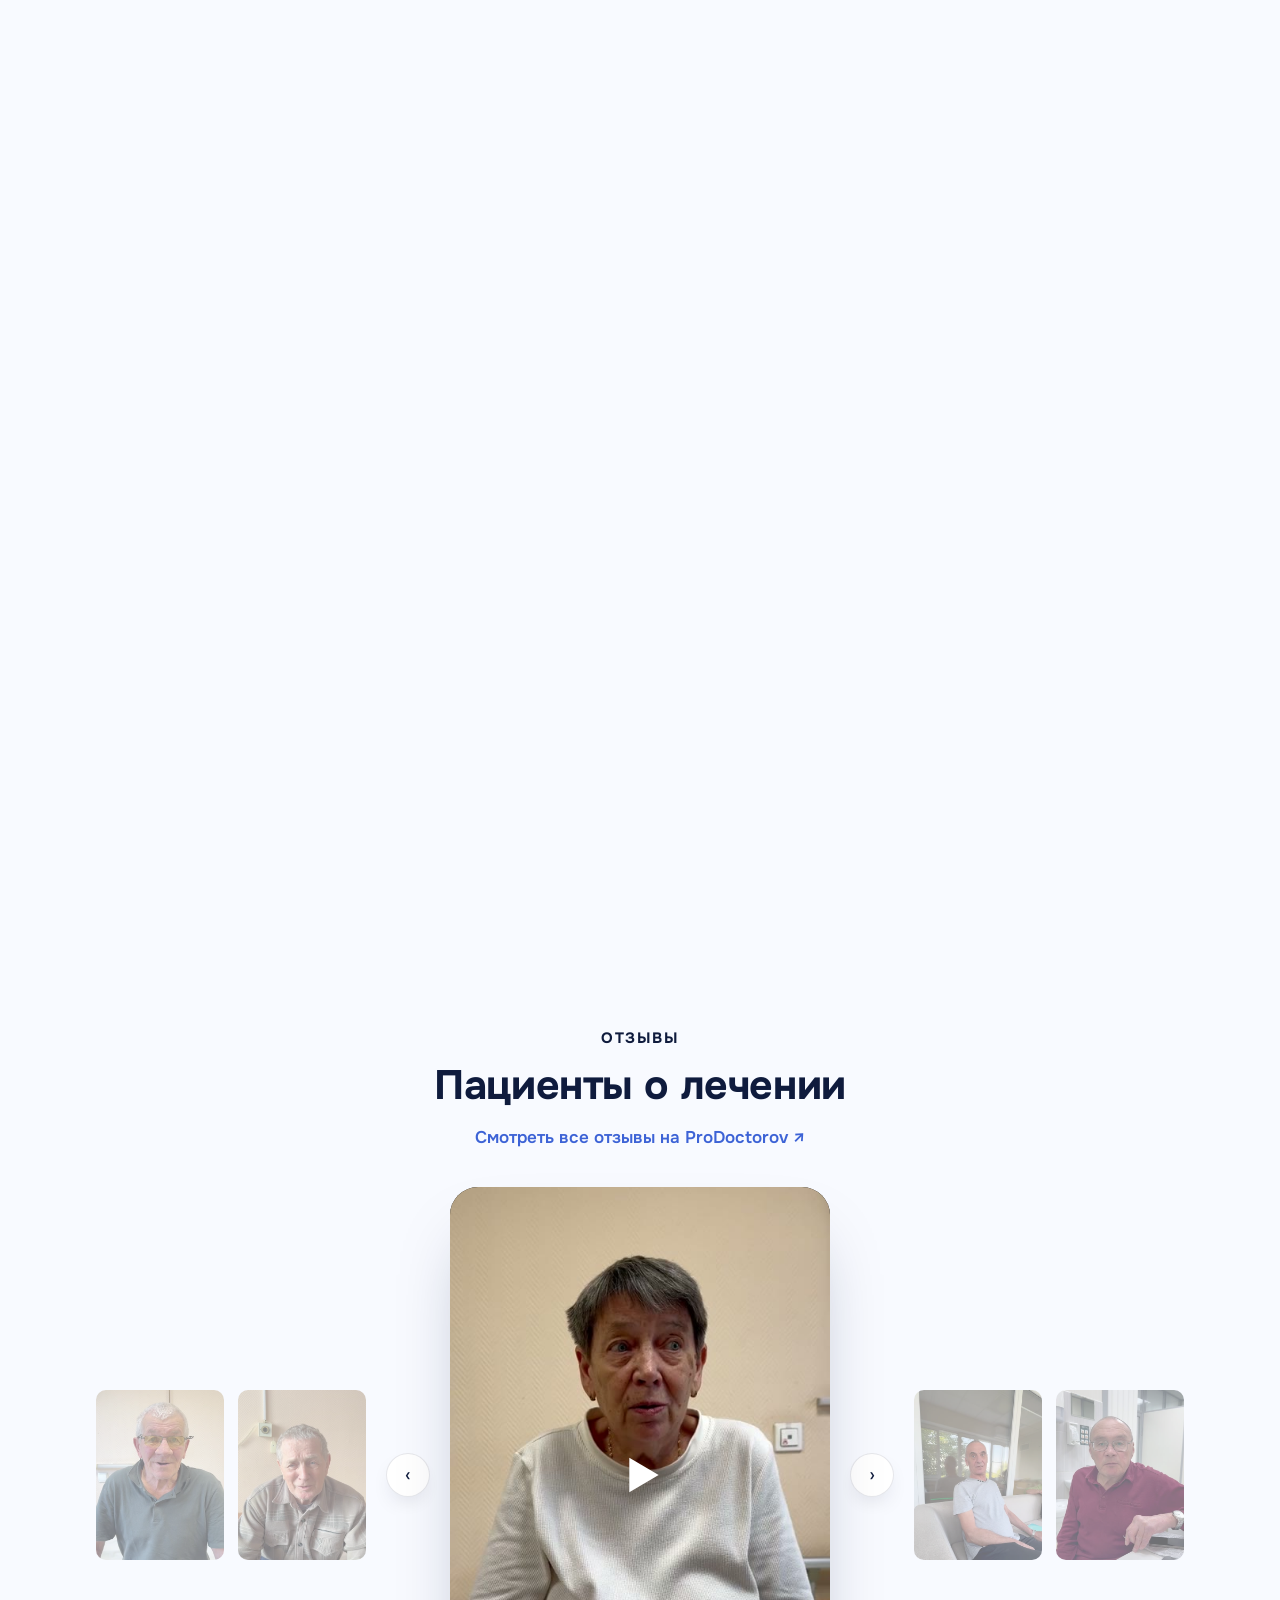
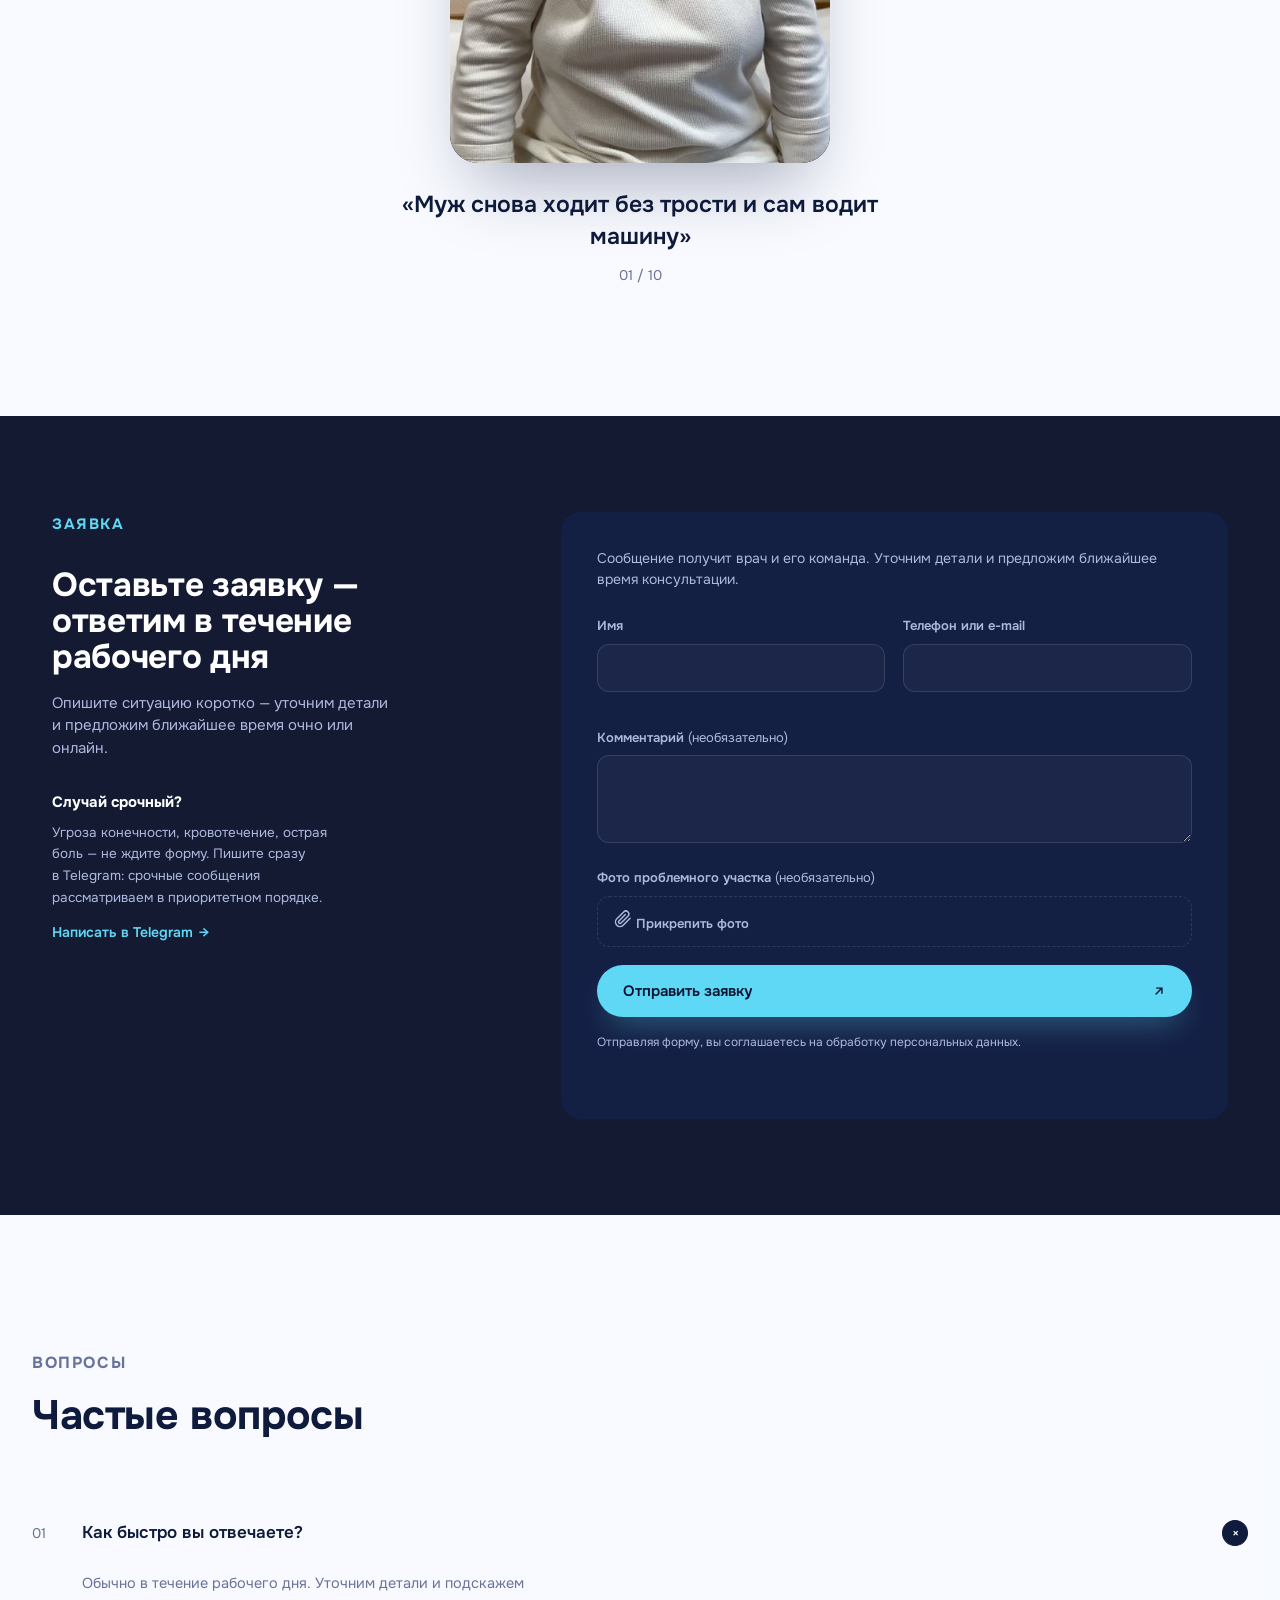
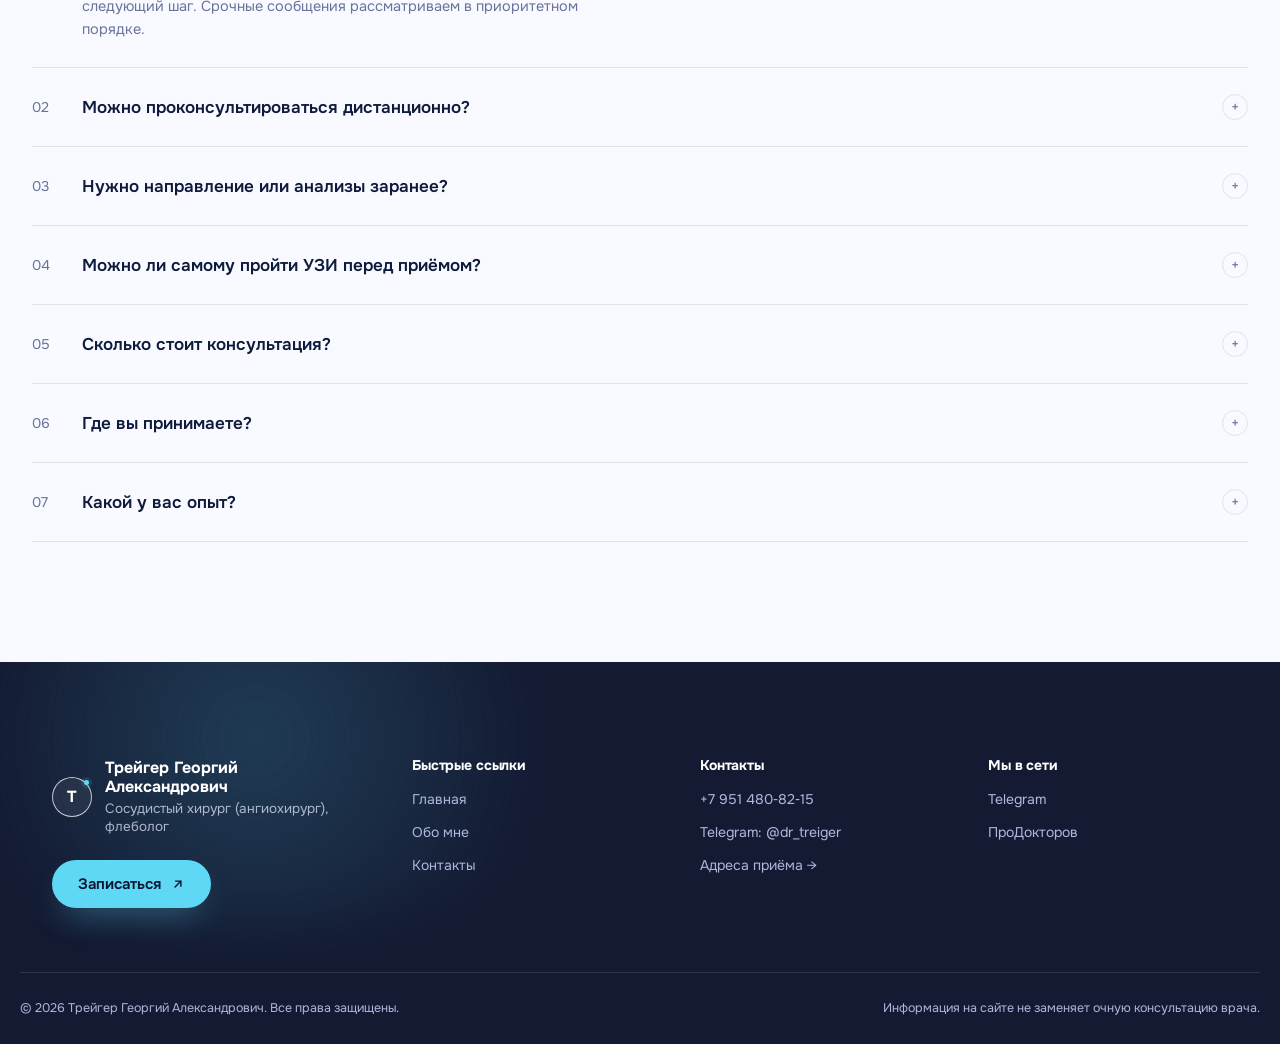
==== commit eaab3914: "Separate mobile footer legal block" ====
--- a/index.html
+++ b/index.html
@@ -504,8 +504,12 @@
   main .quickcontact,main .btn{width:100%;}
   main .btn{justify-content:space-between;min-height:52px;}
   .hero-actions>.quickcontact,.hero-actions>.btn,.hero-actions .quickcontact-toggle{width:100%;}
-  .hero-portrait{height:min(540px,150vw);min-height:0;width:100vw;margin:16px 0 0 calc(50% - 50vw);}
-  .hero-portrait img.hero-portrait-cool{height:min(540px,150vw);width:auto;max-width:100vw;margin-bottom:0;}
+  /* The source PNG has transparent canvas above and below the actual figure.
+     Size and offset the mobile portrait from its measured alpha bounds so the
+     doctor is fully visible and the hero ends at the coat instead of leaving
+     an empty strip under the image. */
+  .hero-portrait{height:min(490px,124.7vw);min-height:0;width:100vw;margin:16px 0 0 calc(50% - 50vw);align-items:flex-start;}
+  .hero-portrait img.hero-portrait-cool{width:min(100vw,430px);height:auto;max-width:none;margin:0;align-self:flex-start;transform:translate3d(var(--mouse-x,0px),calc(var(--mouse-y,0px) - min(64.5px,15vw)),0);}
   .about-frame{width:100%;min-width:0;min-height:0;aspect-ratio:4/5;}
   .about-frame-ring{display:none;}
   .about-photo-track{width:100%;}
@@ -535,6 +539,7 @@
   .booking-panel{padding:24px 20px;}
   .form-row{grid-template-columns:1fr;gap:0;}
   .footer-grid{grid-template-columns:1fr;gap:30px;}
+  .footer-bottom{padding:48px 0 38px;gap:22px;}
 }
 </style>
 </head>
@@ -1224,9 +1229,15 @@
     Was 18 (~234 <img> total across 4 columns for only 13 unique URLs) — cut to 6 (~78 total),
     still several multiples taller than the sticky viewport needs for the parallax travel range. */
   proofCols.forEach((col, i) => {
-    const subset = GALLERY_IMAGES.filter((_, idx) => idx % proofCols.length === i);
-    let repeated = [];
-    for (let r = 0; r < REPEAT_COUNT; r++) repeated = repeated.concat(subset);
+    /* 14 photos do not divide evenly into four columns. The previous
+       filter produced 4/4/3/3 images per pass, so the shorter columns
+       visibly ran out before the end of the mobile scroll scene. Cycle
+       through the gallery instead so every column has the same length. */
+    const cardsPerColumn = Math.ceil(GALLERY_IMAGES.length / proofCols.length) * REPEAT_COUNT;
+    const repeated = Array.from(
+      { length: cardsPerColumn },
+      (_, index) => GALLERY_IMAGES[(i + index * proofCols.length) % GALLERY_IMAGES.length]
+    );
     repeated.forEach((src) => {
       const card = document.createElement('div');
       card.className = 'proof-card';
